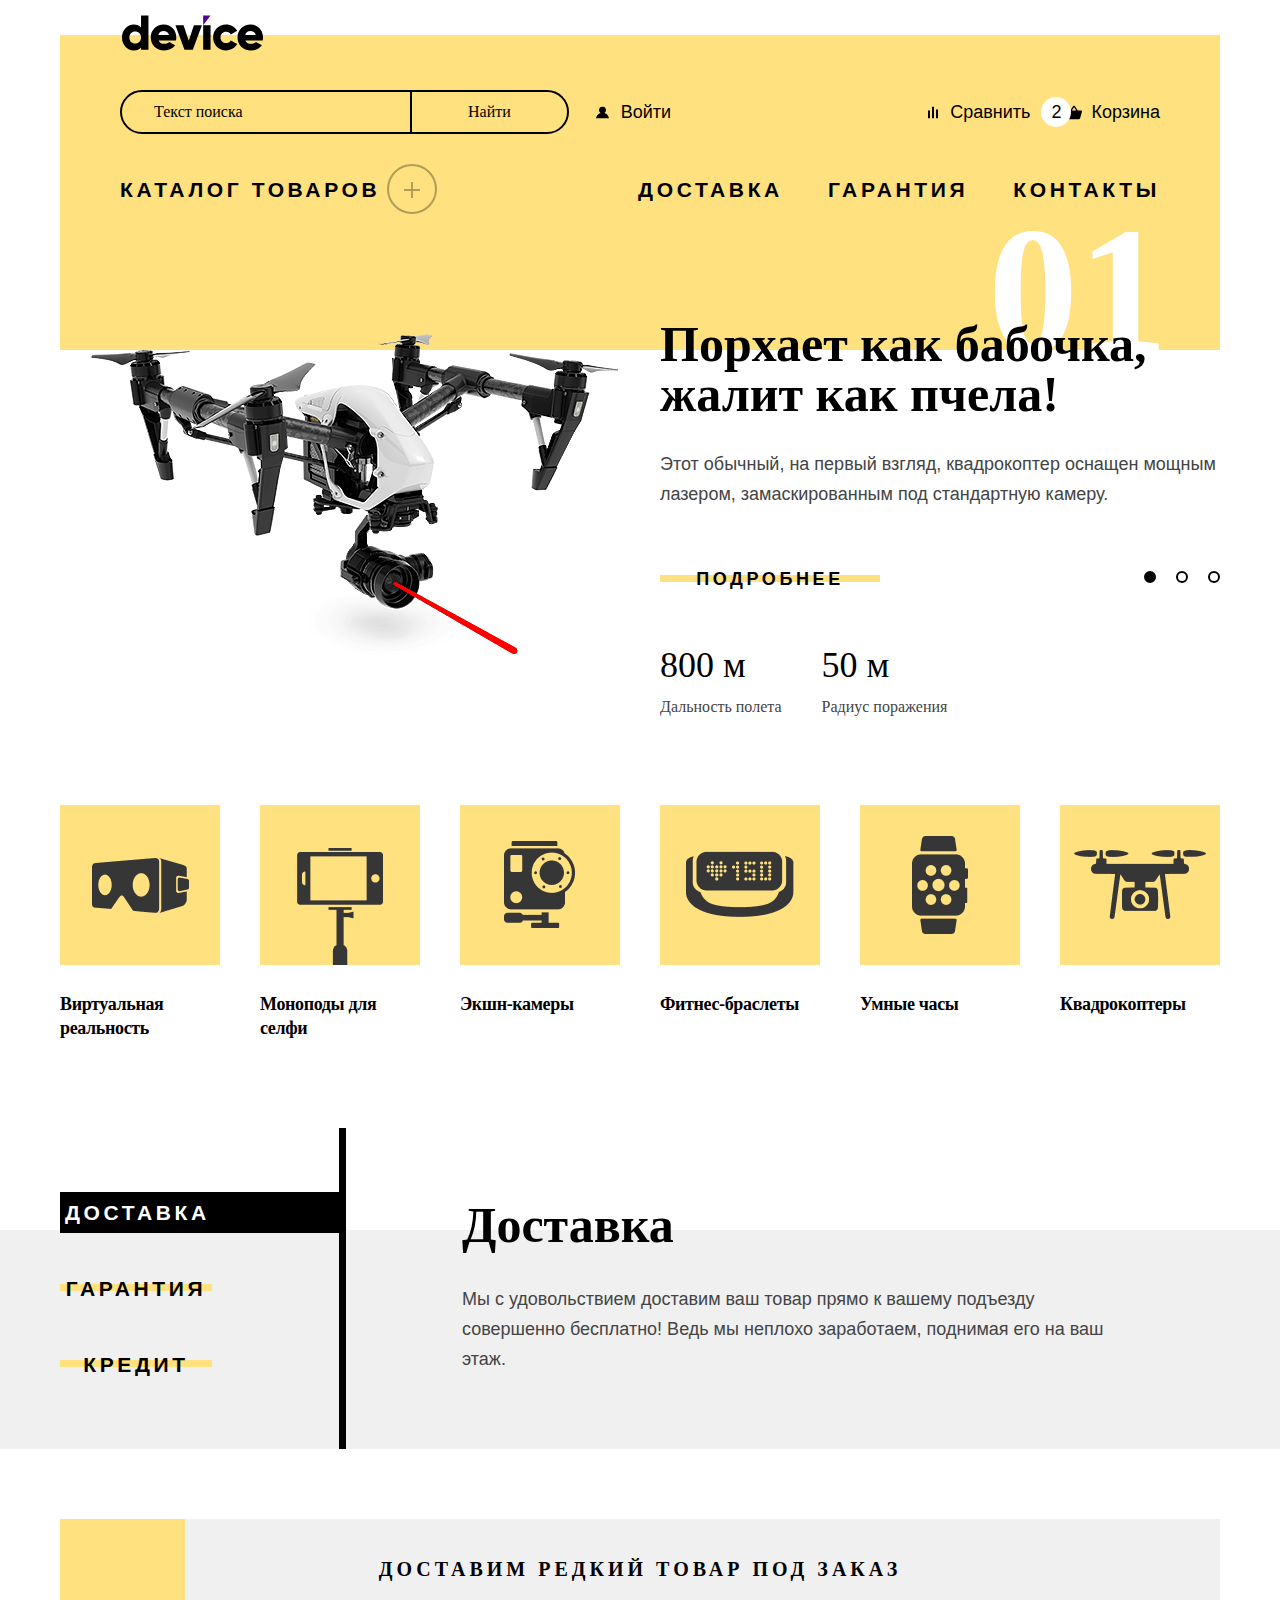
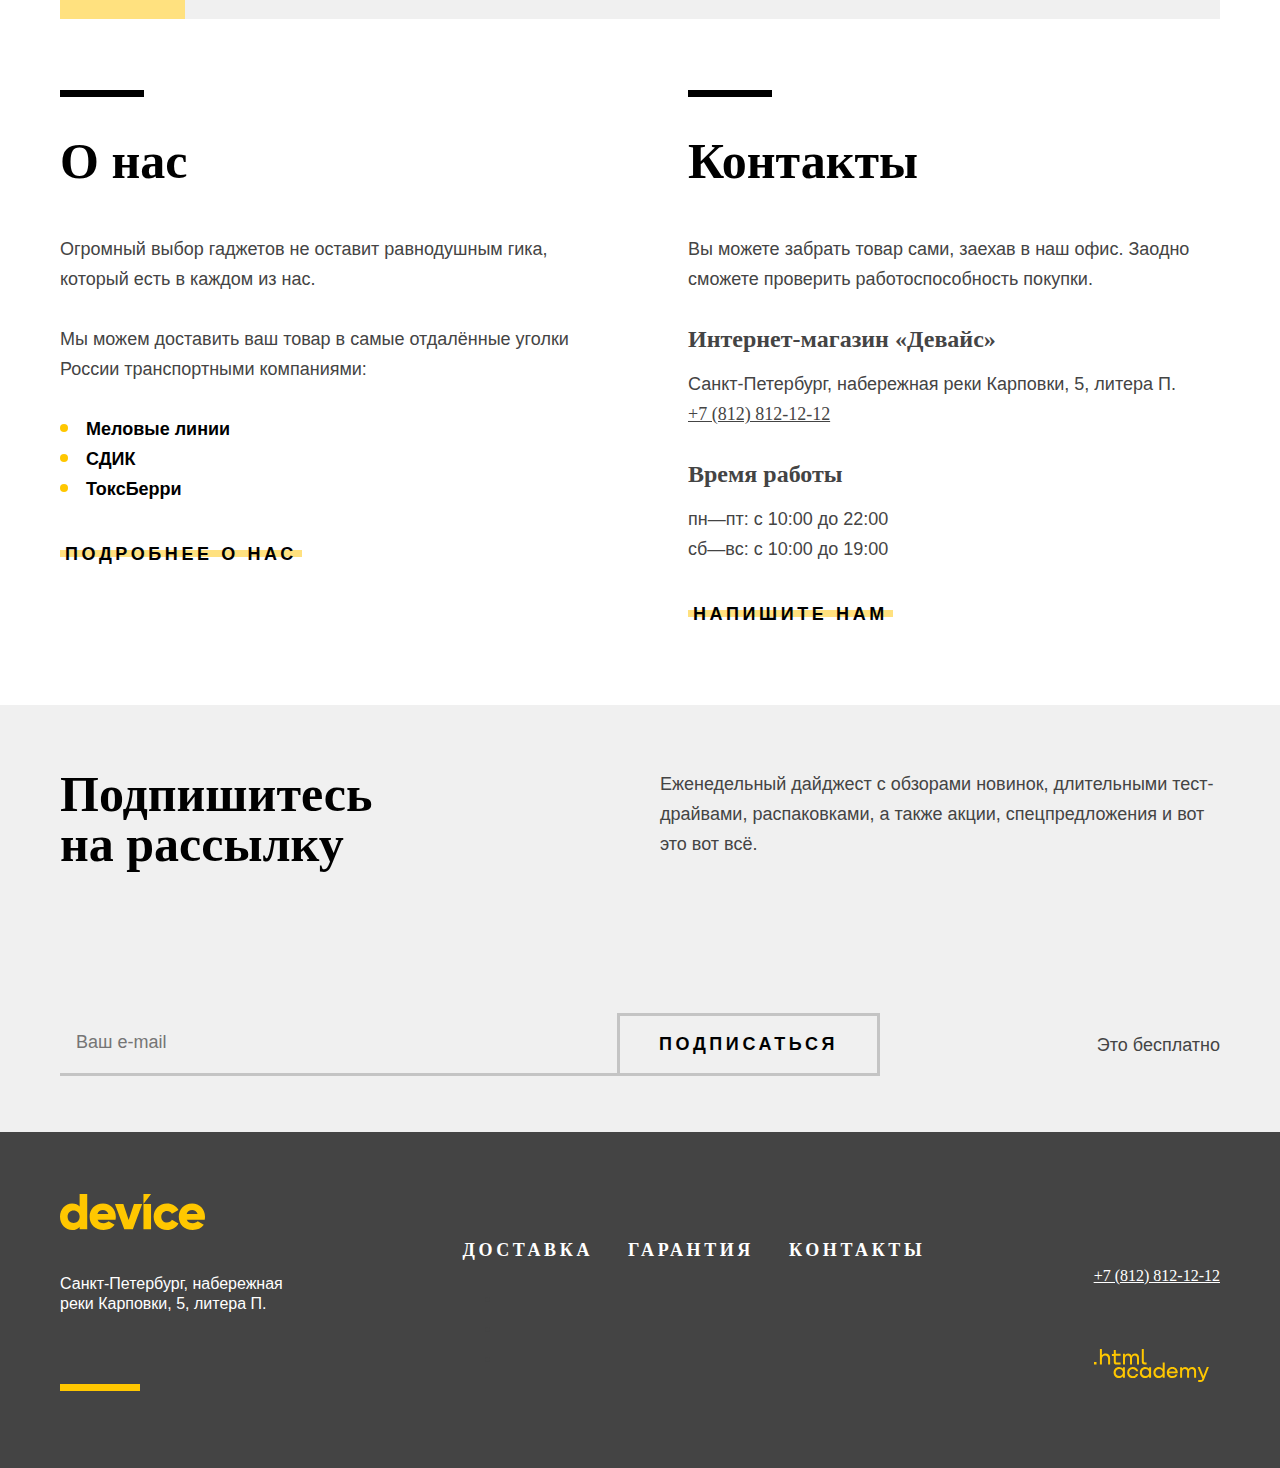
==== index.html @ 27726d49 "Добавляет мелкие декоративные элементы в каталог" ====
<!DOCTYPE html>
<html lang="ru">

  <head>
    <meta charset="utf-8">
    <title>HTML Academy: Девайс</title>
    <link rel="stylesheet" href="styles/styles.css">
  </head>

  <body>
    <header class="page-header container">
      <h1 class="visually-hidden">device</h1>
      <a href="index.html" class="page-header-logo">
        <div class="header-logo-wrapper">
          <img width="145" height="36" src="images/logo-header.svg" alt="Логотип.">
        </div>
      </a>
      <div class="header-top">
        <form class="header-form" action="https://echo.htmlacademy.ru/" method="get">
          <label class="visually-hidden">Поиск</label>
          <input class="header-form-search" type="text" placeholder="Текст поиска">
          <button class="button header-form-button" type="button">Найти</button>
        </form>
        <nav class="navigation">
          <ul class="navigation-list navigation-list-user">
            <li class="navigtion-item">
              <a href="#" class="navigation-link navigation-link-login">Войти</a>
            </li>
            <li class="navigtion-item visually-hidden">
              <button class="button button-exit">Выйти</button>
            </li>
          </ul>
          <ul class="navigation-list">
            <li class="navigtion-item navigtion-item-compare">
              <a href="#" class="navigation-link navigtion-link-compare">Сравнить</a>
            </li>
            <li class="navigtion-item navigtion-item-basket">
              <a href="#" class="navigation-link navigation-link-basket">
                <span class="basket-counter">2</span>
                Корзина</a>
            </li>
          </ul>
        </nav>
      </div>
      <div class="header-catalog-info">
        <h2 class="visually-hidden">Подменю</h2>
        <ul class="header-catalog-list">
          <li class="header-catalog-item">
            <h3 class="header-catalog-title">
              <a class="header-info-link" href="catalog.html">Каталог товаров</a>
            </h3>
          </li>
          <li class="header-catalog-item header-catalog-item-button">
            <a href="#" class="button header-catalog-list-button"></a>
          </li>
        </ul>
        <ul class="header-info-list">
          <li class="header-info-item">
            <a href="#" class="header-info-link header-catalog-title">
              <h3 class="header-catalog-title">Доставка</h3>
            </a>
          </li>
          <li class="header-info-item">
            <a href="#" class="header-info-link header-catalog-title">
              <h3 class="header-catalog-title">Гарантия</h3>
            </a>
          </li>
          <li class="header-info-item">
            <a href="#" class="header-info-link header-catalog-title">
              <h3 class="header-catalog-title">Контакты</h3>
            </a>
          </li>
        </ul>
      </div>
    </header>
    <main class="main-index">
      <div class="container">
        <div class="main-gallery">
          <section class="gallery">
            <h2 class="visually-hidden">Галерея</h2>
            <div class="slider">
              <div class="slider-item-focused">
                <div class="slider-item-wrapper">
                  <img width="560" height="560" src="images/slider/drone.png"
                    alt="Квадракоптер - оснащенный мощным лазером, замаскерованным под камеру.">
                </div>
                <div class="slider-controls">
                  <button class="button" type="button">
                    <span class="visually-hidden">Предыдущее фото</span>
                  </button>
                  <button class="button" type="button">
                    <span class="visually-hidden">Следующее фото</span>
                  </button>
                </div>
              </div>
              <div class="slider-item">
                <div class="slider-item-wrapper">
                  <img width="560" height="560" src="images/slider/bracelet.png" alt="Фитнес-браслет.">
                </div>
              </div>
              <div class="slider-item">
                <div class="slider-item-wrapper">
                  <img width="560" height="560" src="images/slider/selfie.png" alt="Длинная селфи-палка.">
                </div>
              </div>
            </div>
          </section>
          <section class="gallery-content">
            <h2 class="visually-hidden">Описание товара</h2>
            <section class="gallery-discription gallery-discription-active">
              <h2 class="visually-hidden">Квадракоптер</h2>
              <strong class="gallery-discription-title">Порхает как бабочка,
                жалит как пчела!</strong>
              <p class="gallery-discription-content">Этот обычный, на первый взгляд, квадрокоптер оснащен мощным
                лазером, замаскированным под стандартную камеру.
              </p>
              <a href="#" class="button regular-button">Подробнее</a>
              <div class="gallery-feature">
                <div class="gallery-feature-item">
                  <ul class="gallery-feature-list">
                    <li class="gallery-feature-value">
                      <p>800 м</p>
                    </li>
                    <li class="gallery-feature-text">
                      <p>Дальность полета</p>
                    </li>
                  </ul>
                </div>
                <div class="gallery-feature-item">
                  <ul class="gallery-feature-list">
                    <li class="gallery-feature-value">
                      <p>50 м</p>
                    </li>
                    <li class="gallery-feature-text">
                      <p>Радиус поражения</p>
                    </li>
                  </ul>
                </div>
              </div>
            </section>
            <section class="gallery-discription">
              <h2 class="visually-hidden">Квадракоптер</h2>
              <strong class="gallery-discription-title">Порхает как бабочка,
                жалит как пчела!</strong>
              <p class="gallery-discription-content">Этот обычный, на первый взгляд, квадрокоптер оснащен мощным
                лазером, замаскированным под стандартную камеру.
              </p>
              <a href="#" class="button regular-button">Подробнее</a>
              <div class="gallery-feature">
                <div class="gallery-feature-item">
                  <ul class="gallery-feature-list">
                    <li class="gallery-feature-value"></li>
                    <li class="gallery-feature"></li>
                  </ul>
                </div>
                <div class="gallery-feature-item">
                  <ul class="gallery-feature-list">
                    <li class="gallery-feature-value"></li>
                    <li class="gallery-feature"></li>
                  </ul>
                </div>
              </div>
            </section>
            <section class="gallery-discription">
              <h2 class="visually-hidden">Квадракоптер</h2>
              <strong class="gallery-discription-title">Порхает как бабочка,
                жалит как пчела!</strong>
              <p class="gallery-discription-content">Этот обычный, на первый взгляд, квадрокоптер оснащен мощным
                лазером, замаскированным под стандартную камеру.
              </p>
              <a href="#" class="button regular-button">Подробнее</a>
              <div class="gallery-feature">
                <div class="gallery-feature-item">
                  <ul class="gallery-feature-list">
                    <li class="gallery-feature-value"></li>
                    <li class="gallery-feature"></li>
                  </ul>
                </div>
                <div class="gallery-feature-item">
                  <ul class="gallery-feature-list">
                    <li class="gallery-feature-value"></li>
                    <li class="gallery-feature"></li>
                  </ul>
                </div>
              </div>
            </section>
          </section>
          <span class="gallery-counter">01</span>
          <div class="slider-paginator">
            <ol class="slider-paginator-list">
              <li class="slider-paginator-item">
                <button class="slider-paginator-button slider-paginator-button-active" type="button">
                  <span class="visually-hidden">1 фото</span>
                </button>
              </li>
              <li class="slider-paginator-item">
                <button class="slider-paginator-button" type="button">
                  <span class="visually-hidden">2 фото</span>
                </button>
              </li>
              <li class="slider-paginator-item">
                <button class="slider-paginator-button" type="button">
                  <span class="visually-hidden">3 фото</span>
                </button>
              </li>
            </ol>
          </div>
        </div>
        <section class="categories">
          <h2 class="visually-hidden">Категории товаров</h2>
          <ul class="categories-list">
            <li class="categories-item">
              <a href="#" class="categories-link">
                <div class="ctegories-image-wrapper">
                  <img class="ctegories-image" width="160" height="160" src="images/category/vr.png"
                    alt="Виртуальная реальность.">
                  <h3 class="categories-title">Виртуальная реальность</h3>
                </div>
              </a>
            </li>
            <li class="categories-item">
              <a href="#" class="categories-link">
                <div class="ctegories-image-wrapper">
                  <img class="ctegories-image" width="160" height="160" src="images/category/selfi.png"
                    alt="Моноподы для селфи.">
                  <h3 class="categories-title">Моноподы для селфи</h3>
                </div>
              </a>
            </li>
            <li class="categories-item">
              <a href="#" class="categories-link">
                <div class="ctegories-image-wrapper">
                  <img class="ctegories-image" width="160" height="160" src="images/category/action-camera.png"
                    alt="Экшн-камеры.">
                  <h3 class="categories-title">Экшн-камеры</h3>
                </div>
              </a>
            </li>
            <li class="categories-item">
              <a href="#" class="categories-link">
                <div class="ctegories-image-wrapper">
                  <img class="ctegories-image" width="160" height="160" src="images/category/fitness-bracelets.png"
                    alt="Фитнес-браслеты.">
                  <h3 class="categories-title">Фитнес-браслеты</h3>
                </div>
              </a>
            </li>
            <li class="categories-item">
              <a href="#" class="categories-link">
                <div class="ctegories-image-wrapper">
                  <img class="ctegories-image" width="160" height="160" src="images/category/smart-watch.png"
                    alt="Умные часы.">
                  <h3 class="categories-title">Умные часы</h3>
                </div>
              </a>
            </li>
            <li class="categories-item">
              <a href="" class="categories-link">
                <div class="ctegories-image-wrapper">
                  <img class="ctegories-image" width="160" height="160" src="images/category/dron.png"
                    alt="Квадрокоптеры.">
                  <h3 class="categories-title">Квадрокоптеры</h3>
                </div>
              </a>
            </li>
          </ul>
        </section>
      </div>
      <section class="info">
        <h2 class="visually-hidden">Информация</h2>
        <div class="container">
          <ul class="info-list">
            <li class="info-item">
              <a href="#" class="info-link-active button regular-button">
                <h3 class="info-title">Доставка</h3>
              </a>
            </li>
            <li class="info-item">
              <a href="#" class=" button regular-button">
                <h3 class="info-title">Гарантия</h3>
              </a>
            </li>
            <li class="info-item">
              <a href="#" class="button regular-button">
                <h3 class="info-title">Кредит</h3>
              </a>
            </li>
          </ul>
          <div class="info-discription info-discription-active">
            <h2 class="info-discription-title">Доставка</h2>
            <p class="info-discription-text">Мы с удовольствием доставим ваш товар прямо
              к вашему подъезду совершенно бесплатно! Ведь
              мы неплохо заработаем, поднимая его на ваш этаж.</p>
          </div>
          <div class="info-discription">
            <h2 class="info-discription-title">Гарантия</h2>
            <p class="info-discription-text">Если из-за возгорания купленного у нас товара у вас
              сгорит дом — не переживайте, мы выдадим вам новый.
              Товар, не дом, конечно же.</p>
          </div>
          <div class="info-discription">
            <h2 class="info-discription-title">Кредит</h2>
            <p class="info-discription-text">Залезть в долговую яму стало проще! Кредитные консультанты подберут для вас
              наиболее выгодные условия кредита. Выгодные для банка, разумеется.</p>
          </div>
        </div>
      </section>
      <div class="container">
        <section class="delivery">
          <h2 class="visually-hidden">Доставка</h2>
          <button class="button delivery-button" type="button">Доставим редкий товар под заказ</button>
        </section>
        <section class="about-us-contacts">
          <h2 class="visually-hidden">О нас, Контакты</h2>
          <section class="about-us">
            <h2 class="about-us-contacts-title">О нас</h2>
            <p class="about-us-text-content">Огромный выбор гаджетов не оставит равнодушным гика, который есть в каждом
              из нас.
            </p>
            <p class="about-us-text-content">Мы можем доставить ваш товар в самые отдалённые уголки России транспортными
              компаниями:</p>
            <ul class="delivery-methods-list">
              <li class="delivery-methods-item">
                <b class="delivery-methods-text">Меловые линии</b>
              </li>
              <li class="delivery-methods-item">
                <b class="delivery-methods-text">СДИК</b>
              </li>
              <li class="delivery-methods-item">
                <b class="delivery-methods-text">ТоксБерри</b>
              </li>
            </ul>
            <a href="#" class="button regular-button">Подробнее о нас</a>
          </section>
          <section class="contacts">
            <h2 class="about-us-contacts-title">Контакты</h2>
            <p class="contacts-text-content">Вы можете забрать товар сами, заехав в наш офис.
              Заодно сможете проверить работоспособность покупки.</p>
            <h3 class="contacts-title">Интернет-магазин «Девайс»</h3>
            <p class="contacts-adress">Санкт-Петербург, набережная реки Карповки, 5, литера П.</p>
            <a class="contacts-phone" href="tel:+7(812)812-12-12">+7 (812) 812-12-12</a>
            <div class="working-time">
              <h3 class="contacts-title">Время работы</h3>
              <p class="work-time-text">пн—пт: с 10:00 до 22:00</p>
              <p class="work-time-text">сб—вс: с 10:00 до 19:00</p>
            </div>
            <a class="button regular-button" href="#">Напишите нам</a>
          </section>
        </section>
      </div>
      <section class="newsletter">
        <h2 class="visually-hidden">Email рассылка</h2>
        <div class="container newsletter-content">
          <div class="newsletter-discription">
            <label class="newsletter-title" for="newsletter-email">Подпишитесь
              на рассылку</label>
            <p class="newsletter-text">Еженедельный дайджест с обзорами новинок,
              длительными тест-драйвами, распаковками, а также акции, спецпредложения и вот это вот всё.</p>
          </div>
          <form class="newsletter-form" action="https://echo.htmlacademy.ru/" method="post">
            <input type="email" class="field newsletter-field" id="newsletter-email" placeholder="Ваш e-mail">
            <button class="button subscribe" type="submit">Подписаться</button>
            <p class="newsletter-form-text">Это бесплатно</p>
          </form>

        </div>
      </section>
    </main>

    <footer class="page-footer">
      <div class="container footer-box">
        <section class="footer-adress">
          <h2 class="visually-hidden">Адрес</h2>
          <a href="index.html" class="logo-footer">
            <div class="footer-logo-wrapper">
              <img width="145" height="36" src="images/logo-footer.svg" alt="Логотип.">
            </div>
          </a>
          <p class="footer-adress-text">Санкт-Петербург, набережная реки Карповки, 5, литера П.</p>
        </section>
        <section class="info-social">
          <h2 class="visually-hidden">Иноформация и социальные сети</h2>
          <ul class="information-list">
            <li class="information-item">
              <a href="#" class="information-link">Доставка</a>
            </li>
            <li class="information-item">
              <a href="#" class="information-link">Гарантия</a>
            </li>
            <li class="information-item">
              <a href="#" class="information-link">Контакты</a>
            </li>
          </ul>
          <ul class="social-list">
            <li class="social-item">
              <a href="https://t.me/htmlacademy" class="social-link">
                <span class="visually-hidden">Телеграмм</span>
              </a>
            </li>
            <li class="social-item">
              <a href="https://www.youtube.com/user/htmlacademyru" class="social-link">
                <span class="visually-hidden">Youtube</span>
              </a>
            </li>
            <li class="social-item">
              <a href="https://twitter.com/htmlacademy_ru" class="social-link">
                <span class="visually-hidden">Twitter</span>
              </a>
            </li>
          </ul>
        </section>
        <section class="footer-telephone">
          <h2 class="visually-hidden">Контактный номер</h2>
          <a class="contacts-phone footer-phone" href="tel:+7(812)812-12-12">+7 (812) 812-12-12</a>
          <a href="https://htmlacademy.ru/" class="copyright-link">
            <div class="copyright-wrapper">
              <img width="115" height="33" src="images/htmlacademy-logo.svg" alt="Логотип html Academy.">
            </div>
          </a>
        </section>
      </div>
    </footer>
  </body>

</html>
---- styles/styles.css ----
@font-face {
  font-family: "Rubik";
  font-style: normal;
  font-weight: 400;
  src: url("../fonts/rubik/rubik-400.woff2") format("woff2");
  font-display: swap;
}

@font-face {
  font-family: "Rubik";
  font-style: normal;
  font-weight: 700;
  src: url("../fonts/rubik/rubik-700.woff2") format("woff2");

}

@font-face {
  font-family: "Raleway";
  font-style: normal;
  font-weight: 800;
  src: url("../fonts/raleway/raleway-800.woff2") format("woff2");
}

*,
*::before,
*::after {
  -webkit-box-sizing: border-box;
  box-sizing: border-box;
}

html {
  height: 100%;
}

body {
  display: flex;
  margin: 0;
  flex-direction: column;
  font-family: "Rubik", Arial, Helvetica, sans-serif;
  font-weight: 400;
  font-size: 18px;
  line-height: 30px;
  color: #444444;
}

.visually-hidden {
  position: absolute;
  width: 1px;
  height: 1px;
  margin: -1px;
  padding: 0;
  border: 0;
  clip: rect(0 0 0 0);
  overflow: hidden;
}

.container {
  width: 1160px;
  margin: 0 auto;
}

.button {
  display: block;
  font-family: "Raleway", Arial, Helvetica, sans-serif;
  font-style: normal;
  font-weight: 800;
  font-size: 18px;
  line-height: 21px;
  text-align: center;
  letter-spacing: 0.2em;
  text-transform: uppercase;
  text-decoration: none;
  cursor: pointer;
  border: none;
  color: #000000;
  margin: 0;
  padding: 0;
  background-color: transparent;
}

.header-form-button {
  font-family: "Rubik";
  font-style: normal;
  font-weight: 400;
  font-size: 16px;
  line-height: 20px;
  text-align: center;
  text-transform: none;
  border-radius: 0 50px 50px 0;
  border: 2px solid #000000;
  margin-left: -2px;
  padding: 10px 56px;
  letter-spacing: normal;
}

.button-exit {
  font-family: "Rubik";
  font-style: normal;
  font-weight: 400;
  font-size: 18px;
  line-height: 30px;
  color: inherit;
  opacity: 0.3;
  text-transform: none;
  letter-spacing: 0;
}

.header-catalog-list-button {
  position: relative;
  width: 50px;
  height: 50px;
  border-radius: 50%;
  border: 2px solid #000000;
  opacity: 0.3;
}

.header-catalog-list-button::after {
  content: "";
  position: absolute;
  top: 24px;
  transform: translateY(-50%);
  left: 22px;
  width: 2px;
  height: 16px;
  background-color: #000000;
}

.header-catalog-list-button::before {
  content: "";
  position: absolute;
  top: 23px;
  left: 23px;
  transform: translateX(-50%);
  width: 16px;
  height: 2px;
  background-color: #000000;
}

.regular-button {
  padding: 10px 5px;
  align-self: self-start;
  background: linear-gradient(to bottom, transparent 16px, #ffe17f 15px, #ffe17f 23px, transparent 23px);
}

.slider-paginator-button {
  background-color: #ffffff;
  border: 2px solid #000000;
  border-radius: 50%;
  padding: 0;
  width: 12px;
  height: 12px;
  cursor: pointer;
}

.slider-paginator-button-active {
  background-color: #000000;
}

.info-link-active {}

.delivery-button {
  font-family: "Raleway";
  font-style: normal;
  font-weight: 800;
  font-size: 20px;
  line-height: 20px;
  text-align: center;
  letter-spacing: 0.2em;
  text-transform: uppercase;
  width: 910px;
  padding: 40px 0;
  margin: 0 auto;
  background-color: #f0f0f0;
}

.delivery-button::before {
  content: "";
  position: absolute;
  top: 0;
  left: 0;
  width: 125px;
  height: 100px;
  background-color: #ffe17f;
}

.delivery-button::after {
  content: "";
  position: absolute;
  top: 0;
  right: 0;
  width: 125px;
  height: 100px;
  background-color: #f0f0f0;
}

.subscribe {
  padding: 18px 39px;
  border: 3px solid #c4c4c4;
}

.range-toggle {
  position: absolute;
  width: 18px;
  height: 18px;
  background-color: #ebebeb;
  border: 2px solid #000000;
  padding: 0;
  border-radius: 50%;
  top: 1px;
  transform: translateY(-50%);
  cursor: pointer;
}

.toggle-min {}

.toggle-max {
  left: 120px;
}

.control-input[type="checkbox"]:checked + .control-mark {
  background-image: url("../images/icon/checked.png");
  background-repeat: no-repeat;
  background-position: 3px;
}

.control-input[type="radio"]:checked + .control-mark::after {
  content: "";
  position: absolute;
  width: 8px;
  height: 8px;
  background-color: #000000;
  border-radius: 50%;
  top: 4px;
  left: 4px;
}

.product-card .button {
  display: none;
  position: absolute;
  top: 42%;
  left: 50%;
  transform: translateX(-50%);
}

.sort-button {
  position: relative;
  width: 30px;
  height: 30px;
}

.sort-button::after {
  content: "";
  position: absolute;
  border: 5px solid transparent;
  opacity: 0.2;
}

.sort-button-up::after {
  border-bottom: 10px solid #000000;
  top: 25%;
  left: 25%;
}

.sort-button-down::after {
  border-top: 10px solid #000000;
  top: 25%;
  left: 25%;
}

.show-more-button {
  width: 760px;
  padding: 18px;
  border: 3px solid #e5e5e5;
  font-size: 16px;
  line-height: 19px;
  margin: 0 auto;
  margin-bottom: 44px;
}

.page-header {
  display: flex;
  flex-direction: column;
  padding: 15px 60px 22px;
  background: linear-gradient(to bottom, #ffffff 35px, #ffe17f 35px);
}

.page-header-catalog {
  margin-bottom: 35px;
}

.page-header-logo {
  margin-bottom: 30px;
}

.header-logo-wrapper {}

.header-top {
  display: flex;
  margin-bottom: 30px;
}

.header-form {
  display: flex;
  margin-right: 26px;
}

.header-form-search {
  border-radius: 50px 0 0 50px;
  border: 2px solid #000000;
  font-family: "Rubik";
  font-style: normal;
  font-weight: 400;
  font-size: 16px;
  line-height: 20px;
  padding: 10px 0;
  padding-right: 56px;
  padding-left: 32px;
  background-color: transparent;
}

.header-form-search::placeholder {
  font-family: "Rubik";
  font-style: normal;
  font-weight: 400;
  font-size: 16px;
  line-height: 20px;
  color: inherit;
}

.navigation {
  display: flex;
  width: 100%;
  align-items: center;
}

.navigation-list {
  display: flex;
  font-family: "Rubik", Arial, Helvetica, sans-serif;
  font-style: normal;
  font-weight: 400;
  font-size: 18px;
  line-height: 30px;
  color: #000000;
  list-style: none;
  margin: 0;
  padding: 0;
}

.navigation-list-user {
  display: flex;
  margin-right: auto;
}

.navigation-list .navigtion-item:not(:last-child) {
  margin-right: 36px;
}

.navigation-list-user .navigtion-item:not(:last-child) {
  margin-right: 26px;
}

.navigtion-item {
  position: relative;
}

.navigation-link {
  text-decoration: none;
  color: inherit;
}

.navigation-link-login {
  padding-left: 26px;
  background-image: url("../images/icon/login.svg");
  background-repeat: no-repeat;
  background-position: left;
}

.navigtion-link-compare {
  padding-left: 22px;
  background-image: url("../images/icon/compare.svg");
  background-repeat: no-repeat;
  background-position: left;
}

.navigation-link-basket {
  padding-left: 25px;
  background-image: url("../images/icon/basked.svg");
  background-repeat: no-repeat;
  background-position: left;
}

.basket-counter {
  position: absolute;
  left: -25px;
  padding: 0 10px;
  background-color: white;
  border-radius: 50%;
}

.header-catalog-info {
  display: flex;
}

.header-catalog-list,
.header-info-list {
  display: flex;
  flex-wrap: wrap;
  align-items: center;
  margin: 0;
  padding: 0;
  list-style: none;
  font-family: "Raleway", Arial, Helvetica, sans-serif;
  font-style: normal;
  font-weight: 800;
  font-size: 18px;
  line-height: 21px;
  letter-spacing: 0.2em;
  text-transform: uppercase;
  color: #000000;
}

.header-catalog-list {
  margin-right: auto;
}

.header-catalog-item:not(:last-child) {
  margin-right: 7px;
}

.header-catalog-title {
  margin: 0;
}

.header-info-item:not(:last-child) {
  margin-right: 45px;
}

.header-info-link {
  text-decoration: none;
  color: inherit;
}

.main-index {}

.main-gallery {
  display: flex;
  align-items: center;
  position: relative;
  background: linear-gradient(to bottom, #ffe17f 114px, #ffffff 114px);
}

.gallery {}

.slider {
  margin-right: 40px;
}

.slider-item-focused {}

.slider-item {
  display: none;
}

.slider-item-wrapper {}

.slider-controls {}

.gallery-content {
  z-index: 1;
}

.gallery-counter {
  position: absolute;
  font-family: "Rubik";
  font-style: normal;
  font-weight: 700;
  font-size: 180px;
  line-height: 30px;
  color: #ffffff;
  right: 52px;
  top: 40px;
}

.gallery-discription {
  display: none;
}

.gallery-discription-active {
  display: flex;
  flex-direction: column;
}

.gallery-discription-active .regular-button {
  margin-bottom: 50px;
  min-width: 220px;
}

.gallery-discription-title {
  font-family: "Raleway";
  font-style: normal;
  font-weight: 800;
  font-size: 50px;
  line-height: 50px;
  color: #000000;
  width: 545px;
  margin-bottom: 30px;
}

.gallery-discription-content {
  margin: 0;
  margin-bottom: 50px;
}

.gallery-feature {
  display: flex;
  flex-wrap: wrap;
}

.gallery-feature-item:not(:last-child) {
  margin-right: 40px;
}

.gallery-feature-list {
  margin: 0;
  padding: 0;
  list-style: none;
  font-family: "Rubik";
  font-style: normal;
  font-weight: 400;
  font-size: 16px;
  line-height: 30px;
}

.gallery-feature-value p {
  margin: 0;
  font-size: 36px;
  margin-bottom: 12px;
  color: #000000;
}

.gallery-feature-text p {
  margin: 0;
}

.slider-paginator {
  position: absolute;
  right: 0;
  top: 57%;
  z-index: 1;
}

.slider-paginator-list {
  display: flex;
  flex-wrap: wrap;
  list-style: none;
  padding: 0;
  margin: 0;
  width: 76px;
  justify-content: space-between;
}

.slider-paginator-item {}

.categories {
  margin-bottom: 70px;
}

.categories-list {
  display: grid;
  grid-template-columns: repeat(6, 160px);
  gap: 20px 40px;
  flex-wrap: wrap;
  list-style: none;
  margin: 0;
  padding: 0;
}

.categories-item {}

.categories-link {
  text-decoration: none;
}

.ctegories-image-wrapper {}

.ctegories-image {
  background-color: #ffe17f;
}

.categories-title {
  font-family: "Raleway";
  font-style: normal;
  font-weight: 800;
  font-size: 18px;
  line-height: 24px;
  letter-spacing: -0.02em;
  text-align: left;
  color: #000000;
}

.info {
  background: linear-gradient(to bottom, #ffffff 102px, #f0f0f0 102px);
  margin-bottom: 70px;
}

.info .container {
  display: flex;
}

.info-list {
  display: flex;
  flex-wrap: wrap;
  position: relative;
  margin: 0;
  padding: 0;
  list-style: none;
  padding: 64px 0;
  width: 286px;
  border-right: 7px solid #000000;
}

.info-item {
  position: relative;
}

.info-item:not(:last-child) {
  margin-bottom: 35px;
}

.info-item a {
  min-width: 152px;
}

.info-link-active {
  color: #ffffff;
  background: none;
  width: 280px;

}

.info-item .info-link-active {
  background-color: #000000;
  text-align: left;
}

.info-title {
  margin: 0;
}

.info-discription {
  display: none;
}

.info-discription-active {
  display: block;
  padding: 72px 110px;
  padding-left: 116px;
}

.info-discription-title {
  margin: 0;
  font-family: "Raleway";
  font-style: normal;
  font-weight: 800;
  font-size: 50px;
  line-height: 50px;
  color: #000000;
  margin-bottom: 34px;
}

.info-discription-text {
  margin: 0;
}

.delivery {
  position: relative;
  margin-bottom: 70px;
}

.about-us-contacts {
  display: flex;
  padding-top: 47px;
  justify-content: space-between;
  margin-bottom: 70px;
}

.about-us,
.contacts {
  display: flex;
  position: relative;
  flex-direction: column;
}

.about-us::before,
.contacts::before {
  content: "";
  position: absolute;
  top: -46px;
  left: 0;
  width: 84px;
  height: 7px;
  background-color: #000000;
}

.about-us .button,
.contacts .button {
  align-self: flex-start;
}

.about-us {
  width: 520px;
}

.about-us-contacts-title {
  font-family: 'Raleway';
  font-style: normal;
  font-weight: 800;
  font-size: 50px;
  line-height: 50px;
  color: #000000;
  margin: 0;
  margin-bottom: 48px;
}

.delivery-methods-list {
  list-style: none;
  margin: 0;
  padding: 0;
  margin-bottom: 30px;
}

.delivery-methods-item {
  position: relative;
}

.delivery-methods-text {
  color: #000000;
  padding-left: 26px;
}

.delivery-methods-text::before {
  content: "";
  position: absolute;
  top: 14px;
  left: 0;
  transform: translateY(-50%);
  width: 8px;
  height: 8px;
  background-color: #ffc700;
  border-radius: 50%;
}

.contacts {
  width: 532px;
}

.contacts-title {
  font-family: "Rubik";
  font-style: normal;
  font-weight: 700;
  font-size: 24px;
  line-height: 30px;
  margin: 0;
  margin-bottom: 15px;
}

.about-us-text-content,
.contacts-text-content {
  margin: 0;
  margin-bottom: 30px;
}

.contacts-adress {
  margin: 0;
}

.contacts-phone {
  font-family: "Rubik";
  font-style: normal;
  font-weight: 400;
  font-size: 18px;
  line-height: 30px;
  text-decoration: underline;
  color: #444444;
  margin-bottom: 30px;
}

.working-time {
  margin-bottom: 30px;
}

.work-time-text {
  margin: 0;
}

.newsletter {
  background-color: #f0f0f0;
  padding-top: 64px;
  padding-bottom: 56px;
}

.newsletter-content {
  display: flex;
  flex-direction: column;
}

.newsletter-discription {
  display: flex;
  justify-content: space-between;
  margin-bottom: 144px;
}

.newsletter-title {
  width: 348px;
  font-family: "Raleway";
  font-style: normal;
  font-weight: 800;
  font-size: 50px;
  line-height: 50px;
  color: #000000;
}

.newsletter-text {
  width: 560px;
  margin: 0;
}

.newsletter-form {
  display: flex;
}

.newsletter-form-text {
  margin: 0;
  margin-left: auto;
  align-self: center;
}

.field {}

.newsletter-field {
  background-color: transparent;
  border: none;
  border-bottom: 3px solid #c4c4c4;
  width: 557px;
  padding: 11px 16px;
}

.newsletter-field::placeholder {
  font-family: inherit;
  font-size: 18px;
  line-height: 30px;
}

.newsletter-form-text {}

.page-footer {
  padding: 62px 0;
  padding-bottom: 77px;
  background-color: #444444;
}

.footer-box {
  display: flex;
  justify-content: space-between;
  align-items: flex-end;
}

.footer-adress {
  display: flex;
  flex-wrap: wrap;
  position: relative;
  padding-bottom: 77px;
  width: 234px;
}

.footer-adress::after {
  content: "";
  position: absolute;
  left: 0;
  bottom: 0;
  width: 80px;
  height: 7px;
  background-color: #ffc700;
}

.footer-adress-text {
  font-size: 16px;
  line-height: 20px;
  color: #ffffff;
  margin: 0;
}

.logo-footer {
  margin-bottom: 35px;
}

.footer-logo-wrapper {}

.info-social {}

.info-footer {}

.information-list {
  display: flex;
  list-style: none;
  margin: 0;
  padding: 0;
}

.information-item:not(:last-child) {
  margin-right: 35px;
}

.information-link {
  text-decoration: none;
  font-family: "Raleway";
  font-weight: 800;
  font-size: 18px;
  line-height: 21px;
  letter-spacing: 0.2em;
  text-transform: uppercase;
  color: #ffffff;
}

.information {}

.link {}

.social-footer {}

.social-list {}

.social-item {}

.social-link {}

.footer-telephone {
  display: flex;
  flex-direction: column;
}

.footer-phone {
  font-size: 16px;
  line-height: 20px;
  color: #ffffff;
  margin-bottom: 63px;
}

.copyright-link {}

.copyright-wrapper {}

.main-inner {}

.header-catalog {
  margin-bottom: 35px;
}

.header-inner-catalog-title {
  font-family: "Raleway";
  font-style: normal;
  font-weight: 800;
  font-size: 50px;
  line-height: 50px;
  margin: 0;
  color: #000000;
}

.breadcrumps {
  display: flex;
  flex-wrap: wrap;
  list-style: none;
  font-size: 16px;
  line-height: 19px;
  padding: 0;
}

.breadcrumps-item:not(:last-child) {
  margin-right: 36px;
}

.breadcrumps-link {
  text-decoration: none;
  color: #000000;
}

.catalog-inner {
  background-color: #f0f0f0;
}

.catalog-products {
  display: flex;
}

.catalog-filters {
  width: 320px;
  padding-top: 25px;
}

.catalog-filters .filters-title {
  margin-bottom: 60px;
}

.filters-title {
  font-family: "Raleway";
  font-style: normal;
  font-weight: 800;
  font-size: 16px;
  line-height: 19px;
  letter-spacing: 0.2em;
  text-transform: uppercase;
  color: #000000;
  margin: 0;
}

.catalog-filter-group {
  margin: 0;
  padding: 0;
  border: none;
}

.catalog-filter-group {
  position: relative;
  margin-bottom: 35px;
}

.catalog-filter-title::before {
  content: "";
  position: absolute;
  top: 0;
  left: 0;
  height: 2px;
  width: 200px;
  background-color: #000000;
}

.catalog-filter-title {
  font-weight: 700;
  font-size: 18px;
  line-height: 20px;
  letter-spacing: -0.02em;
  color: #000000;
  padding: 0;
  margin-bottom: 20px;
  padding-top: 12px;
}

.range-wrapper {}

.range {
  margin-bottom: 15px;
}

.range-scale {
  position: relative;
  width: 200px;
  height: 2px;
  background-color: #bcbcbc;
}

.range-bar {
  position: absolute;
  height: 2px;
  background-color: #000000;
}

.range-wrapper-inputs {
  display: flex;
}

.catalog-filter-range {
  display: flex;
  max-width: 120px;
  font-family: inherit;
  font-style: normal;
  font-weight: 400;
  font-size: 15px;
  line-height: 18px;
  color: inherit;
  opacity: 0.3;
}

.range-input {
  border: none;
  font: inherit;
  width: 55px;
  padding: 0 2px;
  background-color: transparent;
  appearance: textfield;
  outline: none;
  margin-left: 5px;
}

.range-input::-webkit-outer-spin-button,
.range-input::-webkit-inner-spin-button {
  appearance: none;
  margin: 0;
}

.catalog-filter-list {
  list-style: none;
  margin: 0;
  padding: 0;
}

.catalog-filter-item {}

.control {
  position: relative;
  padding-left: 36px;
  font-weight: 400;
  font-size: 16px;
  line-height: 19px;
  color: #000000;
  cursor: pointer;
}

.control-input {}

.control-mark {
  position: absolute;
  left: 0;
  top: 0;
  width: 20px;
  height: 20px;
  background-color: transparent;
  border: 2px solid #000000;
  border-radius: 3px;
}

.control-input[type="radio"] + .control-mark {
  border-radius: 50%;
}

.ctalog-filter-item {}

.select {}

.select-control {
  font: inherit;
  background-color: transparent;
  border: none;
  appearance: none;
  padding-right: 32px;
  background-image: url("../images/icon/select.png");
  background-repeat: no-repeat;
  background-position: 122px;
}

.sort-button-wrapper {
  display: flex;
}

.catalog {
  background-color: #ffffff;
  padding-bottom: 78px;
}

.sort-container {
  display: flex;
  background-color: #f0f0f0;
  padding: 20px 40px;
  align-items: center;
  justify-content: space-between;
}

.product-list {
  display: grid;
  grid-template-columns: 360px 360px;
  gap: 44px 40px;
  list-style: none;
  padding: 70px 40px;
  padding-bottom: 0;
  margin: 0;
  margin-bottom: 44px;
  color: #000000;
}

.product-card {
  display: flex;
  flex-direction: column-reverse;
  position: relative;
}

.product-card-wrapper {
  display: flex;
  align-items: center;
}

.product-card-link {
  text-decoration: none;
  color: inherit;
  margin-right: auto;
  margin-bottom: 32px;
}

.product-card-title {
  font-weight: 700;
  font-size: 18px;
  line-height: 20px;
  letter-spacing: -0.02em;
  margin: 0;
  width: 226px;
}

.price {
  margin: 0;
  font-size: 18px;
  line-height: 21px;
  color: #444444;
}

.product-card-new .product-image-wrapper::after {
  display: block;
}

.product-image-wrapper {
  position: relative;
}

.product-image-wrapper::after {
  content: "";
  display: none;
  position: absolute;
  top: 25px;
  right: 25px;
  width: 60px;
  height: 60px;
  background-image: url("../images/icon/new-item.png");
  background-repeat: no-repeat;
}

.new-item-store {
  display: none;
  position: absolute;
  top: 25px;
  right: 25px;
}


.pagination {
  width: 760px;
  background-color: #ebebeb;
  margin: 0 auto;
  padding: 25px;
}

.paginator {
  display: flex;
  flex-wrap: wrap;
  margin: 0;
  padding: 0;
  list-style: none;
  width: 100%;
}

.paginator-number {
  display: flex;
  margin: 0;
  padding: 0;
  list-style: none;
  margin: 0 auto;
}

.paginator-item {}

.paginator-item-number .paginator-link {
  padding: 10px 16px;
}

.paginator-link {
  text-decoration: none;
  color: #444444;
}

.paginator-prev,
.paginator-next {
  font-family: "Raleway";
  font-weight: 800;
  font-size: 18px;
  line-height: 21px;
  display: flex;
  align-items: center;
  letter-spacing: 0.2em;
  text-transform: uppercase;
  color: #000000;
}
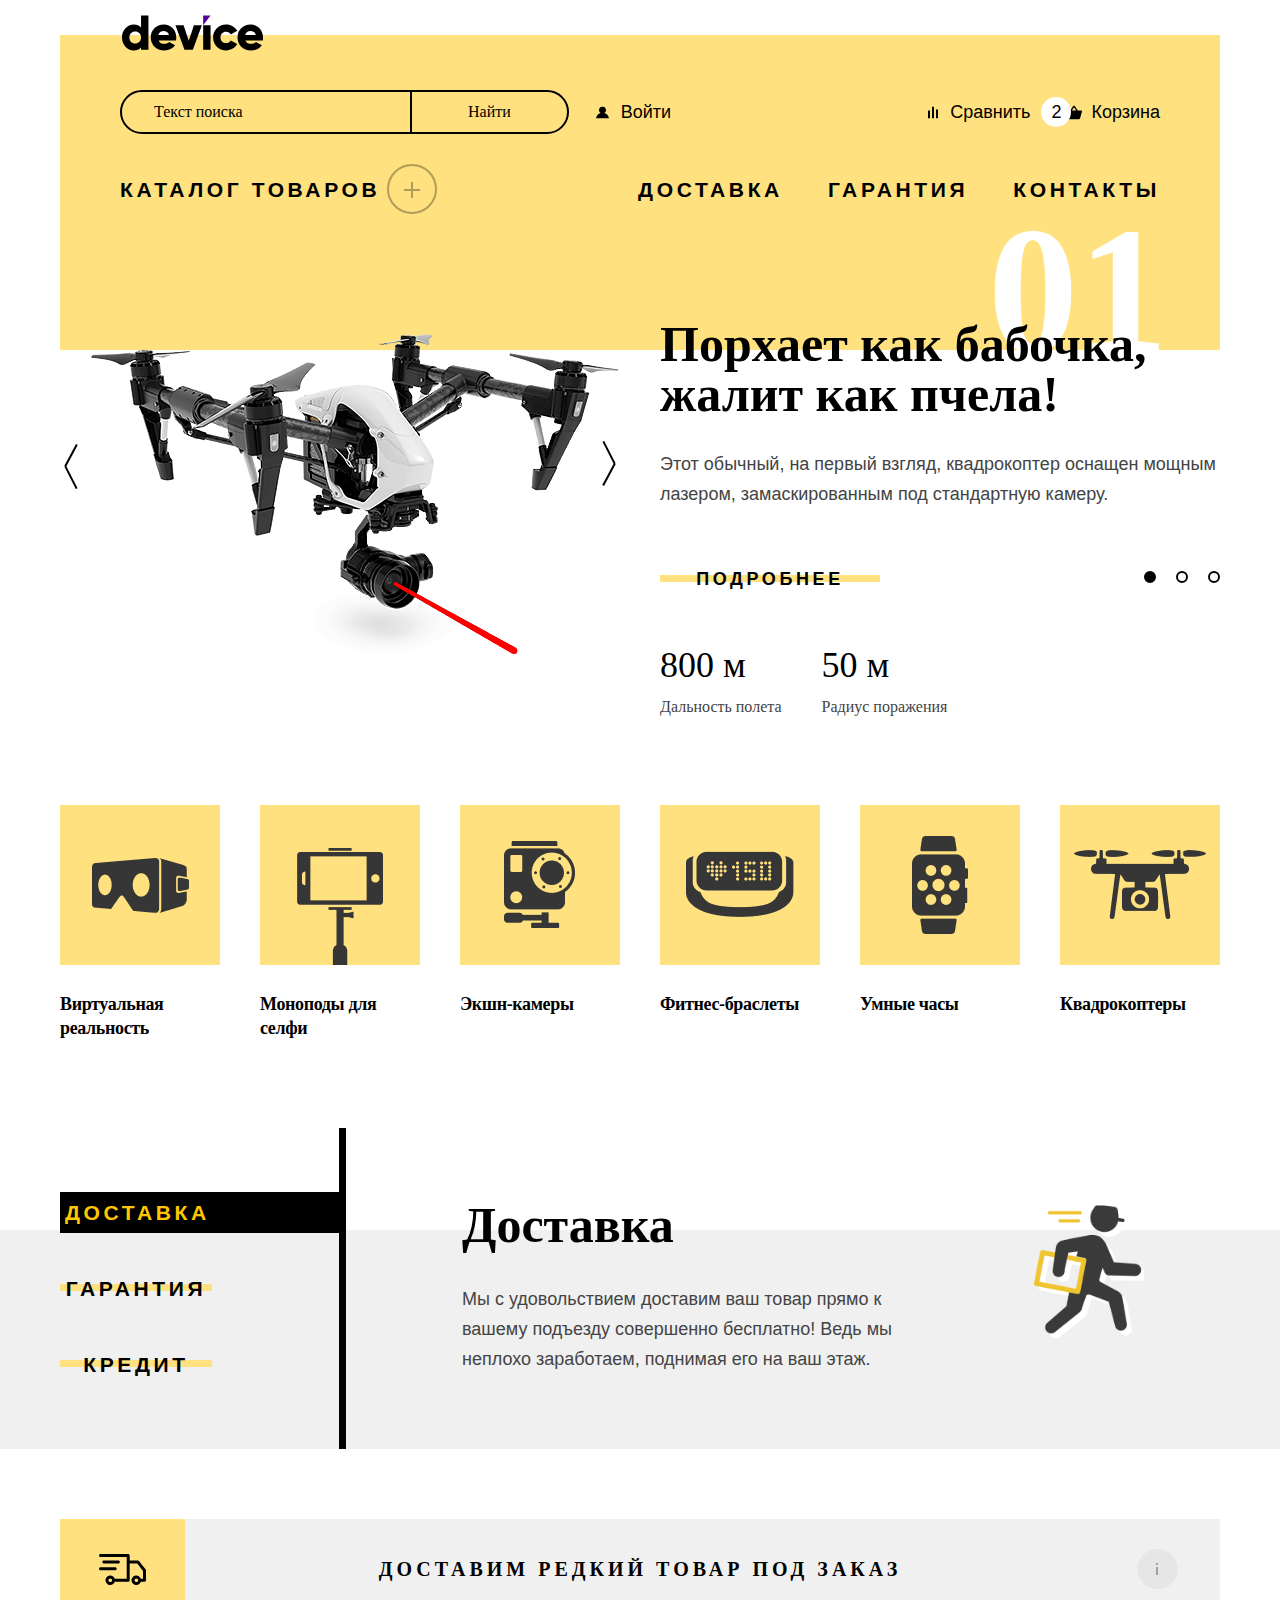
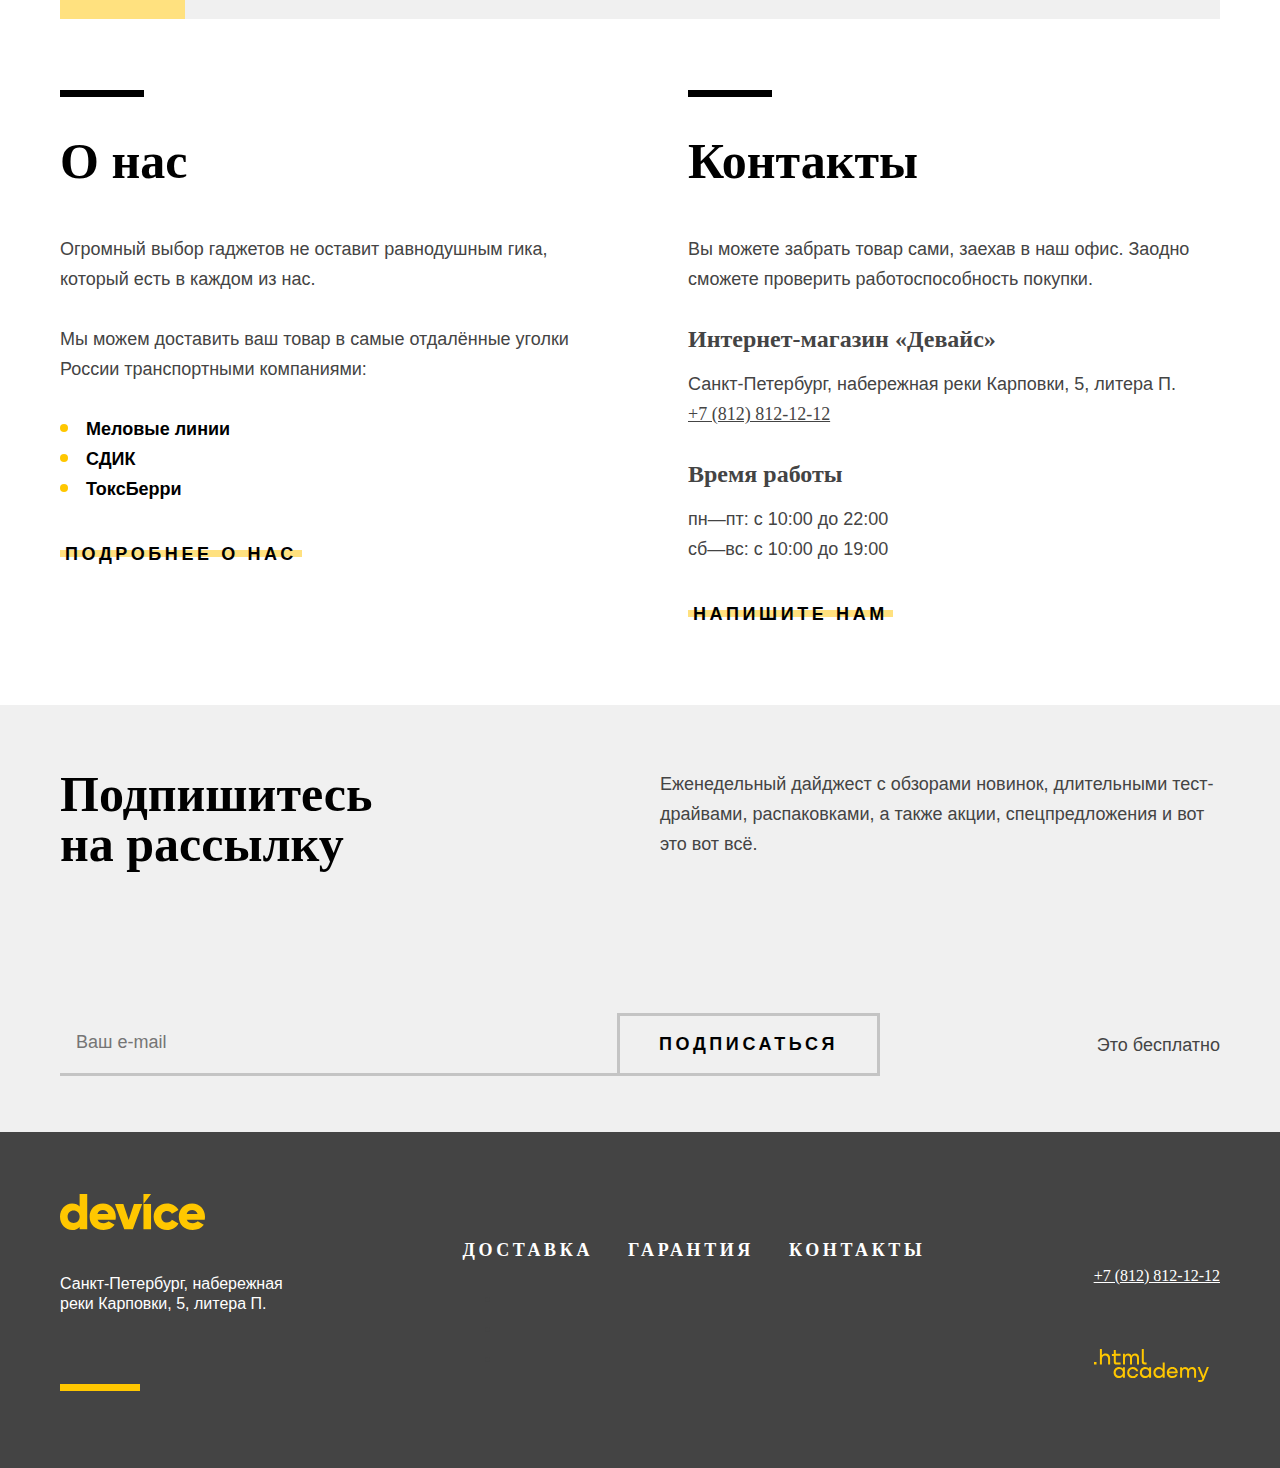
==== commit 8f870d02: "Добавляет мелкие декоративные элементы" ====
--- a/index.html
+++ b/index.html
@@ -85,10 +85,10 @@
                     alt="Квадракоптер - оснащенный мощным лазером, замаскерованным под камеру.">
                 </div>
                 <div class="slider-controls">
-                  <button class="button" type="button">
+                  <button class="button slider-controls-button slider-controls-prev" type="button">
                     <span class="visually-hidden">Предыдущее фото</span>
                   </button>
-                  <button class="button" type="button">
+                  <button class="button slider-controls-button slider-controls-next" type="button">
                     <span class="visually-hidden">Следующее фото</span>
                   </button>
                 </div>
@@ -286,19 +286,19 @@
               </a>
             </li>
           </ul>
-          <div class="info-discription info-discription-active">
+          <div class="info-discription info-discription-delivery info-discription-active">
             <h2 class="info-discription-title">Доставка</h2>
             <p class="info-discription-text">Мы с удовольствием доставим ваш товар прямо
               к вашему подъезду совершенно бесплатно! Ведь
               мы неплохо заработаем, поднимая его на ваш этаж.</p>
           </div>
-          <div class="info-discription">
+          <div class="info-discription info-discription-guarantee">
             <h2 class="info-discription-title">Гарантия</h2>
             <p class="info-discription-text">Если из-за возгорания купленного у нас товара у вас
               сгорит дом — не переживайте, мы выдадим вам новый.
               Товар, не дом, конечно же.</p>
           </div>
-          <div class="info-discription">
+          <div class="info-discription info-discription-credit">
             <h2 class="info-discription-title">Кредит</h2>
             <p class="info-discription-text">Залезть в долговую яму стало проще! Кредитные консультанты подберут для вас
               наиболее выгодные условия кредита. Выгодные для банка, разумеется.</p>
--- a/styles/styles.css
+++ b/styles/styles.css
@@ -156,6 +156,36 @@
   background-color: #000000;
 }
 
+.slider-controls-button {
+  position: relative;
+  width: 20px;
+  height: 60px;
+}
+
+.slider-controls-button::before {
+  content: "";
+  position: absolute;
+  top: 8px;
+  width: 2px;
+  height: 25px;
+  background-color: #000000;
+  transform: rotate(28deg);
+}
+
+.slider-controls-button::after {
+  content: "";
+  position: absolute;
+  bottom: 5px;
+  width: 2px;
+  height: 25px;
+  background-color: #000000;
+  transform: rotate(333deg);
+}
+
+.slider-controls-next {
+  transform: rotate(180deg);
+}
+
 .info-link-active {}
 
 .delivery-button {
@@ -181,6 +211,9 @@
   width: 125px;
   height: 100px;
   background-color: #ffe17f;
+  background-image: url("../images/icon/delivery-car.svg");
+  background-repeat: no-repeat;
+  background-position: center;
 }
 
 .delivery-button::after {
@@ -191,6 +224,9 @@
   width: 125px;
   height: 100px;
   background-color: #f0f0f0;
+  background-image: url("../images/icon/delivery-info.png");
+  background-repeat: no-repeat;
+  background-position: center;
 }
 
 .subscribe {
@@ -455,7 +491,9 @@
   margin-right: 40px;
 }
 
-.slider-item-focused {}
+.slider-item-focused {
+  position: relative;
+}
 
 .slider-item {
   display: none;
@@ -463,7 +501,13 @@
 
 .slider-item-wrapper {}
 
-.slider-controls {}
+.slider-controls {
+  position: absolute;
+  display: flex;
+  top: 35%;
+  width: 100%;
+  justify-content: space-between;
+}
 
 .gallery-content {
   z-index: 1;
@@ -641,14 +685,52 @@
 .info-item .info-link-active {
   background-color: #000000;
   text-align: left;
+  color: #ffc700;
 }
 
 .info-title {
   margin: 0;
+  color: inherit;
 }
 
 .info-discription {
   display: none;
+}
+
+.info-discription-delivery,
+.info-discription-guarantee,
+.info-discription-credit {
+  position: relative;
+}
+
+.info-discription-delivery::before,
+.info-discription-guarantee::before,
+.info-discription-credit::before {
+  content: "";
+  position: absolute;
+  top: 77px;
+  right: -110px;
+  background-repeat: no-repeat;
+  background-position: center;
+  background-size: contain;
+}
+
+.info-discription-delivery::before {
+  width: 136px;
+  height: 134px;
+  background-image: url("../images/info/delivery.png");
+}
+
+.info-discription-guarantee::before {
+  width: 171px;
+  height: 195px;
+  background-image: url("../images/info/guarantee.png");
+}
+
+.info-discription-credit::before {
+  width: 102px;
+  height: 132px;
+  background-image: url("../images/info/credit.png");
 }
 
 .info-discription-active {
@@ -669,6 +751,7 @@
 }
 
 .info-discription-text {
+  max-width: 475px;
   margin: 0;
 }
 
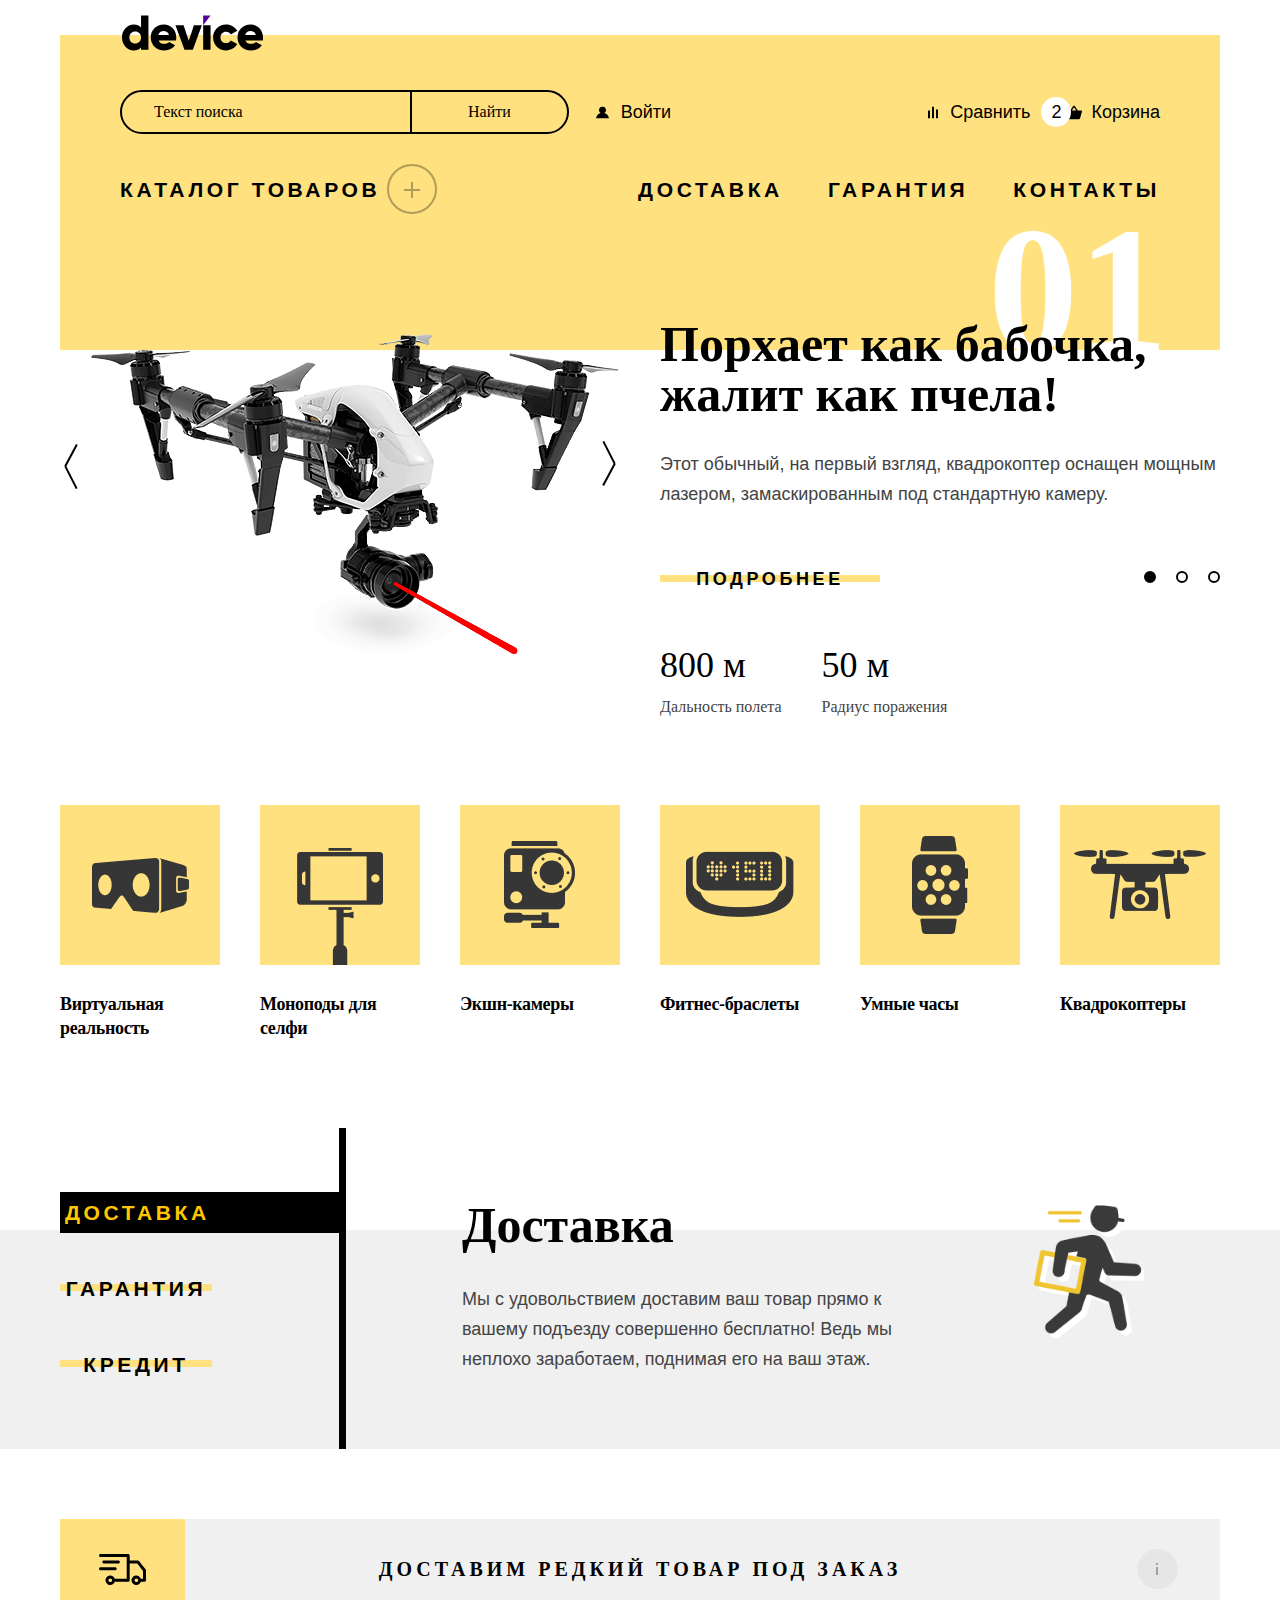
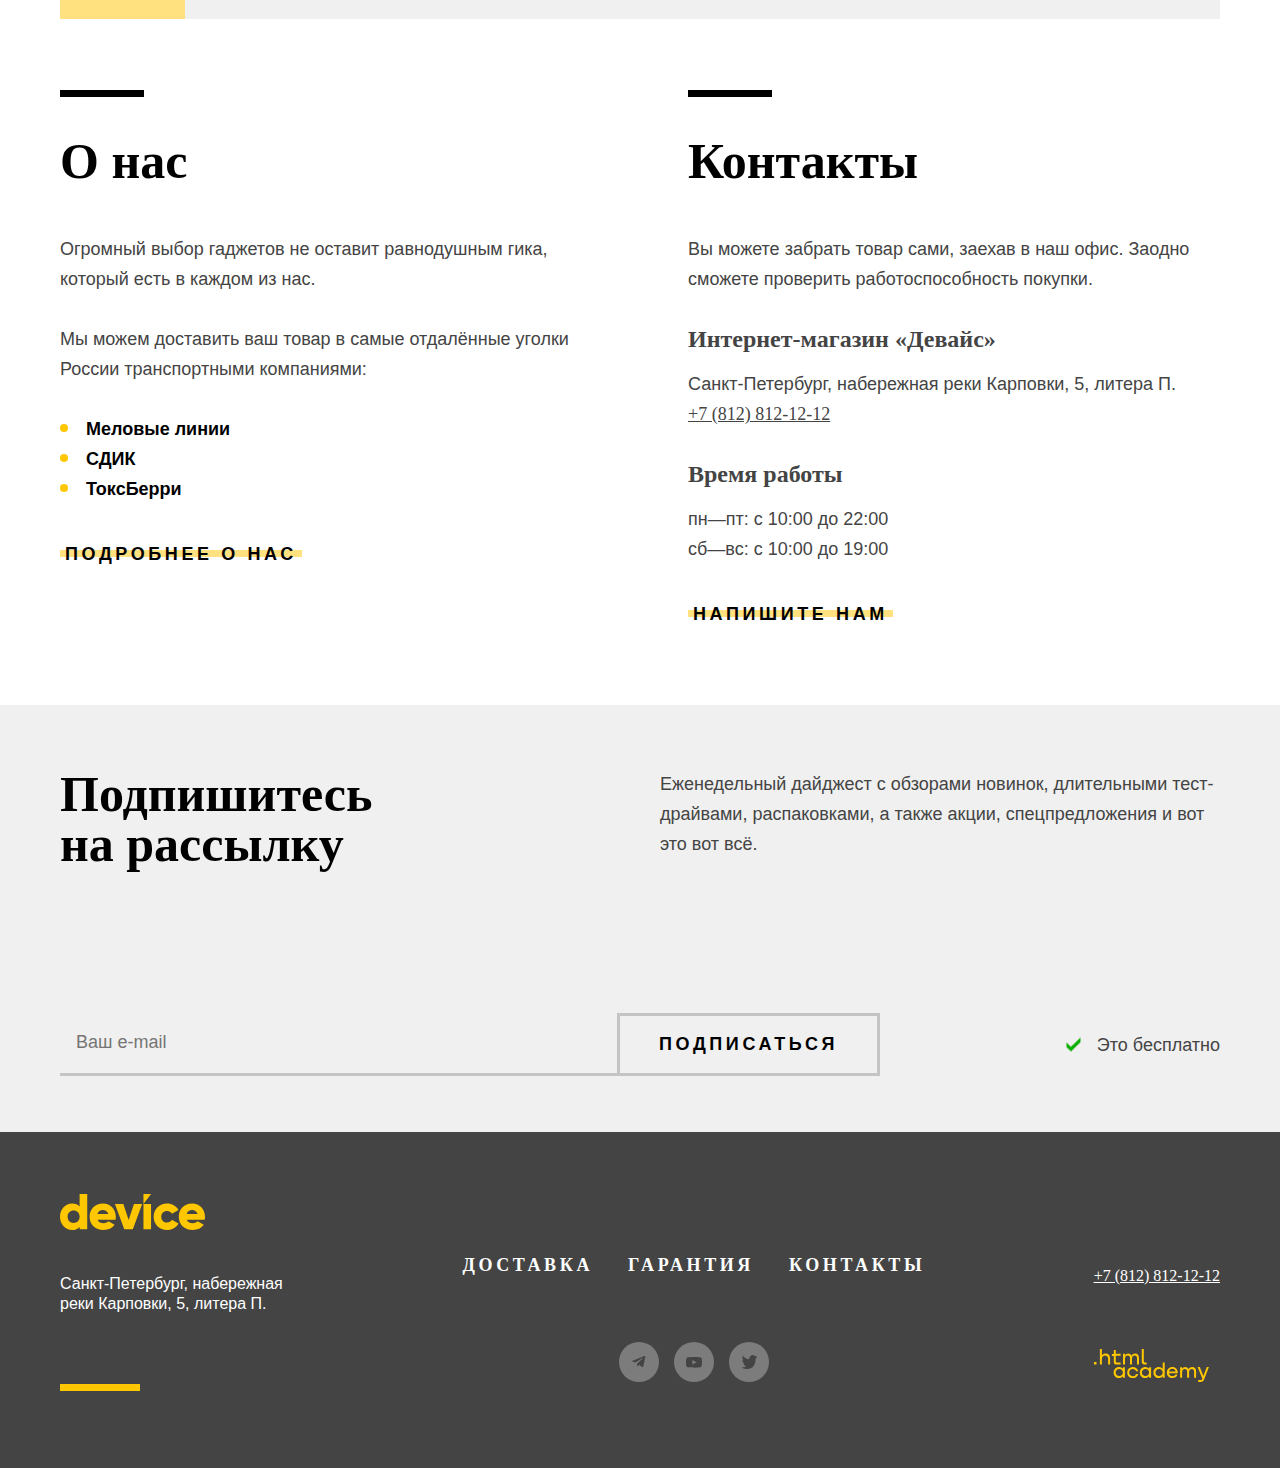
==== commit 33a4e7d2: "Добавляет иконки социальных сетей" ====
--- a/index.html
+++ b/index.html
@@ -395,16 +395,43 @@
             <li class="social-item">
               <a href="https://t.me/htmlacademy" class="social-link">
                 <span class="visually-hidden">Телеграмм</span>
+                <svg class="social-img" aria-hidden="true" focusable="false" width="40" height="40" viewBox="0 0 40 40" fill="currentColor"
+                  xmlns="http://www.w3.org/2000/svg">
+                  <circle cx="20" cy="20" r="20" fill="#fff" fill-opacity=".3" />
+                  <path
+                    d="m25.44 14.07-11.82 4.56c-.8.33-.8.78-.14.98l3.03.94 7.02-4.43c.33-.2.64-.09.39.13l-5.7 5.13-.2 3.13c.3 0 .44-.14.61-.3l1.48-1.44 3.06 2.27c.57.31.97.15 1.12-.53l2-9.48c.21-.83-.3-1.2-.85-.96Z"
+                     />
+                </svg>
               </a>
             </li>
             <li class="social-item">
               <a href="https://www.youtube.com/user/htmlacademyru" class="social-link">
                 <span class="visually-hidden">Youtube</span>
+                <svg class="social-img" aria-hidden="true" focusable="false" width="40" height="40" viewBox="0 0 40 40" fill="currentColor"
+                  xmlns="http://www.w3.org/2000/svg">
+                  <circle cx="20" cy="20" r="20" fill="#fff" fill-opacity=".3" />
+                  <g clip-path="url(#a)">
+                    <path
+                      d="M27.67 16.67a1.97 1.97 0 0 0-1.41-1.34C25.01 15 20 15 20 15a51.1 51.1 0 0 0-6.26.32 1.96 1.96 0 0 0-1.41 1.35 19.4 19.4 0 0 0-.33 3.67c0 1.22.1 2.45.33 3.66.09.32.27.61.51.85.25.23.56.4.9.5 1.27.32 6.26.32 6.26.32 2.09.02 4.18-.08 6.26-.31.34-.09.65-.26.9-.5.24-.23.42-.52.5-.84.24-1.21.35-2.44.34-3.67.02-1.23-.1-2.46-.33-3.68Zm-9.27 5.95v-4.57l4.18 2.29-4.18 2.28Z"
+                       />
+                  </g>
+                  <defs>
+                    <clipPath id="a">
+                      <path fill="#fff" transform="translate(12 15)" d="M0 0h16v11H0z" />
+                    </clipPath>
+                  </defs>
+                </svg>
               </a>
             </li>
             <li class="social-item">
               <a href="https://twitter.com/htmlacademy_ru" class="social-link">
                 <span class="visually-hidden">Twitter</span>
+                <svg class="social-img" aria-hidden="true" focusable="false" width="40" height="40" viewBox="0 0 40 40" fill="currentColor" xmlns="http://www.w3.org/2000/svg">
+                  <circle cx="20" cy="20" r="20" fill="#fff" fill-opacity=".3" />
+                  <path
+                    d="M22.7 13.16c1.5-.5 2.6.3 3.2 1.1.5-.2 1.1-.4 1.7-.6 0 .8-.5 1.4-.8 1.6.7.2 1.2-.4 1.2-.4-.1.9-.9 1.7-1.4 1.9-.2 6.3-2.8 10.4-8.9 10.3h-.4c-.3 0-3.7-.4-4.3-1.8 2 .2 3.4-.4 4.1-1.1-.8-.3-2.4-.4-2.6-2.8.3.2.5.3 1.1.2-1.1-.8-2.3-1.5-2.2-3.5.3.3.9.5 1.2.4-.6-.2-1.8-3.1-.8-4.6 1.6 1.7 3.3 3.4 6.3 3.5.2-2.1 1-3.5 2.6-4.2Z"
+                    />
+                </svg>
               </a>
             </li>
           </ul>
--- a/styles/styles.css
+++ b/styles/styles.css
@@ -934,7 +934,22 @@
   line-height: 30px;
 }
 
-.newsletter-form-text {}
+.newsletter-form-text {
+  position: relative;
+  padding-left: 32px;
+}
+
+.newsletter-form-text::before {
+  content: "";
+  position: absolute;
+  width: 16px;
+  height: 16px;
+  top: 25%;
+  left: 0;
+  background-image: url("../images/icon/mark.png");
+  background-repeat: no-repeat;
+  background-position: center;
+}
 
 .page-footer {
   padding: 62px 0;
@@ -988,6 +1003,7 @@
   list-style: none;
   margin: 0;
   padding: 0;
+  margin-bottom: 62px;
 }
 
 .information-item:not(:last-child) {
@@ -1011,11 +1027,22 @@
 
 .social-footer {}
 
-.social-list {}
-
-.social-item {}
-
-.social-link {}
+.social-list {
+  display: flex;
+  flex-wrap: wrap;
+  justify-content: center;
+  list-style: none;
+  padding: 0;
+  margin: 0;
+}
+
+.social-item:not(:last-child){
+  margin-right: 15px;
+}
+
+.social-link {
+  color: #444444;
+}
 
 .footer-telephone {
   display: flex;
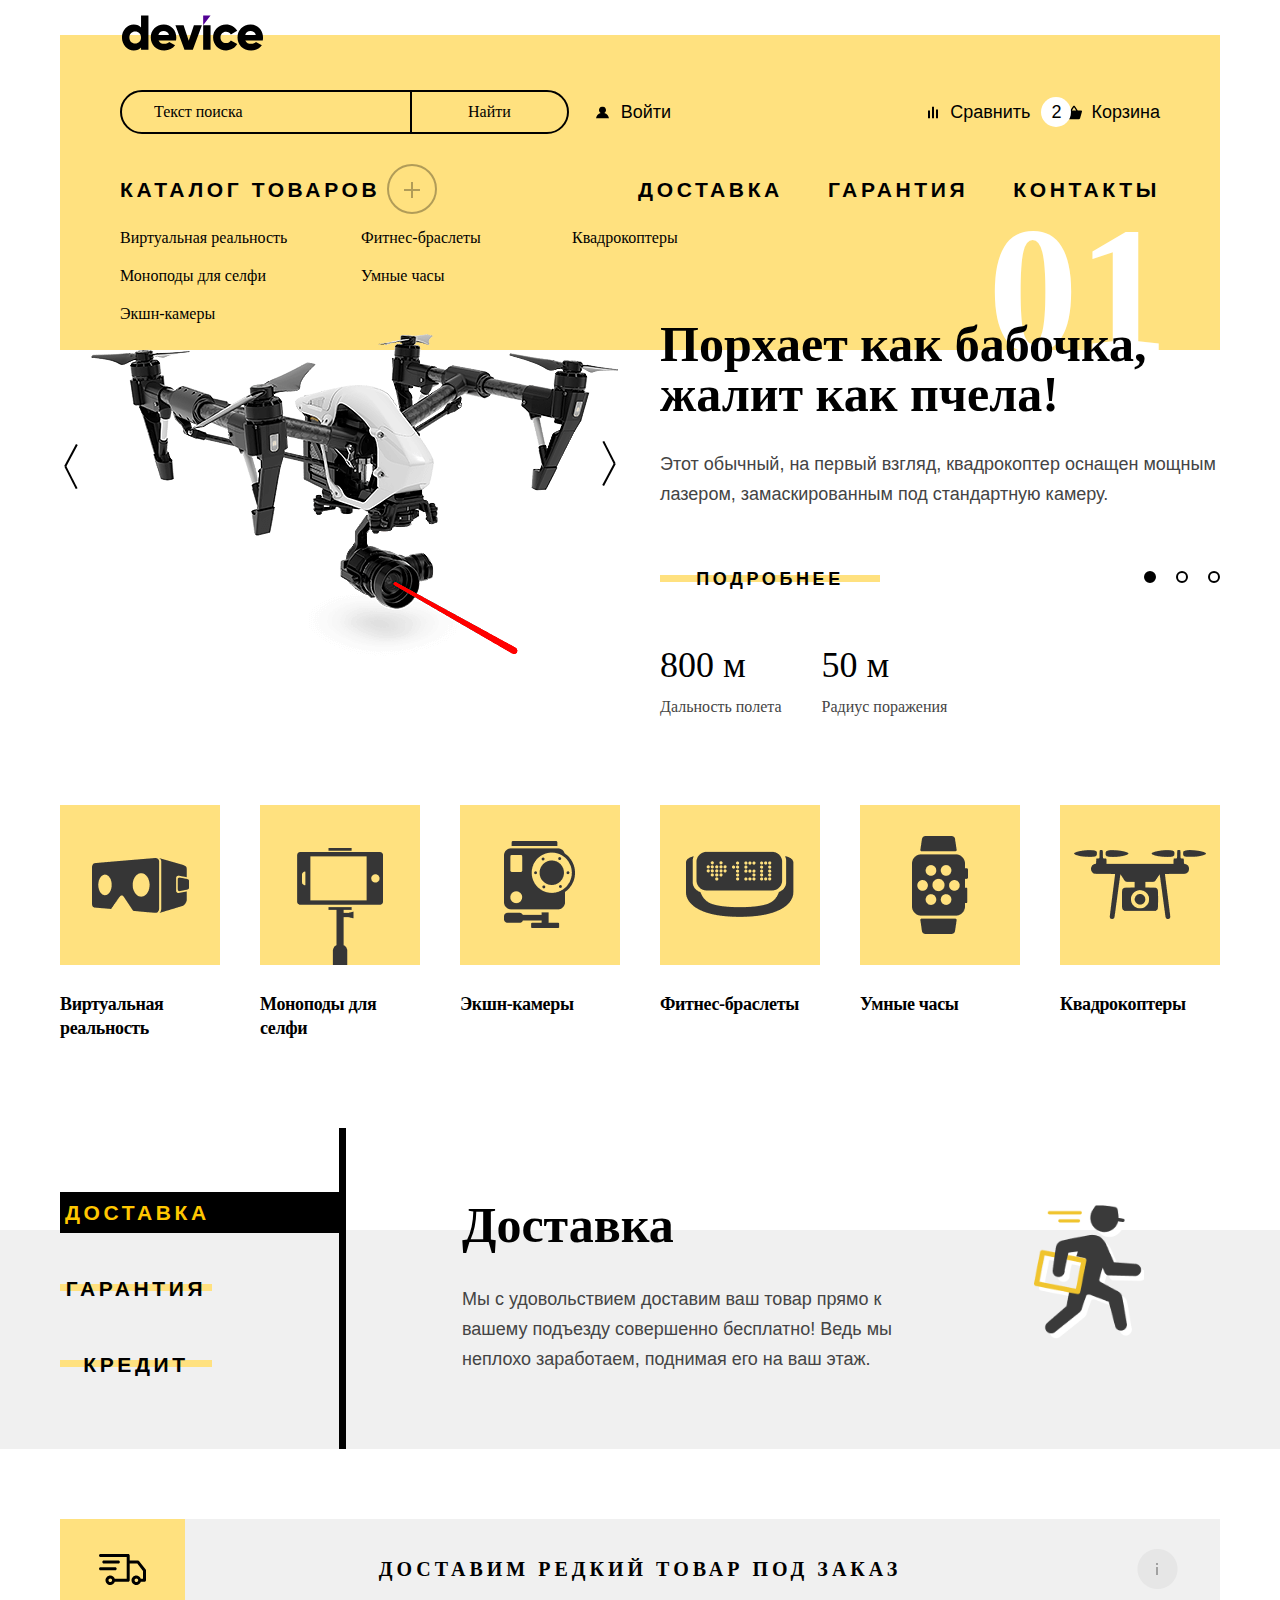
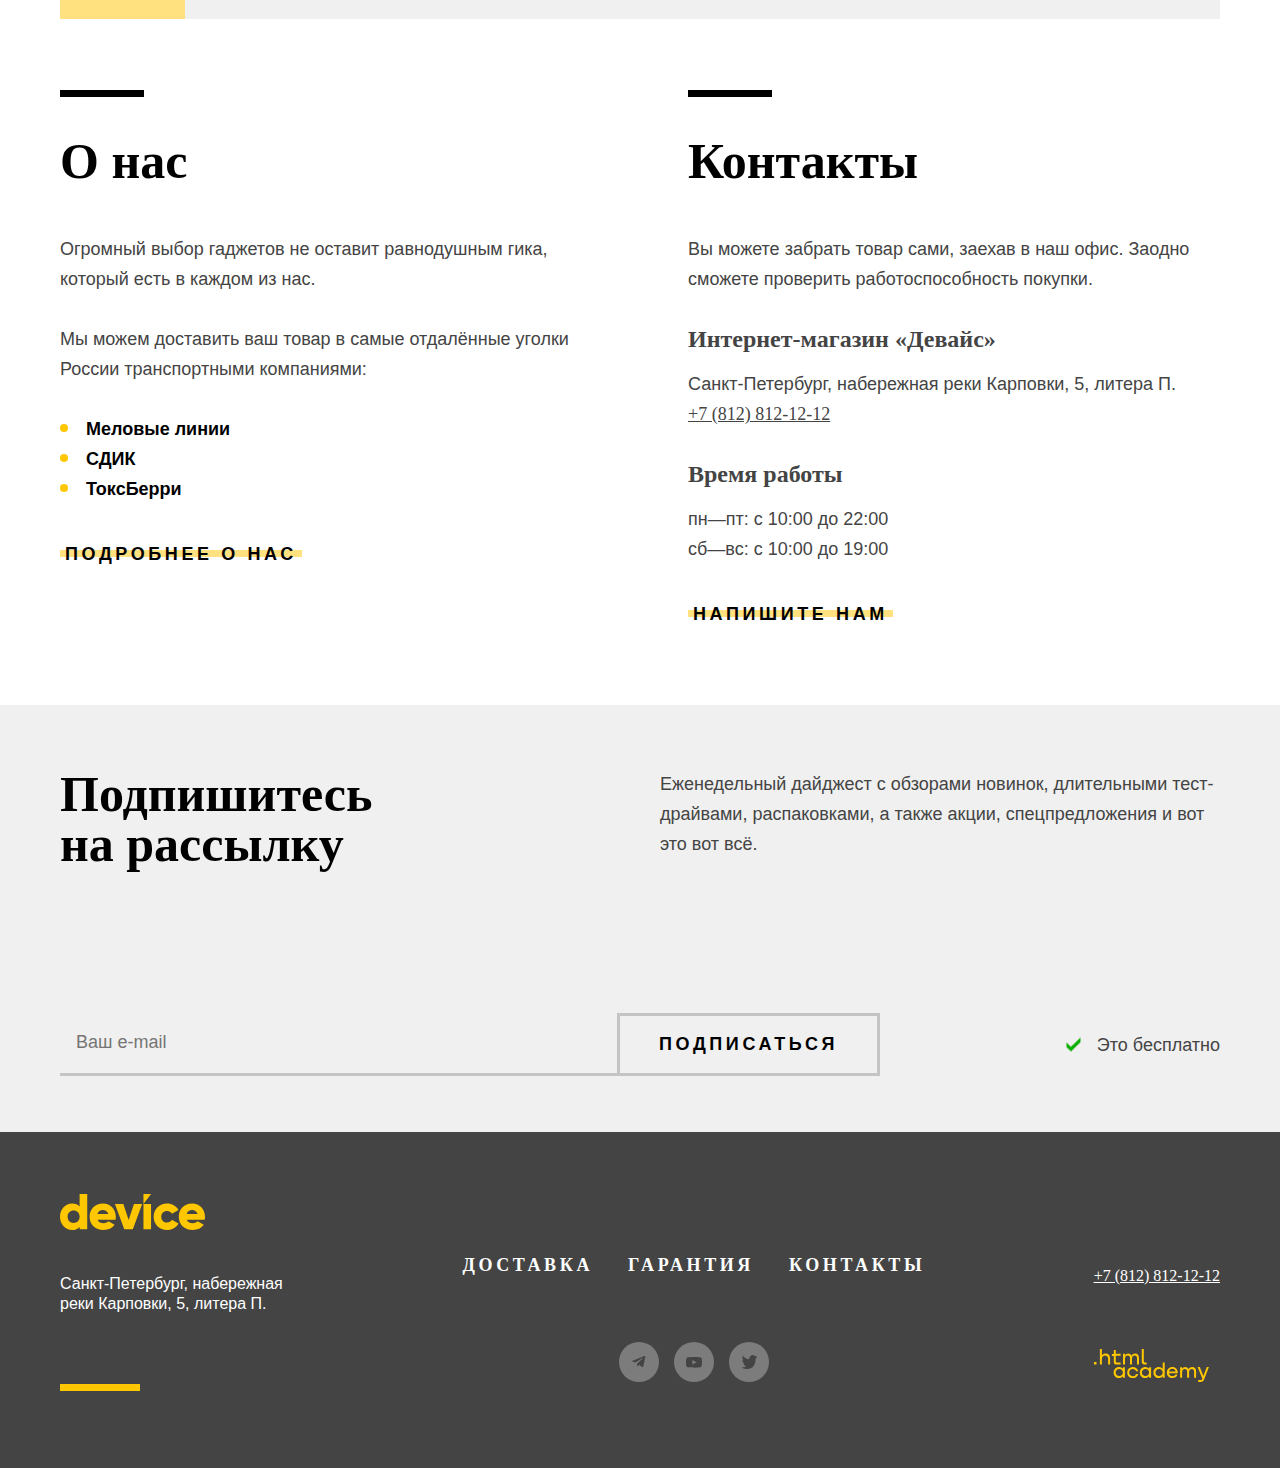
==== commit 3e27111a: "Добавляет подменю в каталог" ====
--- a/index.html
+++ b/index.html
@@ -48,6 +48,20 @@
           <li class="header-catalog-item">
             <h3 class="header-catalog-title">
               <a class="header-info-link" href="catalog.html">Каталог товаров</a>
+              <ul class="subcatalog">
+                <li class="subcatalog-item">
+                  <a href="#" class="subcatalog-link">Виртуальная реальность</a>
+                  <a href="#" class="subcatalog-link">Моноподы для cелфи</a>
+                  <a href="#" class="subcatalog-link">Экшн-камеры</a>
+                </li>
+                <li class="subcatalog-item">
+                  <a href="#" class="subcatalog-link">Фитнес-браслеты</a>
+                  <a href="#" class="subcatalog-link">Умные часы</a>
+                </li>
+                <li class="subcatalog-item">
+                  <a href="#" class="subcatalog-link">Квадрокоптеры</a>
+                </li>
+              </ul>
             </h3>
           </li>
           <li class="header-catalog-item header-catalog-item-button">
@@ -395,25 +409,23 @@
             <li class="social-item">
               <a href="https://t.me/htmlacademy" class="social-link">
                 <span class="visually-hidden">Телеграмм</span>
-                <svg class="social-img" aria-hidden="true" focusable="false" width="40" height="40" viewBox="0 0 40 40" fill="currentColor"
-                  xmlns="http://www.w3.org/2000/svg">
+                <svg class="social-img" aria-hidden="true" focusable="false" width="40" height="40" viewBox="0 0 40 40"
+                  fill="currentColor" xmlns="http://www.w3.org/2000/svg">
                   <circle cx="20" cy="20" r="20" fill="#fff" fill-opacity=".3" />
                   <path
-                    d="m25.44 14.07-11.82 4.56c-.8.33-.8.78-.14.98l3.03.94 7.02-4.43c.33-.2.64-.09.39.13l-5.7 5.13-.2 3.13c.3 0 .44-.14.61-.3l1.48-1.44 3.06 2.27c.57.31.97.15 1.12-.53l2-9.48c.21-.83-.3-1.2-.85-.96Z"
-                     />
+                    d="m25.44 14.07-11.82 4.56c-.8.33-.8.78-.14.98l3.03.94 7.02-4.43c.33-.2.64-.09.39.13l-5.7 5.13-.2 3.13c.3 0 .44-.14.61-.3l1.48-1.44 3.06 2.27c.57.31.97.15 1.12-.53l2-9.48c.21-.83-.3-1.2-.85-.96Z" />
                 </svg>
               </a>
             </li>
             <li class="social-item">
               <a href="https://www.youtube.com/user/htmlacademyru" class="social-link">
                 <span class="visually-hidden">Youtube</span>
-                <svg class="social-img" aria-hidden="true" focusable="false" width="40" height="40" viewBox="0 0 40 40" fill="currentColor"
-                  xmlns="http://www.w3.org/2000/svg">
+                <svg class="social-img" aria-hidden="true" focusable="false" width="40" height="40" viewBox="0 0 40 40"
+                  fill="currentColor" xmlns="http://www.w3.org/2000/svg">
                   <circle cx="20" cy="20" r="20" fill="#fff" fill-opacity=".3" />
                   <g clip-path="url(#a)">
                     <path
-                      d="M27.67 16.67a1.97 1.97 0 0 0-1.41-1.34C25.01 15 20 15 20 15a51.1 51.1 0 0 0-6.26.32 1.96 1.96 0 0 0-1.41 1.35 19.4 19.4 0 0 0-.33 3.67c0 1.22.1 2.45.33 3.66.09.32.27.61.51.85.25.23.56.4.9.5 1.27.32 6.26.32 6.26.32 2.09.02 4.18-.08 6.26-.31.34-.09.65-.26.9-.5.24-.23.42-.52.5-.84.24-1.21.35-2.44.34-3.67.02-1.23-.1-2.46-.33-3.68Zm-9.27 5.95v-4.57l4.18 2.29-4.18 2.28Z"
-                       />
+                      d="M27.67 16.67a1.97 1.97 0 0 0-1.41-1.34C25.01 15 20 15 20 15a51.1 51.1 0 0 0-6.26.32 1.96 1.96 0 0 0-1.41 1.35 19.4 19.4 0 0 0-.33 3.67c0 1.22.1 2.45.33 3.66.09.32.27.61.51.85.25.23.56.4.9.5 1.27.32 6.26.32 6.26.32 2.09.02 4.18-.08 6.26-.31.34-.09.65-.26.9-.5.24-.23.42-.52.5-.84.24-1.21.35-2.44.34-3.67.02-1.23-.1-2.46-.33-3.68Zm-9.27 5.95v-4.57l4.18 2.29-4.18 2.28Z" />
                   </g>
                   <defs>
                     <clipPath id="a">
@@ -426,11 +438,11 @@
             <li class="social-item">
               <a href="https://twitter.com/htmlacademy_ru" class="social-link">
                 <span class="visually-hidden">Twitter</span>
-                <svg class="social-img" aria-hidden="true" focusable="false" width="40" height="40" viewBox="0 0 40 40" fill="currentColor" xmlns="http://www.w3.org/2000/svg">
+                <svg class="social-img" aria-hidden="true" focusable="false" width="40" height="40" viewBox="0 0 40 40"
+                  fill="currentColor" xmlns="http://www.w3.org/2000/svg">
                   <circle cx="20" cy="20" r="20" fill="#fff" fill-opacity=".3" />
                   <path
-                    d="M22.7 13.16c1.5-.5 2.6.3 3.2 1.1.5-.2 1.1-.4 1.7-.6 0 .8-.5 1.4-.8 1.6.7.2 1.2-.4 1.2-.4-.1.9-.9 1.7-1.4 1.9-.2 6.3-2.8 10.4-8.9 10.3h-.4c-.3 0-3.7-.4-4.3-1.8 2 .2 3.4-.4 4.1-1.1-.8-.3-2.4-.4-2.6-2.8.3.2.5.3 1.1.2-1.1-.8-2.3-1.5-2.2-3.5.3.3.9.5 1.2.4-.6-.2-1.8-3.1-.8-4.6 1.6 1.7 3.3 3.4 6.3 3.5.2-2.1 1-3.5 2.6-4.2Z"
-                    />
+                    d="M22.7 13.16c1.5-.5 2.6.3 3.2 1.1.5-.2 1.1-.4 1.7-.6 0 .8-.5 1.4-.8 1.6.7.2 1.2-.4 1.2-.4-.1.9-.9 1.7-1.4 1.9-.2 6.3-2.8 10.4-8.9 10.3h-.4c-.3 0-3.7-.4-4.3-1.8 2 .2 3.4-.4 4.1-1.1-.8-.3-2.4-.4-2.6-2.8.3.2.5.3 1.1.2-1.1-.8-2.3-1.5-2.2-3.5.3.3.9.5 1.2.4-.6-.2-1.8-3.1-.8-4.6 1.6 1.7 3.3 3.4 6.3 3.5.2-2.1 1-3.5 2.6-4.2Z" />
                 </svg>
               </a>
             </li>
--- a/styles/styles.css
+++ b/styles/styles.css
@@ -459,6 +459,47 @@
   margin-right: auto;
 }
 
+.subcatalog {
+  display: flex;
+  position: absolute;
+  border-color: #ffe17f;
+  top: 50px;
+  list-style: none;
+  margin: 0;
+  padding: 0;
+  z-index: 1;
+}
+
+.subcatalog-item:first-child{
+  margin-right: 30px;
+}
+
+.subcatalog-item {
+  display: flex;
+  flex-direction: column;
+  min-width: 211px;
+}
+
+.subcatalog-link {
+  font-family: 'Rubik';
+  font-style: normal;
+  font-weight: 400;
+  font-size: 16px;
+  line-height: 18px;
+  text-decoration: none;
+  text-transform: none;
+  color: #000000;
+  letter-spacing: 0;
+}
+
+.subcatalog-link:not(:last-child){
+  margin-bottom: 20px;
+}
+
+.header-catalog-item {
+  position: relative;
+}
+
 .header-catalog-item:not(:last-child) {
   margin-right: 7px;
 }
@@ -1036,7 +1077,7 @@
   margin: 0;
 }
 
-.social-item:not(:last-child){
+.social-item:not(:last-child) {
   margin-right: 15px;
 }
 
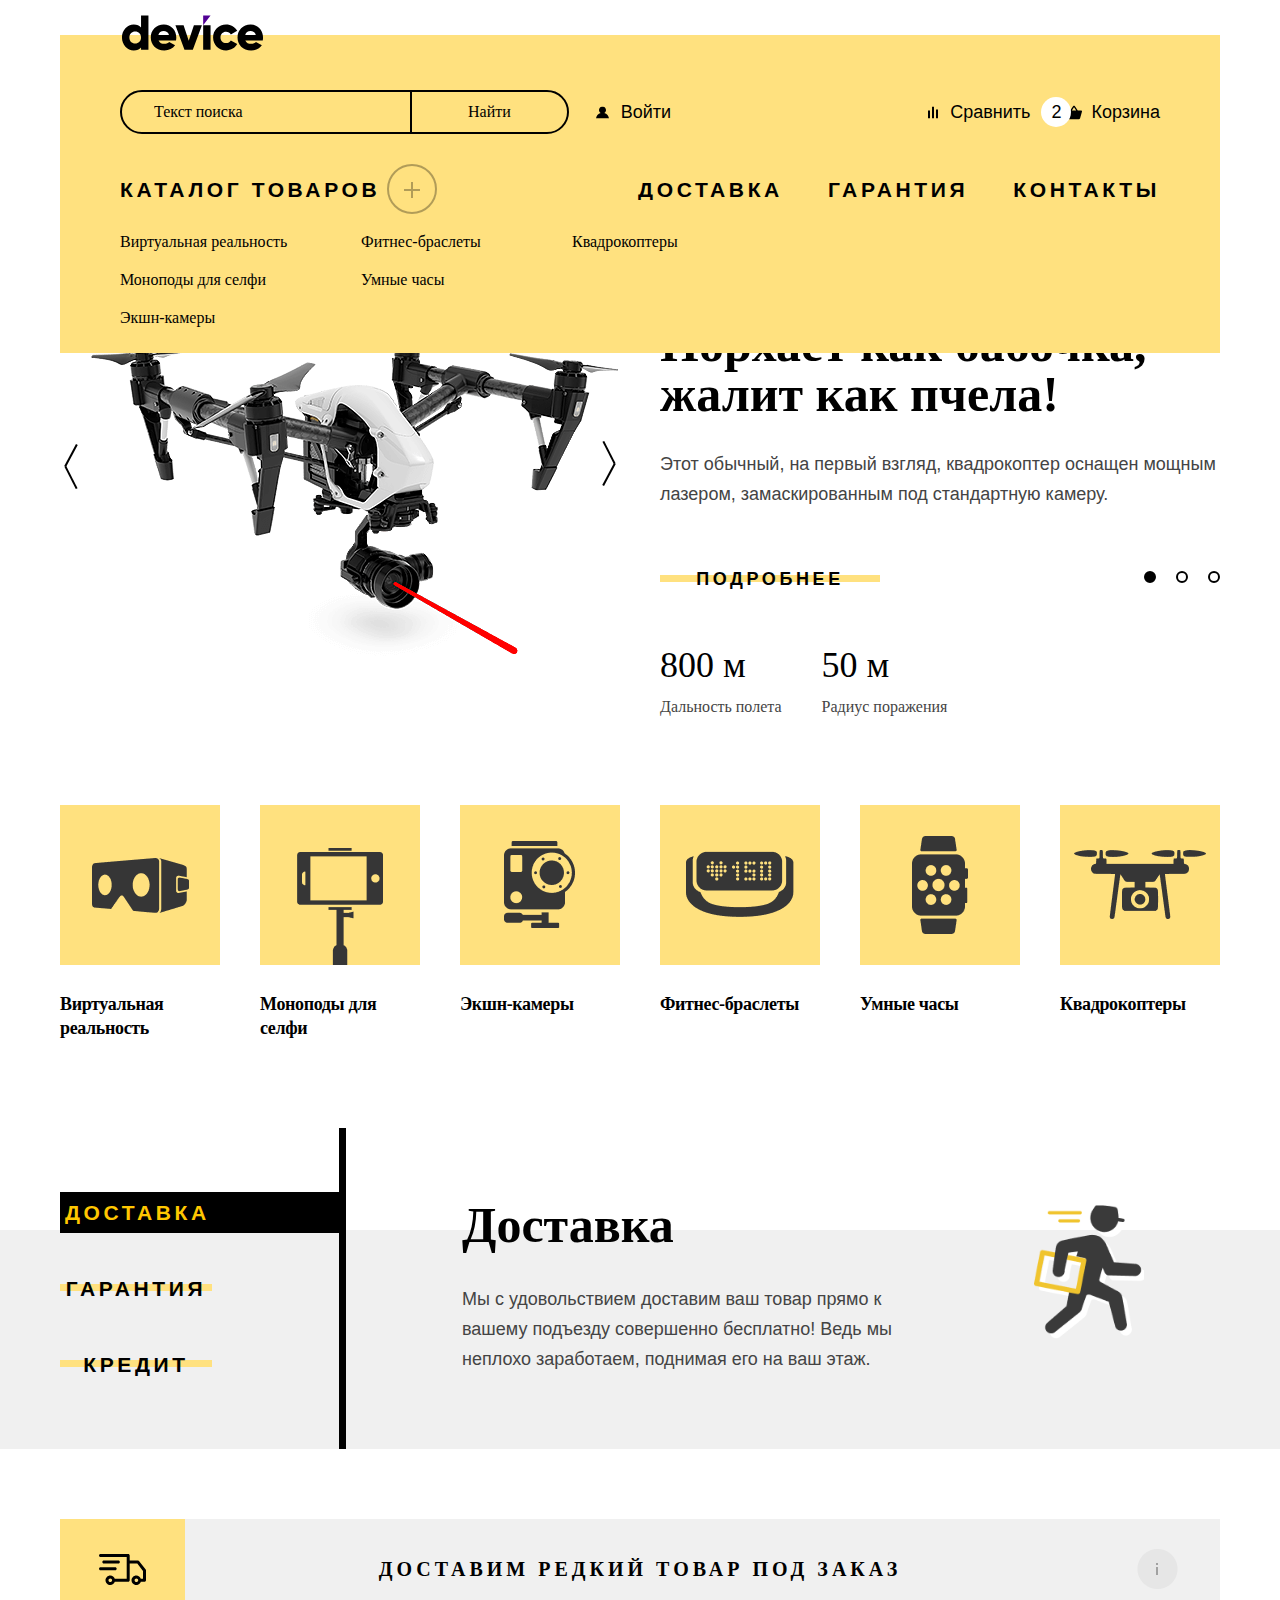
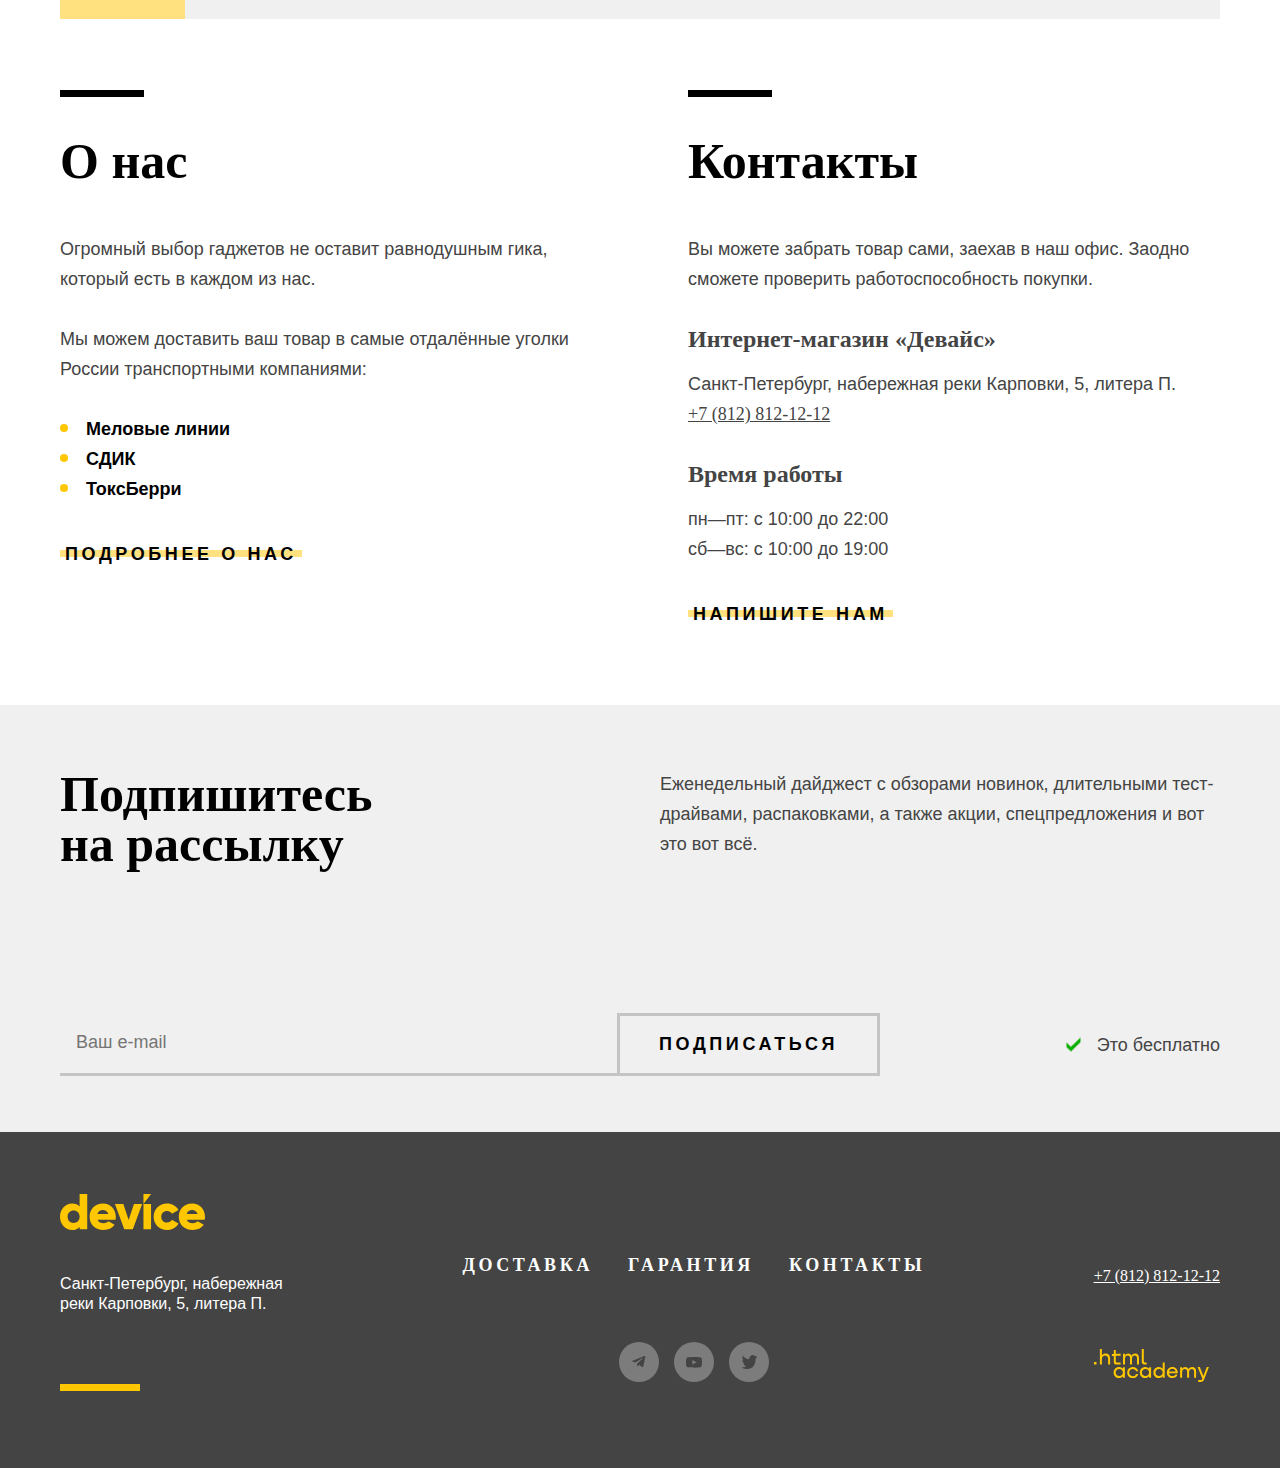
==== commit e147760b: "Добавляет в разметку подкаталог" ====
--- a/index.html
+++ b/index.html
@@ -46,23 +46,23 @@
         <h2 class="visually-hidden">Подменю</h2>
         <ul class="header-catalog-list">
           <li class="header-catalog-item">
-            <h3 class="header-catalog-title">
-              <a class="header-info-link" href="catalog.html">Каталог товаров</a>
-              <ul class="subcatalog">
-                <li class="subcatalog-item">
-                  <a href="#" class="subcatalog-link">Виртуальная реальность</a>
-                  <a href="#" class="subcatalog-link">Моноподы для cелфи</a>
-                  <a href="#" class="subcatalog-link">Экшн-камеры</a>
-                </li>
-                <li class="subcatalog-item">
-                  <a href="#" class="subcatalog-link">Фитнес-браслеты</a>
-                  <a href="#" class="subcatalog-link">Умные часы</a>
-                </li>
-                <li class="subcatalog-item">
-                  <a href="#" class="subcatalog-link">Квадрокоптеры</a>
-                </li>
-              </ul>
-            </h3>
+            <a class="header-info-link" href="catalog.html">
+              <h3 class="header-catalog-title">Каталог товаров</h3>
+            </a>
+            <ul class="subcatalog">
+              <li class="subcatalog-item">
+                <a href="#" class="subcatalog-link">Виртуальная реальность</a>
+                <a href="#" class="subcatalog-link">Моноподы для cелфи</a>
+                <a href="#" class="subcatalog-link">Экшн-камеры</a>
+              </li>
+              <li class="subcatalog-item">
+                <a href="#" class="subcatalog-link">Фитнес-браслеты</a>
+                <a href="#" class="subcatalog-link">Умные часы</a>
+              </li>
+              <li class="subcatalog-item">
+                <a href="#" class="subcatalog-link">Квадрокоптеры</a>
+              </li>
+            </ul>
           </li>
           <li class="header-catalog-item header-catalog-item-button">
             <a href="#" class="button header-catalog-list-button"></a>
--- a/styles/styles.css
+++ b/styles/styles.css
@@ -435,6 +435,7 @@
 
 .header-catalog-info {
   display: flex;
+  z-index: 2;
 }
 
 .header-catalog-list,
@@ -462,15 +463,18 @@
 .subcatalog {
   display: flex;
   position: absolute;
-  border-color: #ffe17f;
-  top: 50px;
+  background-color: #ffe17f;
+  left: -60px;
   list-style: none;
   margin: 0;
   padding: 0;
-  z-index: 1;
-}
-
-.subcatalog-item:first-child{
+  padding-top: 33px;
+  padding-bottom: 26px;
+  padding-left: 60px;
+  width: 1160px;
+}
+
+.subcatalog-item:first-child {
   margin-right: 30px;
 }
 
@@ -492,7 +496,7 @@
   letter-spacing: 0;
 }
 
-.subcatalog-link:not(:last-child){
+.subcatalog-link:not(:last-child) {
   margin-bottom: 20px;
 }
 
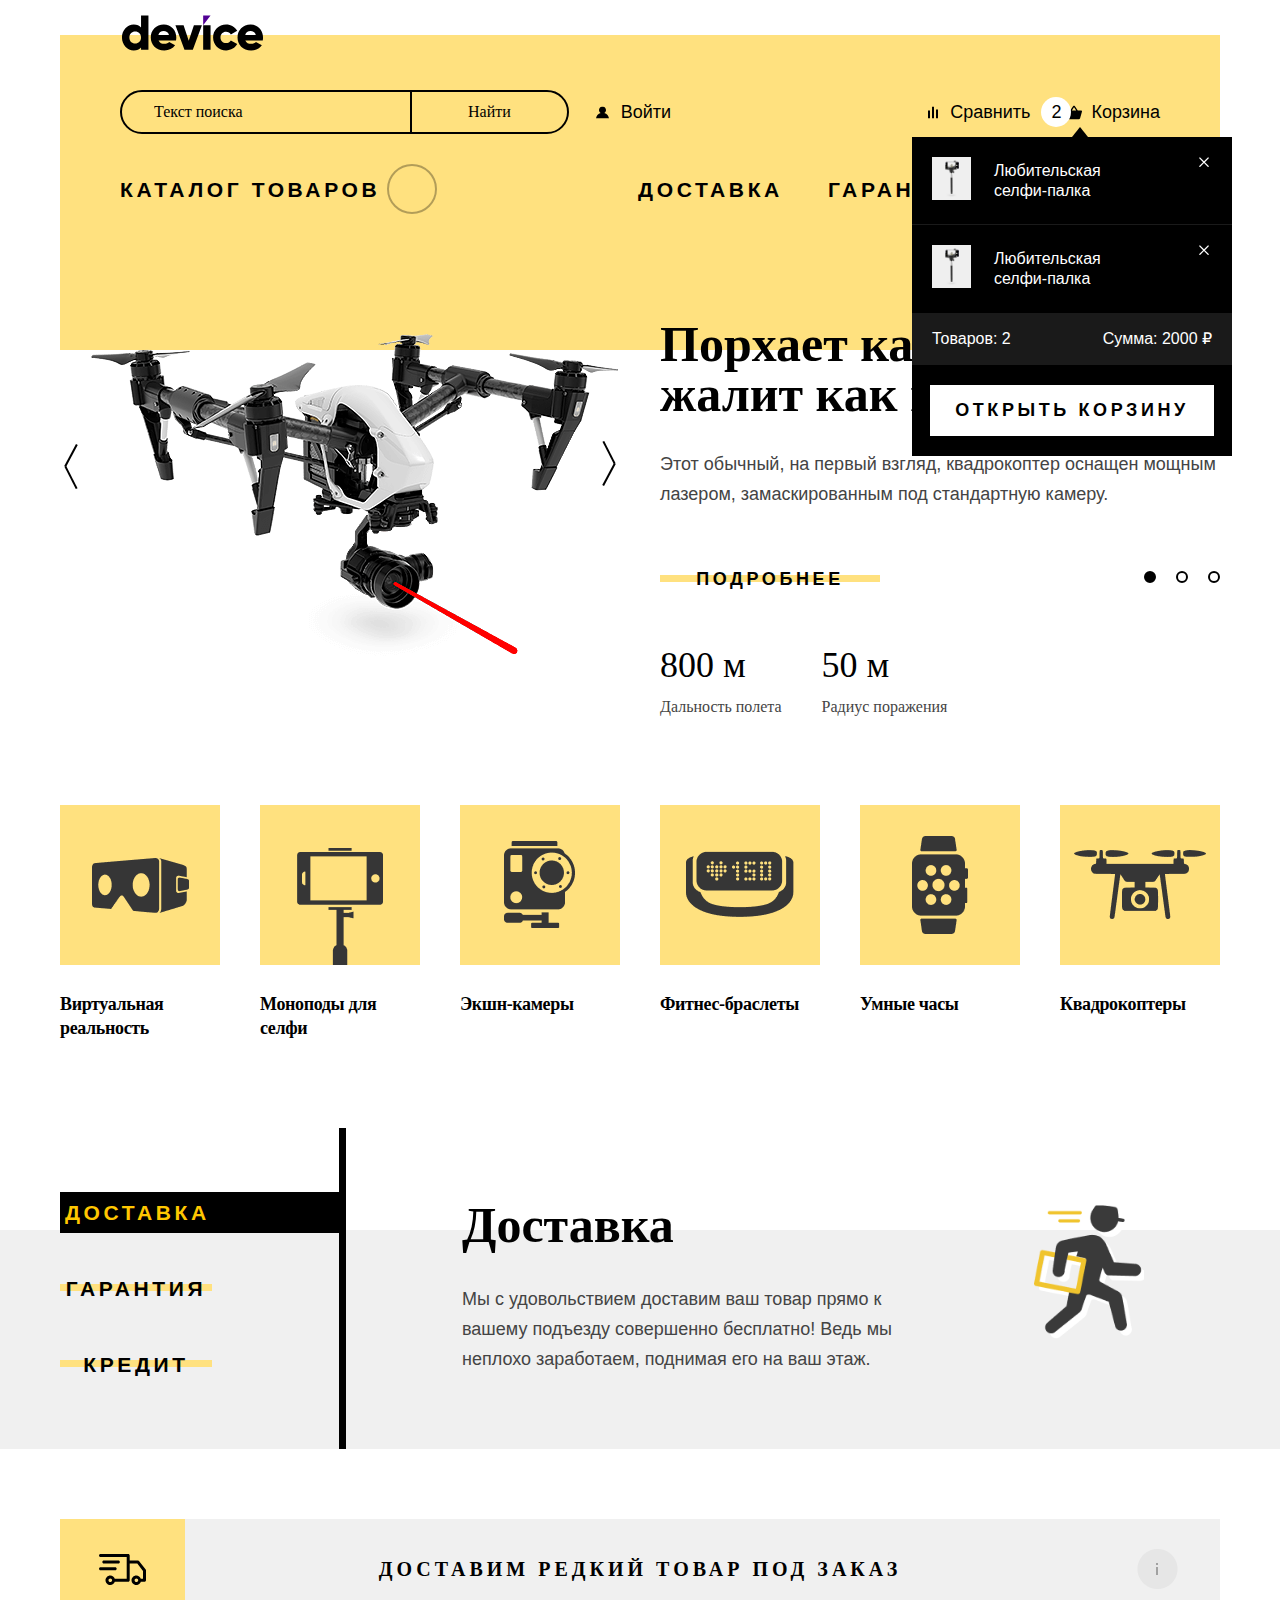
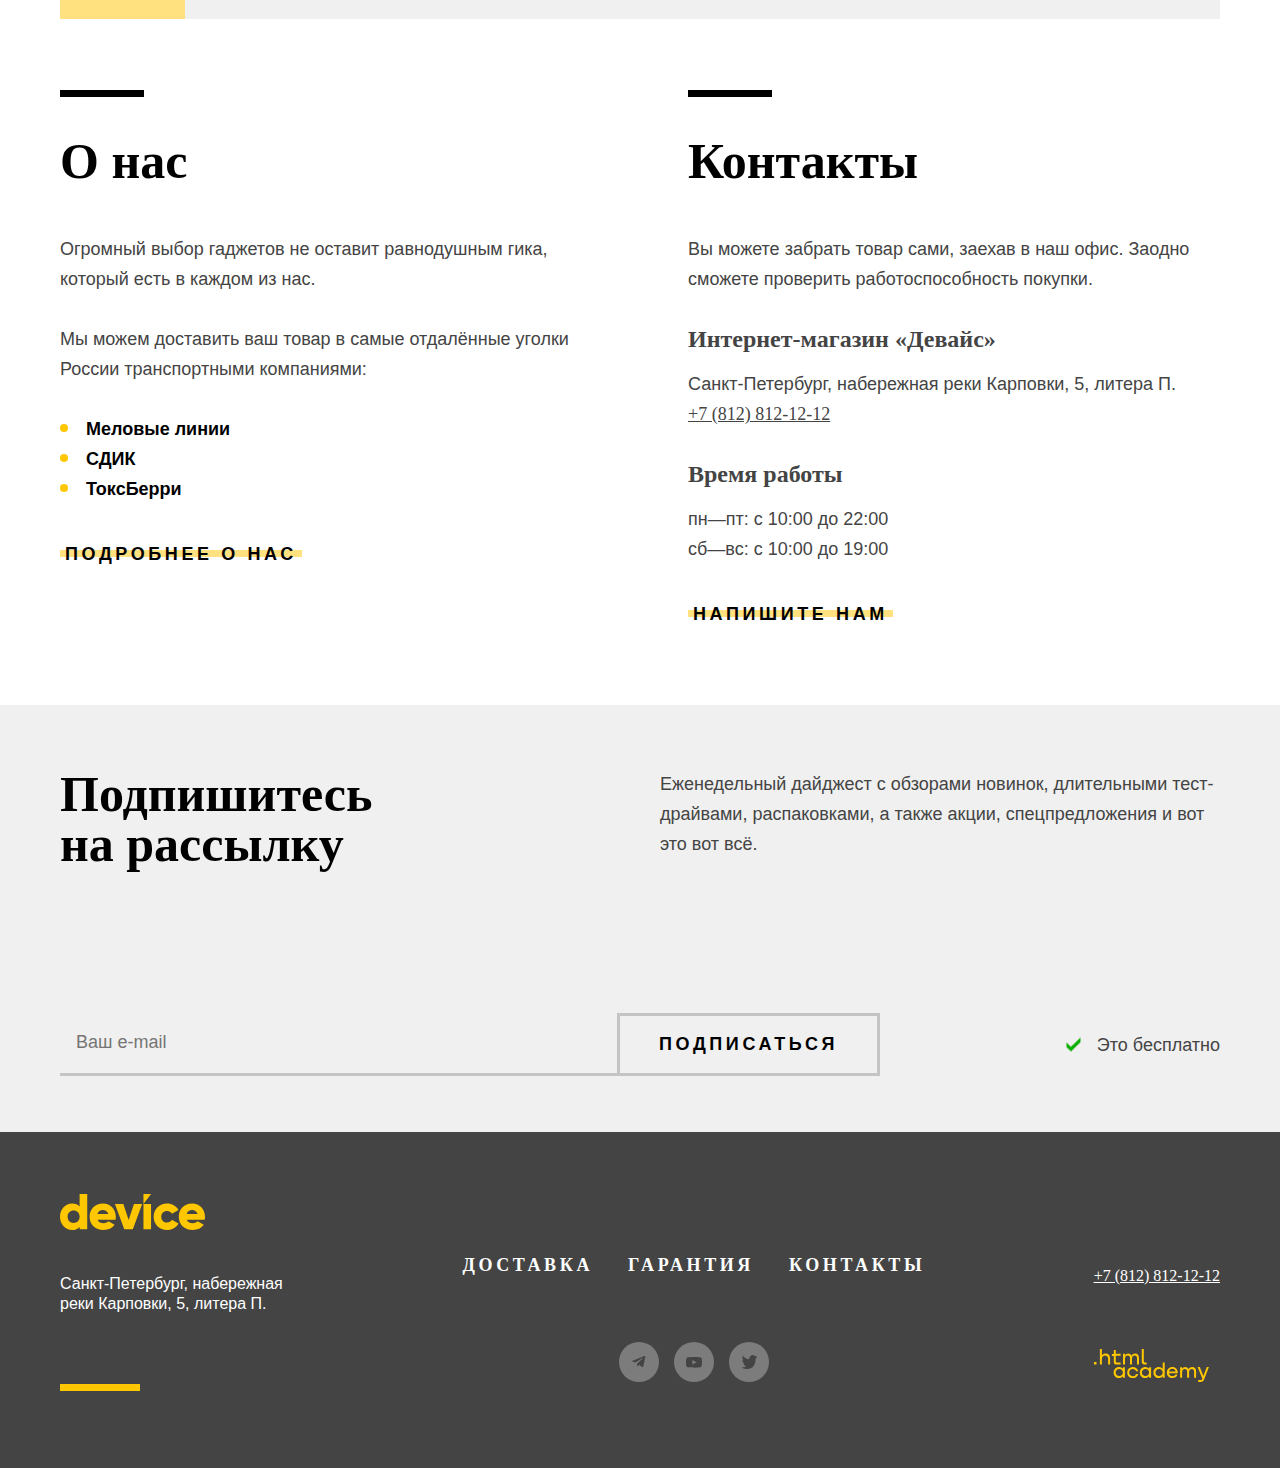
==== commit 529de20f: "Добавляет поповер корзины" ====
--- a/index.html
+++ b/index.html
@@ -38,6 +38,34 @@
               <a href="#" class="navigation-link navigation-link-basket">
                 <span class="basket-counter">2</span>
                 Корзина</a>
+              <div class="popover popover-basket">
+                <h2 class="visually-hidden">Корзина</h2>
+                <form action="https://echo.htmlacademy.ru/" method="post" class="popover-basket-form">
+                  <ol class="basket-list">
+                    <li class="basket-item">
+                      <div class="basket-img-wrapper">
+                        <img class="basket-image" width="39" height="43" src="images/product-card/selfie-regular.jpg"
+                          alt="Любительская селфи-палка.">
+                      </div>
+                      <p class="basket-description">Любительская селфи-палка</p>
+                      <button class="button button-close-basket" type="button"></button>
+                    </li>
+                    <li class="basket-item">
+                      <div class="basket-img-wrapper">
+                        <img class="basket-image" width="39" height="43" src="images/product-card/selfie-regular.jpg"
+                          alt="Любительская селфи-палка.">
+                      </div>
+                      <p class="basket-description">Любительская селфи-палка</p>
+                      <button class="button button-close-basket" type="button"></button>
+                    </li>
+                  </ol>
+                  <div class="basket-total">
+                    <p class="basket-total-product-count">Товаров: 2</p>
+                    <p class="basket-total-product-price">Сумма: 2000 ₽</p>
+                  </div>
+                  <a href="#" class="button open-basket">Открыть корзину</a>
+                </form>
+              </div>
             </li>
           </ul>
         </nav>
@@ -45,8 +73,8 @@
       <div class="header-catalog-info">
         <h2 class="visually-hidden">Подменю</h2>
         <ul class="header-catalog-list">
-          <li class="header-catalog-item">
-            <a class="header-info-link" href="catalog.html">
+          <li class="header-catalog-item header-subcatalog-item">
+            <a class="header-info-link subcatalog-info-link" href="catalog.html">
               <h3 class="header-catalog-title">Каталог товаров</h3>
             </a>
             <ul class="subcatalog">
@@ -130,26 +158,21 @@
               </p>
               <a href="#" class="button regular-button">Подробнее</a>
               <div class="gallery-feature">
-                <div class="gallery-feature-item">
-                  <ul class="gallery-feature-list">
-                    <li class="gallery-feature-value">
-                      <p>800 м</p>
-                    </li>
-                    <li class="gallery-feature-text">
-                      <p>Дальность полета</p>
-                    </li>
-                  </ul>
-                </div>
-                <div class="gallery-feature-item">
-                  <ul class="gallery-feature-list">
-                    <li class="gallery-feature-value">
-                      <p>50 м</p>
-                    </li>
-                    <li class="gallery-feature-text">
-                      <p>Радиус поражения</p>
-                    </li>
-                  </ul>
-                </div>
+                <h2 class="visually-hidden">Характеристика</h2>
+                <dl class="gallery-feature-list">
+                  <div class="gallery-feature-item">
+                    <dt class="gallery-feature-value">
+                      800 м
+                    </dt>
+                    <dd class="gallery-feature-description">Дальность полета</dd>
+                  </div>
+                  <div class="gallery-feature-item">
+                    <dt class="gallery-feature-value">
+                      50 м
+                    </dt>
+                    <dd class="gallery-feature-description">Радиус поражения</dd>
+                  </div>
+                </dl>
               </div>
             </section>
             <section class="gallery-discription">
--- a/styles/styles.css
+++ b/styles/styles.css
@@ -114,26 +114,14 @@
   opacity: 0.3;
 }
 
-.header-catalog-list-button::after {
-  content: "";
-  position: absolute;
-  top: 24px;
-  transform: translateY(-50%);
-  left: 22px;
-  width: 2px;
-  height: 16px;
-  background-color: #000000;
-}
-
-.header-catalog-list-button::before {
-  content: "";
-  position: absolute;
-  top: 23px;
-  left: 23px;
-  transform: translateX(-50%);
-  width: 16px;
-  height: 2px;
-  background-color: #000000;
+.button-close-basket {
+  position: absolute;
+  top: 20px;
+  right: -40px;
+  width: 10px;
+  height: 10px;
+  background-image: url("../images/icon/white-cross.svg");
+  background-repeat: no-repeat;
 }
 
 .regular-button {
@@ -433,9 +421,89 @@
   border-radius: 50%;
 }
 
+.popover {
+  display: block;
+  position: absolute;
+  top: 40px;
+  right: -72px;
+  background-color: #000000;
+  width: 320px;
+  padding-bottom: 20px;
+
+}
+
+.popover::before {
+  content: "";
+  position: absolute;
+  border: 8px solid transparent;
+  border-bottom: 10px solid #000000;
+  top: -18px;
+  left: 50%;
+}
+
+.popover-basket {
+  display: block;
+  z-index: 2;
+}
+
+.popover-basket-form {
+  display: flex;
+  flex-wrap: wrap;
+  font-size: 16px;
+  line-height: 20px;
+  color: #ffffff;
+}
+
+.basket-list {
+  list-style: none;
+  margin: 0;
+  padding: 0;
+}
+
+.basket-item {
+  display: flex;
+  position: relative;
+  padding: 20px;
+  align-items: center;
+}
+
+.basket-item:not(:last-child)::after {
+  content: "";
+  position: absolute;
+  bottom: 0;
+  left: 0;
+  width: 320px;
+  height: 1px;
+  background-color: #ffffff;
+  opacity: 0.1;
+}
+
+.basket-img-wrapper {
+  margin-right: 23px;
+}
+
+.basket-description {
+  margin: 0;
+  width: 155px;
+}
+
+.basket-total {
+  display: flex;
+  justify-content: space-between;
+  width: 100%;
+  padding: 0 20px;
+  background-color: #1a1a1a;
+  margin-bottom: 20px;
+}
+
+.open-basket {
+  padding: 15px 25px;
+  background-color: #ffffff;
+  margin: 0 auto;
+}
+
 .header-catalog-info {
   display: flex;
-  z-index: 2;
 }
 
 .header-catalog-list,
@@ -458,10 +526,19 @@
 
 .header-catalog-list {
   margin-right: auto;
+  z-index: 2;
 }
 
 .subcatalog {
-  display: flex;
+  display: none;
+}
+
+.subcatalog-info-link {
+  padding-bottom: 30px;
+}
+
+.subcatalog {
+  display: none;
   position: absolute;
   background-color: #ffe17f;
   left: -60px;
@@ -485,7 +562,7 @@
 }
 
 .subcatalog-link {
-  font-family: 'Rubik';
+  font-family: "Rubik";
   font-style: normal;
   font-weight: 400;
   font-size: 16px;
@@ -519,6 +596,7 @@
 .header-info-link {
   text-decoration: none;
   color: inherit;
+  padding: 15px 0;
 }
 
 .main-index {}
@@ -610,6 +688,7 @@
 }
 
 .gallery-feature-list {
+  display: flex;
   margin: 0;
   padding: 0;
   list-style: none;
@@ -620,14 +699,17 @@
   line-height: 30px;
 }
 
-.gallery-feature-value p {
-  margin: 0;
+.gallery-feature-value {
+  font-family: "Rubik";
+  font-style: normal;
+  font-weight: 400;
   font-size: 36px;
+  line-height: 30px;
   margin-bottom: 12px;
   color: #000000;
 }
 
-.gallery-feature-text p {
+.gallery-feature-description {
   margin: 0;
 }
 
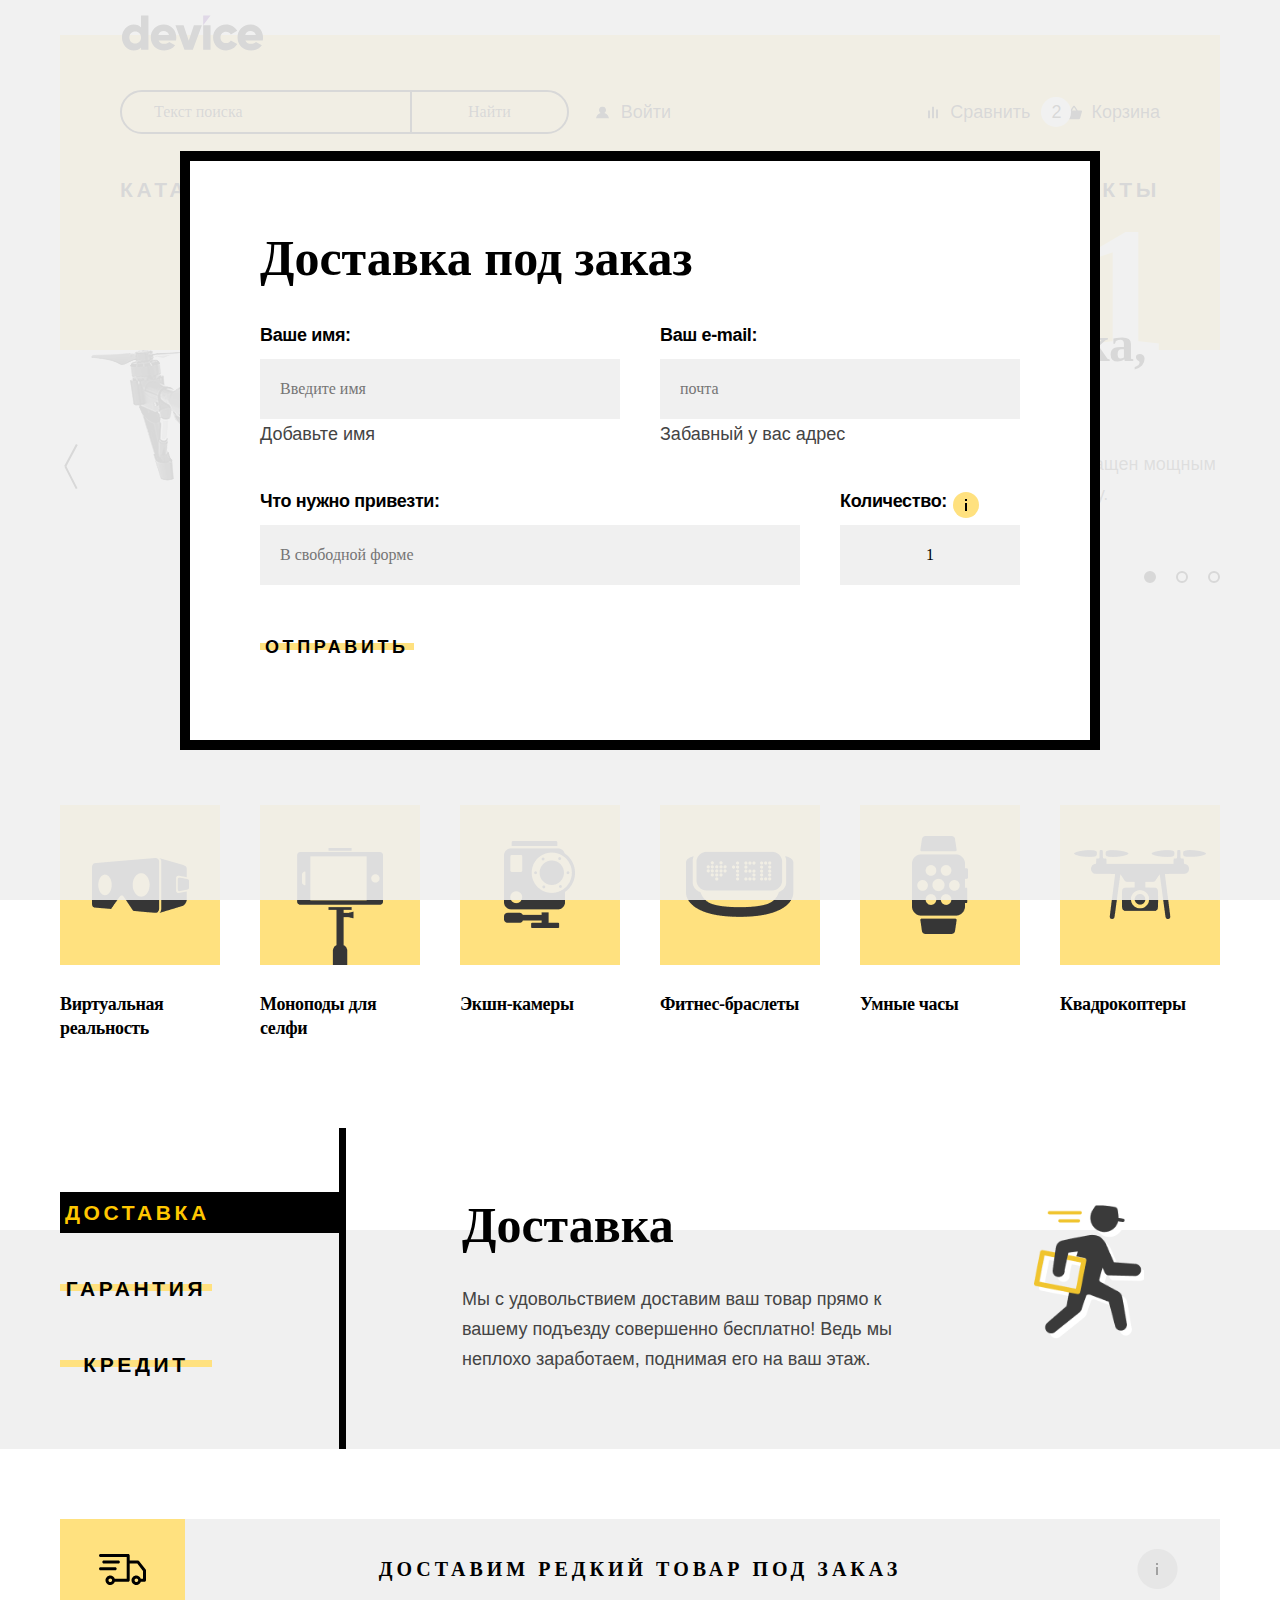
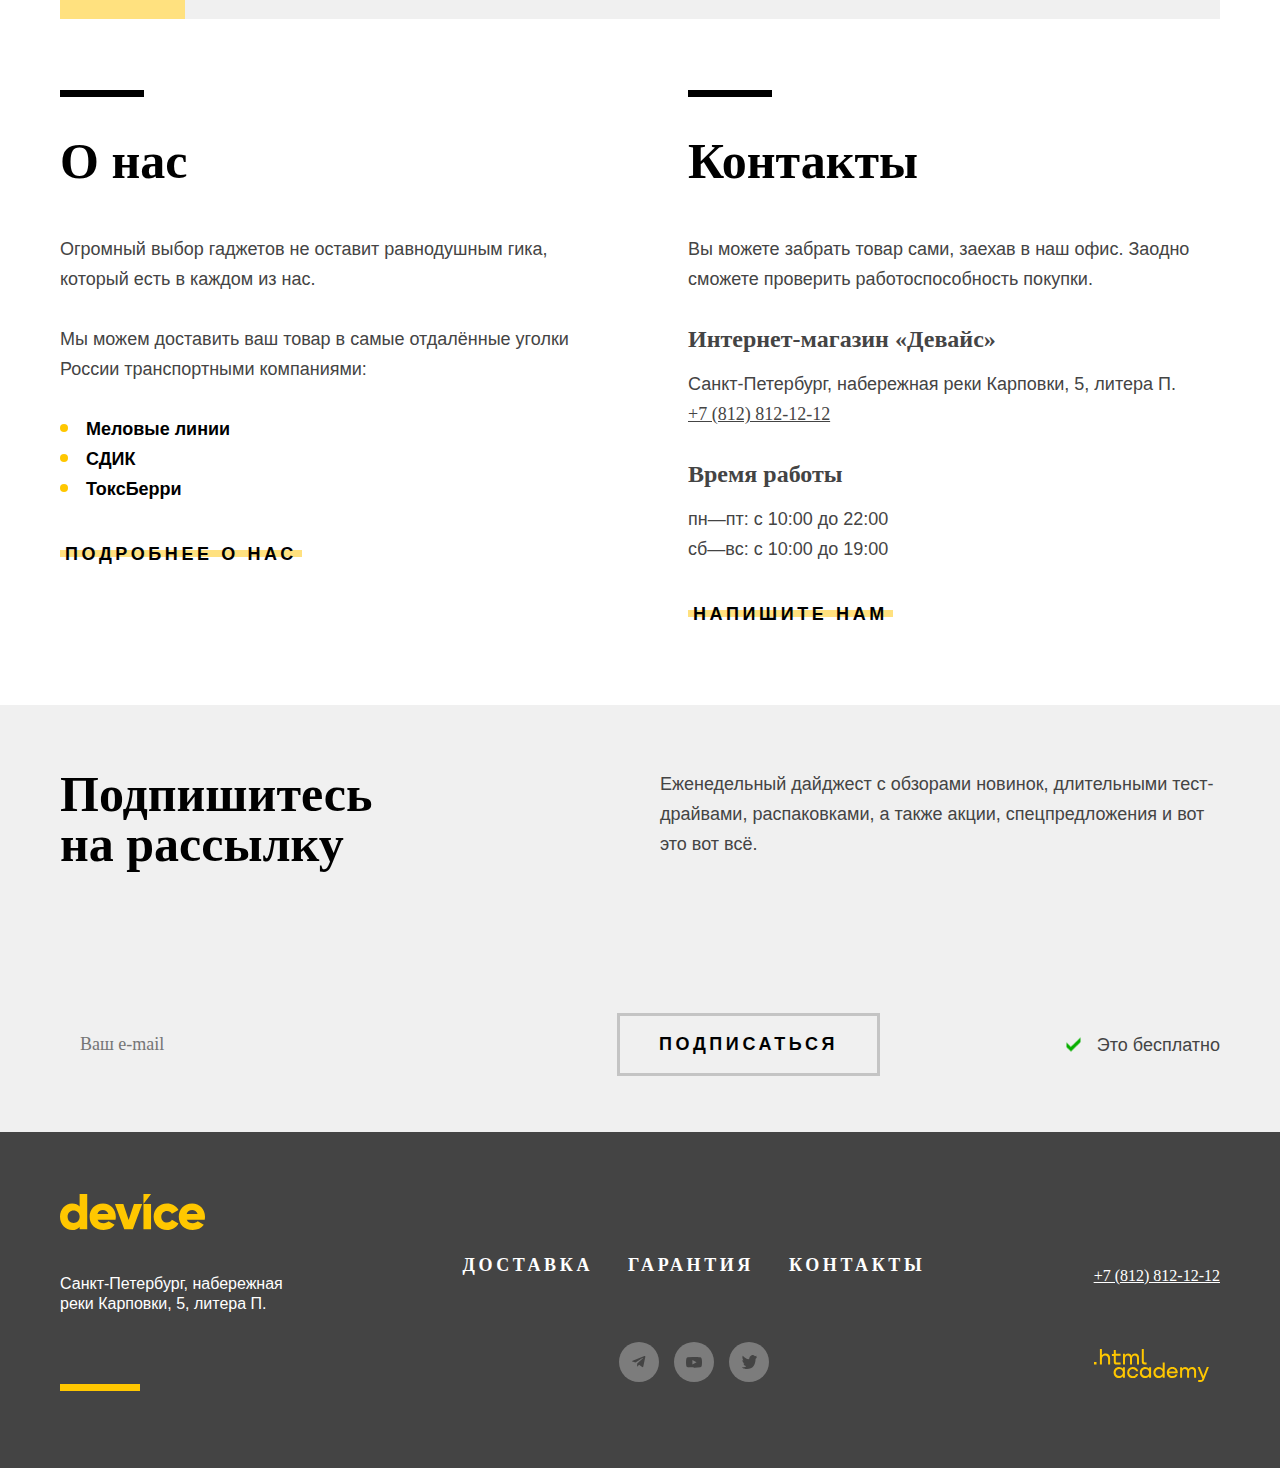
==== commit 7328bf82: "Добавляет модальное окно и тултип" ====
--- a/index.html
+++ b/index.html
@@ -482,6 +482,58 @@
         </section>
       </div>
     </footer>
+    <div class="modal-container modal-container-close">
+      <div class="modal modal-delivery">
+        <p class="modal-title">Доставка под заказ</p>
+        <form class="modal-form" action="action=https://echo.htmlacademy.ru/" method="post">
+          <p class="field-group field-group-form-name">
+            <label class="field-title" for="delivery-name">Ваше имя:</label>
+            <input class="field" type="text" id="delivery-name" name="name" placeholder="Введите имя">
+            <span class="field-subtitle-name">Добавьте имя</span>
+          </p>
+          <p class="field-group field-group-form-email">
+            <label class="field-title" for="delivery-email">Ваш e-mail:</label>
+            <input class="field" type="email" id="delivery-email" name="Email" placeholder="почта">
+            <span class="field-subtitle-email">Забавный у вас адрес</span>
+          </p>
+          <p class="field-group field-group-form-description">
+            <label class="field-title" for="delivery-description-form">Что нужно привезти:</label>
+            <input class="field" type="text" id="delivery-description-form" placeholder="В свободной форме">
+          </p>
+          <p class="field-group field-group-form-delivery-count">
+            <span class="field-title form-labele-icone">
+              <label class="field-title" for="product-delivery-count">Количество:</label>
+              <span class="tooltip">
+                <button class="tooltip-toggle" type="button" aria-labelledby="tooltip-label">
+                  <svg class="tooltip-icon" width="26" height="26" viewBox="0 0 26 26" fill="none" xmlns="http://www.w3.org/2000/svg">
+                    <circle cx="13" cy="13" r="13" fill="#FFE17F" />
+                    <path d="M14 7h-2v2h2V7ZM14 11h-2v8h2v-8Z" fill="#000" />
+                  </svg>
+                </button>
+                <span class="tooltip-text" role="tooltip" id="tooltip-label">Постараемся найти, сколько нужно. Привезём
+                  сколько получится по требованиям
+                  к провозу багажа.</span>
+              </span>
+            </span>
+
+            <span class="modal-delivery-button-wrapper">
+              <button class="button button-less">
+                <span class="visually-hidden">Отнять один</span>
+              </button>
+              <input class="field product-delivery-count" id="product-delivery-count" name="value" type="text"
+                value="1">
+              <button class="button button-more" type="button">
+                <span class="visually-hidden">Прибавить один</span>
+              </button>
+            </span>
+          </p>
+          <button class="button regular-button" type="submit">Отправить</button>
+        </form>
+        <button class="button close-button" type="button">
+          <span class="visually-hidden">Закрыть</span>
+        </button>
+      </div>
+    </div>
   </body>
 
 </html>
--- a/styles/styles.css
+++ b/styles/styles.css
@@ -301,6 +301,13 @@
   margin-bottom: 44px;
 }
 
+.button-less,
+.button-more {
+  width: 60px;
+  height: 60px;
+  background-color: #f0f0f0;
+}
+
 .page-header {
   display: flex;
   flex-direction: column;
@@ -422,27 +429,32 @@
 }
 
 .popover {
+
+  position: absolute;
+
+
+}
+
+.popover::before {
+  content: "";
+  position: absolute;
+  border: 8px solid transparent;
+  border-bottom: 10px solid #000000;
+  top: -18px;
+  left: 50%;
+}
+
+.popover-basket {
+  display: none;
+}
+
+.navigtion-item-basket:hover .popover-basket {
   display: block;
-  position: absolute;
   top: 40px;
   right: -72px;
   background-color: #000000;
   width: 320px;
   padding-bottom: 20px;
-
-}
-
-.popover::before {
-  content: "";
-  position: absolute;
-  border: 8px solid transparent;
-  border-bottom: 10px solid #000000;
-  top: -18px;
-  left: 50%;
-}
-
-.popover-basket {
-  display: block;
   z-index: 2;
 }
 
@@ -1522,3 +1534,156 @@
   text-transform: uppercase;
   color: #000000;
 }
+
+.modal-container {
+  display: flex;
+  position: fixed;
+  top: 0;
+  right: 0;
+  width: 100%;
+  height: 100%;
+  z-index: 2;
+  background-color: rgba(240, 240, 240, 0.9);
+  ;
+}
+
+.modal-container-close {}
+
+.modal {
+  position: relative;
+  margin: auto;
+  background-color: #ffffff;
+  border: 10px solid #000000;
+
+}
+
+.modal-delivery {
+  width: 920px;
+  padding: 72px 70px;
+}
+
+.modal-title {
+  font-family: 'Raleway';
+  font-style: normal;
+  font-weight: 800;
+  font-size: 50px;
+  line-height: 50px;
+  margin: 0;
+  margin-bottom: 42px;
+  color: #000000;
+}
+
+.modal-form {
+  display: flex;
+  flex-wrap: wrap;
+}
+
+.field-group {
+  display: flex;
+  flex-direction: column;
+  margin: 0;
+}
+
+.field-group-form-name,
+.field-group-form-email {
+  width: 360px;
+}
+
+.field-group-form-name {
+  margin-right: 40px;
+  margin-bottom: 42px;
+}
+
+.field-group-form-description {
+  width: 540px;
+  margin-right: 40px;
+  margin-bottom: 42px;
+}
+
+.field-group-form-delivery-count {
+  width: 180px;
+}
+
+.product-delivery-count {
+  width: 60px;
+  height: 60px;
+  padding: 20px 25px;
+  text-align: center;
+}
+
+.field-title {
+  font-weight: 700;
+  font-size: 18px;
+  line-height: 20px;
+  letter-spacing: -0.02em;
+  color: #000000;
+  margin-bottom: 14px;
+}
+
+.field {
+  font-family: "Rubik";
+  font-style: normal;
+  font-weight: 400;
+  font-size: 16px;
+  line-height: 20px;
+  background-color: #f0f0f0;
+  border: none;
+  padding: 20px 20px;
+}
+
+.modal-delivery-button-wrapper {
+  display: flex;
+}
+
+.field-group {}
+
+.field-group-form-delivery-count {}
+
+.field-title {}
+
+.form-labele-icone {}
+
+.tooltip {
+  position: absolute;
+}
+
+.tooltip-toggle {
+  width: 26px;
+  height: 26px;
+  background-color: transparent;
+  border: none;
+}
+
+.tooltip-icon {}
+
+.tooltip-text {
+  display: none;
+  position: absolute;
+  top: 40px;
+  left: -110px;
+  width: 200px;
+  background-color: #000000;
+  color: #ffffff;
+  font-weight: 400;
+  font-size: 16px;
+  line-height: 20px;
+  padding: 19px;
+}
+
+.tooltip-text::before {
+  content: "";
+  position: absolute;
+  border: 8px solid transparent;
+  border-bottom: 10px solid #000000;
+  top: -17px;
+  left: 61%;
+}
+
+.tooltip-toggle:hover + .tooltip-text,
+.tooltip-toggle:focus + .tooltip-text {
+  display: block;
+}
+
+.field-subtitle-name {}
+
+.field-subtitle-email {}
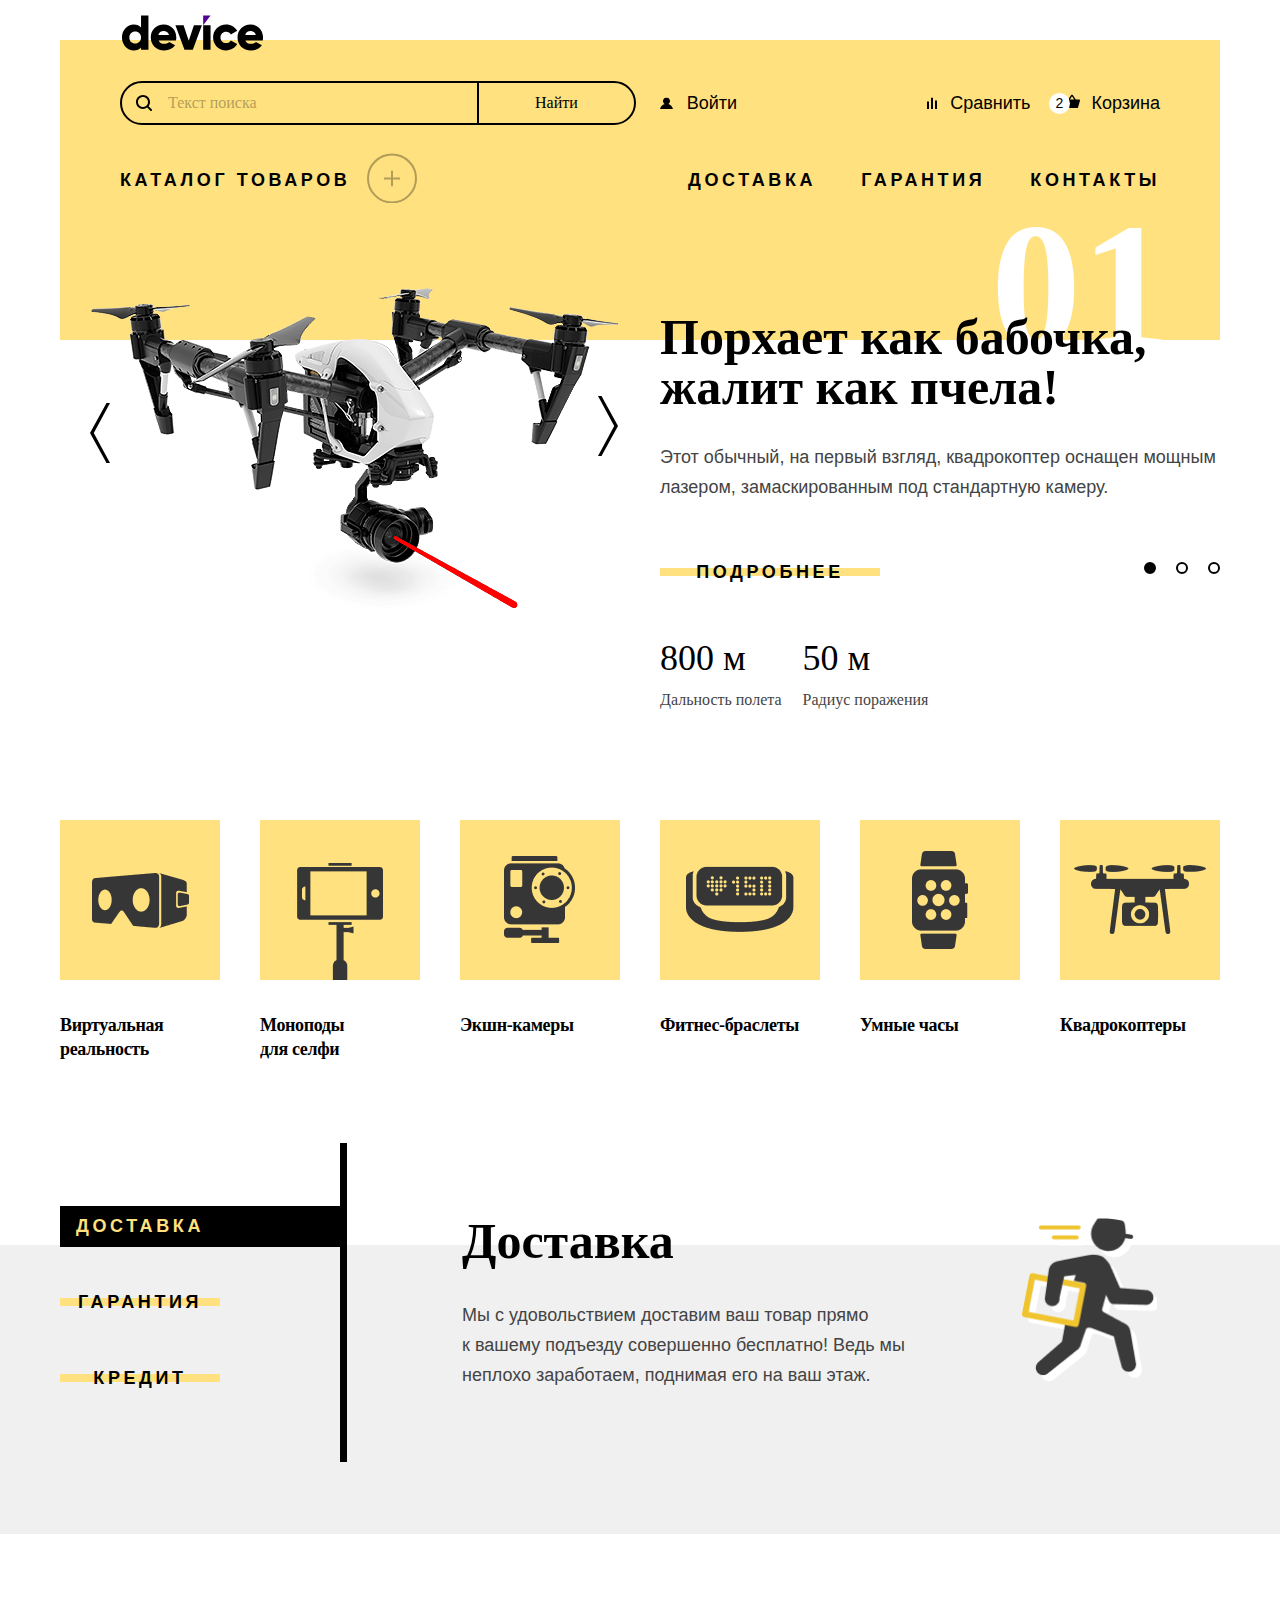
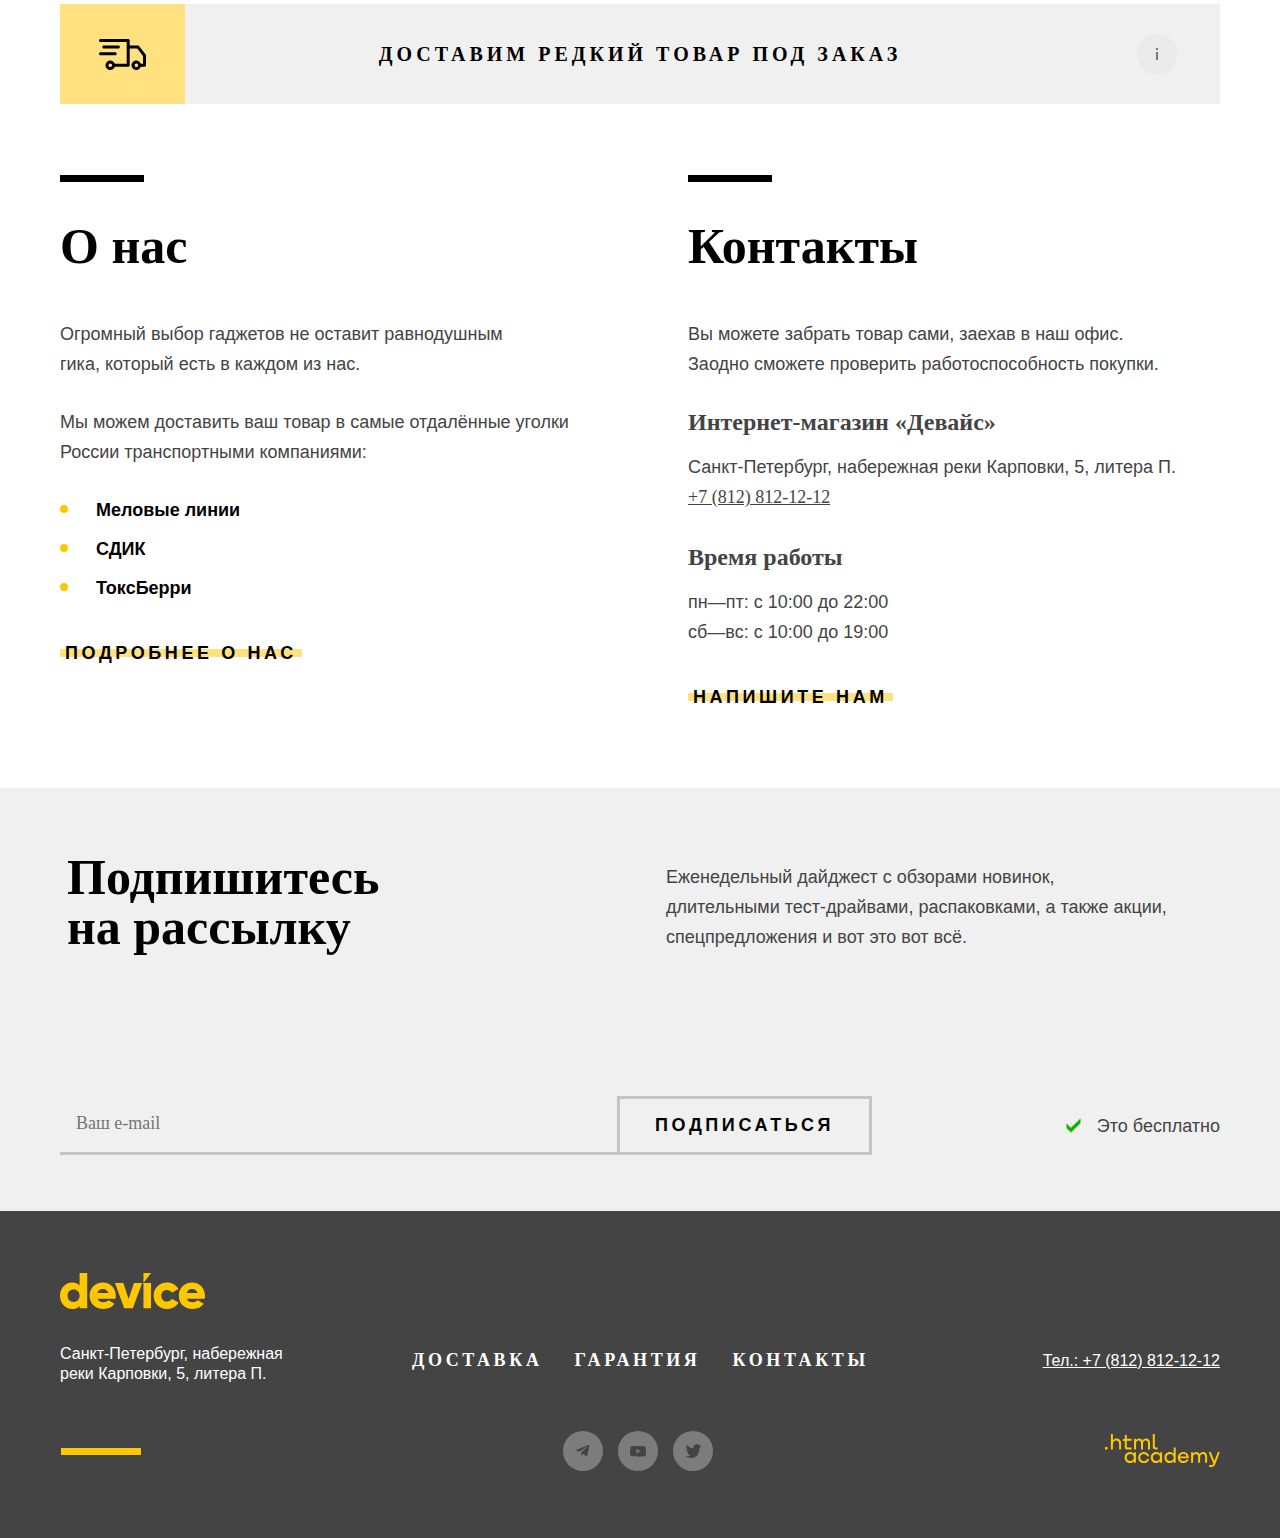
==== commit 9f41e0c9: "Добавляет правки в соответствии с PP" ====
--- a/index.html
+++ b/index.html
@@ -12,29 +12,30 @@
       <h1 class="visually-hidden">device</h1>
       <a href="index.html" class="page-header-logo">
         <div class="header-logo-wrapper">
-          <img width="145" height="36" src="images/logo-header.svg" alt="Логотип.">
+          <img class="header-logo" width="145" height="36" src="images/logo-header.svg" alt="Логотип.">
         </div>
       </a>
       <div class="header-top">
         <form class="header-form" action="https://echo.htmlacademy.ru/" method="get">
-          <label class="visually-hidden">Поиск</label>
-          <input class="header-form-search" type="text" placeholder="Текст поиска">
+          <label class="header-search-wrapper" aria-label="Поиск">
+            <input class="header-form-search" type="text" id="header-form-search" placeholder="Текст поиска">
+          </label>
           <button class="button header-form-button" type="button">Найти</button>
         </form>
         <nav class="navigation">
           <ul class="navigation-list navigation-list-user">
-            <li class="navigtion-item">
+            <li class="navigation-item">
               <a href="#" class="navigation-link navigation-link-login">Войти</a>
             </li>
-            <li class="navigtion-item visually-hidden">
+            <li class="navigation-item visually-hidden">
               <button class="button button-exit">Выйти</button>
             </li>
           </ul>
           <ul class="navigation-list">
-            <li class="navigtion-item navigtion-item-compare">
+            <li class="navigation-item navigation-item-compare">
               <a href="#" class="navigation-link navigtion-link-compare">Сравнить</a>
             </li>
-            <li class="navigtion-item navigtion-item-basket">
+            <li class="navigation-item navigation-item-basket">
               <a href="#" class="navigation-link navigation-link-basket">
                 <span class="basket-counter">2</span>
                 Корзина</a>
@@ -43,20 +44,25 @@
                 <form action="https://echo.htmlacademy.ru/" method="post" class="popover-basket-form">
                   <ol class="basket-list">
                     <li class="basket-item">
-                      <div class="basket-img-wrapper">
-                        <img class="basket-image" width="39" height="43" src="images/product-card/selfie-regular.jpg"
-                          alt="Любительская селфи-палка.">
+                      <div class="basket-item-content" tabindex="0">
+                        <div class="basket-img-wrapper">
+                          <img class="basket-image" width="39" height="43" src="images/product-card/selfie-regular.jpg"
+                            alt="Любительская селфи-палка.">
+                        </div>
+                        <p class="basket-description">Любительская селфи-палка</p>
                       </div>
-                      <p class="basket-description">Любительская селфи-палка</p>
-                      <button class="button button-close-basket" type="button"></button>
+                      <button class="button-close-basket" type="button"></button>
                     </li>
                     <li class="basket-item">
-                      <div class="basket-img-wrapper">
-                        <img class="basket-image" width="39" height="43" src="images/product-card/selfie-regular.jpg"
-                          alt="Любительская селфи-палка.">
+                      <div class="basket-item-content" tabindex="0">
+                        <div class="basket-img-wrapper">
+                          <img class="basket-image" width="39" height="43"
+                            src="images/product-card/selfie-proffesionale.jpg" alt="Любительская селфи-палка.">
+                        </div>
+                        <p class="basket-description">Профессиональная
+                          селфи-палка</p>
                       </div>
-                      <p class="basket-description">Любительская селфи-палка</p>
-                      <button class="button button-close-basket" type="button"></button>
+                      <button class="button-close-basket" type="button"></button>
                     </li>
                   </ol>
                   <div class="basket-total">
@@ -74,9 +80,7 @@
         <h2 class="visually-hidden">Подменю</h2>
         <ul class="header-catalog-list">
           <li class="header-catalog-item header-subcatalog-item">
-            <a class="header-info-link subcatalog-info-link" href="catalog.html">
-              <h3 class="header-catalog-title">Каталог товаров</h3>
-            </a>
+            <a class="header-info-link subcatalog-info-link" href="catalog.html">Каталог товаров</a>
             <ul class="subcatalog">
               <li class="subcatalog-item">
                 <a href="#" class="subcatalog-link">Виртуальная реальность</a>
@@ -92,25 +96,16 @@
               </li>
             </ul>
           </li>
-          <li class="header-catalog-item header-catalog-item-button">
-            <a href="#" class="button header-catalog-list-button"></a>
-          </li>
         </ul>
         <ul class="header-info-list">
           <li class="header-info-item">
-            <a href="#" class="header-info-link header-catalog-title">
-              <h3 class="header-catalog-title">Доставка</h3>
-            </a>
+            <a href="#" class="header-info-link header-catalog-title">Доставка</a>
           </li>
           <li class="header-info-item">
-            <a href="#" class="header-info-link header-catalog-title">
-              <h3 class="header-catalog-title">Гарантия</h3>
-            </a>
+            <a href="#" class="header-info-link header-catalog-title">Гарантия</a>
           </li>
           <li class="header-info-item">
-            <a href="#" class="header-info-link header-catalog-title">
-              <h3 class="header-catalog-title">Контакты</h3>
-            </a>
+            <a href="#" class="header-info-link header-catalog-title">Контакты</a>
           </li>
         </ul>
       </div>
@@ -123,26 +118,34 @@
             <div class="slider">
               <div class="slider-item-focused">
                 <div class="slider-item-wrapper">
-                  <img width="560" height="560" src="images/slider/drone.png"
+                  <img class="slider-item-image" width="560" height="560" src="images/slider/drone.png"
                     alt="Квадракоптер - оснащенный мощным лазером, замаскерованным под камеру.">
                 </div>
                 <div class="slider-controls">
                   <button class="button slider-controls-button slider-controls-prev" type="button">
+                    <svg width="20" height="60" viewBox="0 0 20 60" fill="none" xmlns="http://www.w3.org/2000/svg">
+                      <path d="M0 0h3.49999L20 30 3.5 60H0l16.2-30L0 0Z" fill="#000" />
+                    </svg>
                     <span class="visually-hidden">Предыдущее фото</span>
                   </button>
                   <button class="button slider-controls-button slider-controls-next" type="button">
+                    <svg width="20" height="60" viewBox="0 0 20 60" fill="none" xmlns="http://www.w3.org/2000/svg">
+                      <path d="M0 0h3.49999L20 30 3.5 60H0l16.2-30L0 0Z" fill="#000" />
+                    </svg>
                     <span class="visually-hidden">Следующее фото</span>
                   </button>
                 </div>
               </div>
               <div class="slider-item">
                 <div class="slider-item-wrapper">
-                  <img width="560" height="560" src="images/slider/bracelet.png" alt="Фитнес-браслет.">
+                  <img class="slider-item-image" width="560" height="560" src="images/slider/bracelet.png"
+                    alt="Фитнес-браслет.">
                 </div>
               </div>
               <div class="slider-item">
                 <div class="slider-item-wrapper">
-                  <img width="560" height="560" src="images/slider/selfie.png" alt="Длинная селфи-палка.">
+                  <img class="slider-item-image" width="560" height="560" src="images/slider/selfie.png"
+                    alt="Длинная селфи-палка.">
                 </div>
               </div>
             </div>
@@ -248,55 +251,55 @@
           <ul class="categories-list">
             <li class="categories-item">
               <a href="#" class="categories-link">
+                <h3 class="categories-title">Виртуальная реальность</h3>
                 <div class="ctegories-image-wrapper">
                   <img class="ctegories-image" width="160" height="160" src="images/category/vr.png"
                     alt="Виртуальная реальность.">
-                  <h3 class="categories-title">Виртуальная реальность</h3>
                 </div>
               </a>
             </li>
             <li class="categories-item">
               <a href="#" class="categories-link">
+                <h3 class="categories-title">Моноподы <br> для селфи</h3>
                 <div class="ctegories-image-wrapper">
                   <img class="ctegories-image" width="160" height="160" src="images/category/selfi.png"
                     alt="Моноподы для селфи.">
-                  <h3 class="categories-title">Моноподы для селфи</h3>
                 </div>
               </a>
             </li>
             <li class="categories-item">
               <a href="#" class="categories-link">
+                <h3 class="categories-title">Экшн-камеры</h3>
                 <div class="ctegories-image-wrapper">
                   <img class="ctegories-image" width="160" height="160" src="images/category/action-camera.png"
                     alt="Экшн-камеры.">
-                  <h3 class="categories-title">Экшн-камеры</h3>
                 </div>
               </a>
             </li>
             <li class="categories-item">
               <a href="#" class="categories-link">
+                <h3 class="categories-title">Фитнес-браслеты</h3>
                 <div class="ctegories-image-wrapper">
                   <img class="ctegories-image" width="160" height="160" src="images/category/fitness-bracelets.png"
                     alt="Фитнес-браслеты.">
-                  <h3 class="categories-title">Фитнес-браслеты</h3>
                 </div>
               </a>
             </li>
             <li class="categories-item">
               <a href="#" class="categories-link">
+                <h3 class="categories-title">Умные часы</h3>
                 <div class="ctegories-image-wrapper">
                   <img class="ctegories-image" width="160" height="160" src="images/category/smart-watch.png"
                     alt="Умные часы.">
-                  <h3 class="categories-title">Умные часы</h3>
                 </div>
               </a>
             </li>
             <li class="categories-item">
-              <a href="" class="categories-link">
+              <a href="#" class="categories-link">
+                <h3 class="categories-title">Квадрокоптеры</h3>
                 <div class="ctegories-image-wrapper">
                   <img class="ctegories-image" width="160" height="160" src="images/category/dron.png"
                     alt="Квадрокоптеры.">
-                  <h3 class="categories-title">Квадрокоптеры</h3>
                 </div>
               </a>
             </li>
@@ -307,27 +310,28 @@
         <h2 class="visually-hidden">Информация</h2>
         <div class="container">
           <ul class="info-list">
+            <li class="info-item info-item-active">
+              <a href="#" class="button regular-button tab-button">
+                Доставка
+              </a>
+            </li>
             <li class="info-item">
-              <a href="#" class="info-link-active button regular-button">
-                <h3 class="info-title">Доставка</h3>
+              <a href="#" class="button regular-button tab-button">
+                Гарантия
               </a>
             </li>
             <li class="info-item">
-              <a href="#" class=" button regular-button">
-                <h3 class="info-title">Гарантия</h3>
-              </a>
-            </li>
-            <li class="info-item">
-              <a href="#" class="button regular-button">
-                <h3 class="info-title">Кредит</h3>
+              <a href="#" class="button regular-button tab-button">
+                Кредит
               </a>
             </li>
           </ul>
           <div class="info-discription info-discription-delivery info-discription-active">
             <h2 class="info-discription-title">Доставка</h2>
             <p class="info-discription-text">Мы с удовольствием доставим ваш товар прямо
-              к вашему подъезду совершенно бесплатно! Ведь
-              мы неплохо заработаем, поднимая его на ваш этаж.</p>
+              <br>к вашему подъезду совершенно бесплатно! Ведь
+              мы неплохо заработаем, поднимая его на ваш этаж.
+            </p>
           </div>
           <div class="info-discription info-discription-guarantee">
             <h2 class="info-discription-title">Гарантия</h2>
@@ -345,13 +349,41 @@
       <div class="container">
         <section class="delivery">
           <h2 class="visually-hidden">Доставка</h2>
-          <button class="button delivery-button" type="button">Доставим редкий товар под заказ</button>
+          <a href="#" class="button delivery-button">
+            <div class="delivery-icon-wrapper">
+              <svg class="delivery-icon" width="47" height="31" viewBox="0 0 47 31" fill="none"
+                xmlns="http://www.w3.org/2000/svg">
+                <g clip-path="url(#a)" fill="#000">
+                  <path
+                    d="m46.7 15.4-6.5-8.2c-.3-.4-.7-.6-1.2-.6h-8.3V1.5C30.7.7 30 0 29.2 0H1.5C.7 0 0 .7 0 1.5S.7 3 1.5 3h26.2v21.7H15.8c-.6-1.9-2.4-3.3-4.5-3.3-2.6 0-4.8 2.2-4.8 4.8 0 2.6 2.2 4.8 4.8 4.8 2.1 0 3.9-1.4 4.5-3.3h13.4c.8 0 1.5-.7 1.5-1.5V9.6h7.6l5.7 7.3v7.9h-2.2c-.6-1.9-2.4-3.3-4.5-3.3-2.6 0-4.8 2.2-4.8 4.8 0 2.6 2.1 4.8 4.8 4.8 2.1 0 3.9-1.4 4.5-3.3h3.7c.8 0 1.5-.7 1.5-1.5v-9.9c0-.4-.1-.7-.3-1ZM11.3 28c-1 0-1.8-.8-1.8-1.8s.8-1.8 1.8-1.8 1.8.8 1.8 1.8-.9 1.8-1.8 1.8Zm26.1 0c-1 0-1.8-.8-1.8-1.8s.8-1.8 1.8-1.8 1.8.8 1.8 1.8-.9 1.8-1.8 1.8Z" />
+                  <path
+                    d="M19.4 9.6c.8 0 1.5-.7 1.5-1.5s-.7-1.5-1.5-1.5H4.8c-.8 0-1.5.7-1.5 1.5S4 9.6 4.8 9.6h14.6Zm-1.7 5.1c0-.8-.7-1.5-1.5-1.5H1.5c-.8 0-1.5.7-1.5 1.5s.7 1.5 1.5 1.5h14.7c.8 0 1.5-.7 1.5-1.5Z" />
+                </g>
+                <defs>
+                  <clipPath id="a">
+                    <path fill="#fff" d="M0 0h47v31H0z" />
+                  </clipPath>
+                </defs>
+              </svg>
+            </div>
+            <div class="delivery-text">
+              <p class="delivery-text">Доставим редкий товар под заказ</p>
+            </div>
+            <div class="delivery-info-icon">
+              <svg class="delivery-icon" width="41" height="40" viewBox="0 0 41 40" fill="none"
+                xmlns="http://www.w3.org/2000/svg">
+                <circle cx="20.5" cy="20" r="20" fill="#DCDCDC" fill-opacity=".5" />
+                <path d="M21 14h-2v2h2v-2ZM21 18h-2v8h2v-8Z" fill="#000" />
+              </svg>
+            </div>
+          </a>
         </section>
         <section class="about-us-contacts">
           <h2 class="visually-hidden">О нас, Контакты</h2>
           <section class="about-us">
             <h2 class="about-us-contacts-title">О нас</h2>
-            <p class="about-us-text-content">Огромный выбор гаджетов не оставит равнодушным гика, который есть в каждом
+            <p class="about-us-text-content">Огромный выбор гаджетов не оставит равнодушным <br> гика, который есть в
+              каждом
               из нас.
             </p>
             <p class="about-us-text-content">Мы можем доставить ваш товар в самые отдалённые уголки России транспортными
@@ -371,7 +403,7 @@
           </section>
           <section class="contacts">
             <h2 class="about-us-contacts-title">Контакты</h2>
-            <p class="contacts-text-content">Вы можете забрать товар сами, заехав в наш офис.
+            <p class="contacts-text-content">Вы можете забрать товар сами, заехав в наш офис. <br>
               Заодно сможете проверить работоспособность покупки.</p>
             <h3 class="contacts-title">Интернет-магазин «Девайс»</h3>
             <p class="contacts-adress">Санкт-Петербург, набережная реки Карповки, 5, литера П.</p>
@@ -389,13 +421,15 @@
         <h2 class="visually-hidden">Email рассылка</h2>
         <div class="container newsletter-content">
           <div class="newsletter-discription">
-            <label class="newsletter-title" for="newsletter-email">Подпишитесь
-              на рассылку</label>
+            <p class="newsletter-title">Подпишитесь
+              на рассылку</p>
             <p class="newsletter-text">Еженедельный дайджест с обзорами новинок,
-              длительными тест-драйвами, распаковками, а также акции, спецпредложения и вот это вот всё.</p>
+              <br>длительными тест-драйвами, распаковками, а также акции, спецпредложения и вот это вот всё.
+            </p>
           </div>
           <form class="newsletter-form" action="https://echo.htmlacademy.ru/" method="post">
-            <input type="email" class="field newsletter-field" id="newsletter-email" placeholder="Ваш e-mail">
+            <input type="email" class="field newsletter-field" id="newsletter-email" name="email"
+              placeholder="Ваш e-mail">
             <button class="button subscribe" type="submit">Подписаться</button>
             <p class="newsletter-form-text">Это бесплатно</p>
           </form>
@@ -410,7 +444,7 @@
           <h2 class="visually-hidden">Адрес</h2>
           <a href="index.html" class="logo-footer">
             <div class="footer-logo-wrapper">
-              <img width="145" height="36" src="images/logo-footer.svg" alt="Логотип.">
+              <img class="footer-logo-image" width="145" height="36" src="images/logo-footer.svg" alt="Логотип.">
             </div>
           </a>
           <p class="footer-adress-text">Санкт-Петербург, набережная реки Карповки, 5, литера П.</p>
@@ -434,7 +468,7 @@
                 <span class="visually-hidden">Телеграмм</span>
                 <svg class="social-img" aria-hidden="true" focusable="false" width="40" height="40" viewBox="0 0 40 40"
                   fill="currentColor" xmlns="http://www.w3.org/2000/svg">
-                  <circle cx="20" cy="20" r="20" fill="#fff" fill-opacity=".3" />
+                  <circle class="social-img-circle" cx="20" cy="20" r="20" fill="currentColor" />
                   <path
                     d="m25.44 14.07-11.82 4.56c-.8.33-.8.78-.14.98l3.03.94 7.02-4.43c.33-.2.64-.09.39.13l-5.7 5.13-.2 3.13c.3 0 .44-.14.61-.3l1.48-1.44 3.06 2.27c.57.31.97.15 1.12-.53l2-9.48c.21-.83-.3-1.2-.85-.96Z" />
                 </svg>
@@ -445,7 +479,7 @@
                 <span class="visually-hidden">Youtube</span>
                 <svg class="social-img" aria-hidden="true" focusable="false" width="40" height="40" viewBox="0 0 40 40"
                   fill="currentColor" xmlns="http://www.w3.org/2000/svg">
-                  <circle cx="20" cy="20" r="20" fill="#fff" fill-opacity=".3" />
+                  <circle class="social-img-circle" cx="20" cy="20" r="20" fill="currentColor" />
                   <g clip-path="url(#a)">
                     <path
                       d="M27.67 16.67a1.97 1.97 0 0 0-1.41-1.34C25.01 15 20 15 20 15a51.1 51.1 0 0 0-6.26.32 1.96 1.96 0 0 0-1.41 1.35 19.4 19.4 0 0 0-.33 3.67c0 1.22.1 2.45.33 3.66.09.32.27.61.51.85.25.23.56.4.9.5 1.27.32 6.26.32 6.26.32 2.09.02 4.18-.08 6.26-.31.34-.09.65-.26.9-.5.24-.23.42-.52.5-.84.24-1.21.35-2.44.34-3.67.02-1.23-.1-2.46-.33-3.68Zm-9.27 5.95v-4.57l4.18 2.29-4.18 2.28Z" />
@@ -461,9 +495,9 @@
             <li class="social-item">
               <a href="https://twitter.com/htmlacademy_ru" class="social-link">
                 <span class="visually-hidden">Twitter</span>
-                <svg class="social-img" aria-hidden="true" focusable="false" width="40" height="40" viewBox="0 0 40 40"
-                  fill="currentColor" xmlns="http://www.w3.org/2000/svg">
-                  <circle cx="20" cy="20" r="20" fill="#fff" fill-opacity=".3" />
+                <svg class="social-img" width="40" height="40" viewBox="0 0 40 40" fill="currentColor"
+                  xmlns="http://www.w3.org/2000/svg">
+                  <circle class="social-img-circle" cx="20" cy="20" r="20" fill="currentColor" />
                   <path
                     d="M22.7 13.16c1.5-.5 2.6.3 3.2 1.1.5-.2 1.1-.4 1.7-.6 0 .8-.5 1.4-.8 1.6.7.2 1.2-.4 1.2-.4-.1.9-.9 1.7-1.4 1.9-.2 6.3-2.8 10.4-8.9 10.3h-.4c-.3 0-3.7-.4-4.3-1.8 2 .2 3.4-.4 4.1-1.1-.8-.3-2.4-.4-2.6-2.8.3.2.5.3 1.1.2-1.1-.8-2.3-1.5-2.2-3.5.3.3.9.5 1.2.4-.6-.2-1.8-3.1-.8-4.6 1.6 1.7 3.3 3.4 6.3 3.5.2-2.1 1-3.5 2.6-4.2Z" />
                 </svg>
@@ -473,11 +507,13 @@
         </section>
         <section class="footer-telephone">
           <h2 class="visually-hidden">Контактный номер</h2>
-          <a class="contacts-phone footer-phone" href="tel:+7(812)812-12-12">+7 (812) 812-12-12</a>
+          <a class="footer-phone" href="tel:+7(812)812-12-12">Тел.: +7 (812) 812-12-12</a>
           <a href="https://htmlacademy.ru/" class="copyright-link">
-            <div class="copyright-wrapper">
-              <img width="115" height="33" src="images/htmlacademy-logo.svg" alt="Логотип html Academy.">
-            </div>
+            <svg aria-hidden="true" focusable="false" width="115" height="33" viewBox="0 0 115 33" fill="currentColor"
+              xmlns="http://www.w3.org/2000/svg">
+              <path
+                d="M0 12.9v2.6h2.5v-2.6H0Zm11.6-8.4c-1.6 0-2.8.7-3.6 1.7h-.1V0h-2v15.5h2v-5.3c0-2.1 1.3-3.6 3.3-3.6 1.8 0 2.9 1.4 2.9 3.2v5.7h2V9.4c.1-3-1.8-4.9-4.5-4.9Zm15 .3h-4.8V1.1h-2v3.8h-1.9v2h1.9v6c0 1.7 1 2.7 2.7 2.7h4.1v-2h-3.7c-.7 0-1.1-.4-1.1-1.1V6.8h4.8v-2Zm14.5-.2c-1.6 0-2.9.8-3.5 2.1h-.1c-.6-1.2-1.8-2.1-3.4-2.1-1.4 0-2.5.8-3.1 1.8h-.1V4.8H29v10.6h2V10c0-2 1-3.5 2.6-3.5 1.5 0 2.4 1 2.4 2.6v6.3h2V9.8c0-2.4 1.4-3.3 2.6-3.3 1.5 0 2.4 1 2.4 2.6v6.3h2V8.9c.1-2.5-1.4-4.3-3.9-4.3Zm6.7 8.1c0 1.7 1 2.7 2.8 2.7h2v-2h-1.7c-.7 0-1.1-.4-1.1-1.1V0h-2v12.7Zm-18.9 7c-.9-1.1-2.2-1.8-3.9-1.8-3.1 0-5.4 2.3-5.4 5.6s2.3 5.6 5.4 5.6c1.8 0 3-.8 3.8-1.9h.1v1.6h2V18.2h-2v1.5Zm-3.6 7.4c-2.2 0-3.6-1.6-3.6-3.6s1.4-3.6 3.6-3.6 3.6 1.6 3.6 3.6c0 1.9-1.4 3.6-3.6 3.6ZM44.2 22c-.5-2.4-2.6-4.1-5.4-4.1a5.4 5.4 0 0 0-5.6 5.6c0 3.1 2.2 5.6 5.6 5.6 2.8 0 4.9-1.8 5.4-4.2h-2.1a3.4 3.4 0 0 1-3.3 2.3c-2.2 0-3.6-1.6-3.6-3.6s1.4-3.6 3.6-3.6c1.6 0 2.8 1 3.3 2.2h2.1V22Zm10.9-2.3c-.9-1.1-2.2-1.8-3.9-1.8-3.1 0-5.4 2.3-5.4 5.6s2.3 5.6 5.4 5.6c1.8 0 3-.8 3.8-1.9h.1v1.6h2V18.2h-2v1.5Zm-3.6 7.4c-2.2 0-3.6-1.6-3.6-3.6s1.4-3.6 3.6-3.6 3.6 1.6 3.6 3.6c0 1.9-1.5 3.6-3.6 3.6Zm17.2-7.3c-.9-1.1-2.2-1.9-3.9-1.9-3.1 0-5.4 2.3-5.4 5.6s2.2 5.6 5.4 5.6c1.7 0 3-.8 3.8-1.8h.1v1.5h2V13.4h-2v6.4Zm-3.6 7.3c-2.2 0-3.6-1.6-3.6-3.6s1.4-3.6 3.6-3.6 3.6 1.6 3.6 3.6c-.1 2-1.5 3.6-3.6 3.6Zm13.2-9.2c-3.3 0-5.5 2.5-5.5 5.6 0 3 2.1 5.6 5.5 5.6 2.5 0 4.5-1.3 5.2-3.6h-2.1c-.5 1-1.6 1.6-3 1.6-1.9 0-3.3-1.3-3.4-2.9h8.8c.2-3.6-2-6.3-5.5-6.3Zm0 1.9c1.7 0 3 1 3.3 2.6h-6.5c.3-1.5 1.5-2.6 3.2-2.6Zm19.9-1.9c-1.6 0-2.9.8-3.6 2h-.1c-.6-1.2-1.8-2-3.4-2-1.4 0-2.5.7-3.1 1.8v-1.5h-1.9v10.6h2v-5.4c0-2 1-3.4 2.6-3.5 1.5 0 2.4 1 2.4 2.6v6.3h2v-5.6c0-2.4 1.4-3.3 2.6-3.3 1.5 0 2.4 1 2.4 2.6v6.3h2v-6.5c.1-2.6-1.4-4.4-3.9-4.4Zm11.2 9.1-3.6-8.9h-2.2l4.8 11.6c-.3.9-.7 1.2-1.7 1.2h-2.5v2h2.5c1.8 0 2.8-.8 3.5-2.6l4.7-12.2h-2.1l-3.4 8.9Z" />
+            </svg>
           </a>
         </section>
       </div>
@@ -486,50 +522,58 @@
       <div class="modal modal-delivery">
         <p class="modal-title">Доставка под заказ</p>
         <form class="modal-form" action="action=https://echo.htmlacademy.ru/" method="post">
-          <p class="field-group field-group-form-name">
-            <label class="field-title" for="delivery-name">Ваше имя:</label>
-            <input class="field" type="text" id="delivery-name" name="name" placeholder="Введите имя">
-            <span class="field-subtitle-name">Добавьте имя</span>
-          </p>
-          <p class="field-group field-group-form-email">
-            <label class="field-title" for="delivery-email">Ваш e-mail:</label>
-            <input class="field" type="email" id="delivery-email" name="Email" placeholder="почта">
-            <span class="field-subtitle-email">Забавный у вас адрес</span>
-          </p>
-          <p class="field-group field-group-form-description">
-            <label class="field-title" for="delivery-description-form">Что нужно привезти:</label>
-            <input class="field" type="text" id="delivery-description-form" placeholder="В свободной форме">
-          </p>
-          <p class="field-group field-group-form-delivery-count">
-            <span class="field-title form-labele-icone">
-              <label class="field-title" for="product-delivery-count">Количество:</label>
-              <span class="tooltip">
-                <button class="tooltip-toggle" type="button" aria-labelledby="tooltip-label">
-                  <svg class="tooltip-icon" width="26" height="26" viewBox="0 0 26 26" fill="none" xmlns="http://www.w3.org/2000/svg">
-                    <circle cx="13" cy="13" r="13" fill="#FFE17F" />
-                    <path d="M14 7h-2v2h2V7ZM14 11h-2v8h2v-8Z" fill="#000" />
-                  </svg>
+          <div class="modal-name-email-wrapper">
+            <p class="field-group field-group-form-name">
+              <label class="field-title" for="delivery-name">Ваше имя:</label>
+              <input class="field field-name" type="text" id="delivery-name" name="name" placeholder="Введите имя"
+                required>
+              <span class="field-subtitle-name">Добавьте имя</span>
+            </p>
+            <p class="field-group field-group-form-email">
+              <label class="field-title" for="delivery-email">Ваш e-mail:</label>
+              <input class="field field-email" type="email" id="delivery-email" name="Email" placeholder="почта"
+                required>
+              <span class="field-subtitle-email">Забавный у вас адрес</span>
+            </p>
+          </div>
+          <div class="modal-description-delivery-count">
+            <p class="field-group field-group-form-description">
+              <label class="field-title" for="delivery-description-form">Что нужно привезти:</label>
+              <input class="field field-text" type="text" id="delivery-description-form" placeholder="В свободной форме"
+                required>
+            </p>
+            <p class="field-group field-group-form-delivery-count">
+              <span class="field-title form-labele-icone">
+                <label class="field-title" for="product-delivery-count">Количество:</label>
+                <span class="tooltip">
+                  <button class="tooltip-toggle" type="button" aria-labelledby="tooltip-label">
+                    <svg class="tooltip-icon" width="26" height="26" viewBox="0 0 26 26" fill="none"
+                      xmlns="http://www.w3.org/2000/svg">
+                      <circle cx="13" cy="13" r="13" fill="#FFE17F" />
+                      <path d="M14 7h-2v2h2V7ZM14 11h-2v8h2v-8Z" fill="#000" />
+                    </svg>
+                  </button>
+                  <span class="tooltip-text" role="tooltip" id="tooltip-label">Постараемся найти, сколько нужно.
+                    Привезём
+                    сколько получится по требованиям
+                    к провозу багажа.</span>
+                </span>
+              </span>
+              <span class="modal-delivery-button-wrapper">
+                <button class="button button-less">
+                  <span class="visually-hidden">Отнять один</span>
                 </button>
-                <span class="tooltip-text" role="tooltip" id="tooltip-label">Постараемся найти, сколько нужно. Привезём
-                  сколько получится по требованиям
-                  к провозу багажа.</span>
+                <input class="field product-delivery-count" id="product-delivery-count" name="value" type="text"
+                  value="1">
+                <button class="button button-more" type="button">
+                  <span class="visually-hidden">Прибавить один</span>
+                </button>
               </span>
-            </span>
-
-            <span class="modal-delivery-button-wrapper">
-              <button class="button button-less">
-                <span class="visually-hidden">Отнять один</span>
-              </button>
-              <input class="field product-delivery-count" id="product-delivery-count" name="value" type="text"
-                value="1">
-              <button class="button button-more" type="button">
-                <span class="visually-hidden">Прибавить один</span>
-              </button>
-            </span>
-          </p>
+            </p>
+          </div>
           <button class="button regular-button" type="submit">Отправить</button>
         </form>
-        <button class="button close-button" type="button">
+        <button class="close-button" type="button">
           <span class="visually-hidden">Закрыть</span>
         </button>
       </div>
--- a/styles/styles.css
+++ b/styles/styles.css
@@ -60,7 +60,8 @@
 }
 
 .button {
-  display: block;
+  display: inline-block;
+  min-height: 40px;
   font-family: "Raleway", Arial, Helvetica, sans-serif;
   font-style: normal;
   font-weight: 800;
@@ -74,9 +75,26 @@
   border: none;
   color: #000000;
   margin: 0;
-  padding: 0;
+  padding: 10px 5px;
   background-color: transparent;
 }
+
+.regular-button {
+  background: linear-gradient(to bottom, transparent 16px, #ffe17f 16px, #ffe17f 24px, transparent 20px);
+}
+
+.regular-button:hover {
+  background-color: #ffe17f;
+}
+
+.regular-button:active {
+  background: #ffc700;
+}
+
+.regular-button:focus {
+  outline: 2px solid #af4fff;
+}
+
 
 .header-form-button {
   font-family: "Rubik";
@@ -93,6 +111,38 @@
   letter-spacing: normal;
 }
 
+.header-form-button:focus {
+  outline: none;
+}
+
+.header-form-button::before {
+  content: "";
+  position: absolute;
+  top: 0;
+  right: 0;
+  width: 160px;
+  height: 100%;
+}
+
+.header-form-button:focus:before {
+  outline: 2px solid #af4fff;
+  outline-offset: 2px;
+}
+
+.header-form-button:hover {
+  background-color: #000000;
+  color: #ffffff;
+}
+
+.header-form-button:active {
+  opacity: 0.3;
+}
+
+.header-form-button:disabled {
+  opacity: 0.3;
+  cursor: not-allowed;
+}
+
 .button-exit {
   font-family: "Rubik";
   font-style: normal;
@@ -105,29 +155,32 @@
   letter-spacing: 0;
 }
 
-.header-catalog-list-button {
-  position: relative;
-  width: 50px;
-  height: 50px;
-  border-radius: 50%;
-  border: 2px solid #000000;
-  opacity: 0.3;
-}
-
 .button-close-basket {
-  position: absolute;
-  top: 20px;
-  right: -40px;
+  padding: 0;
   width: 10px;
   height: 10px;
   background-image: url("../images/icon/white-cross.svg");
   background-repeat: no-repeat;
-}
-
-.regular-button {
-  padding: 10px 5px;
-  align-self: self-start;
-  background: linear-gradient(to bottom, transparent 16px, #ffe17f 15px, #ffe17f 23px, transparent 23px);
+  background-color: transparent;
+  border: none;
+  align-self: flex-start;
+}
+
+.button-close-basket:focus {
+  outline: 2px solid #af4fff;
+  outline-offset: 2px;
+}
+
+.button-close-basket:hover {
+  opacity: 0.3;
+}
+
+.button-close-basket:active {
+  opacity: 0.6;
+}
+
+.tab-button {
+  min-width: 160px;
 }
 
 .slider-paginator-button {
@@ -140,43 +193,72 @@
   cursor: pointer;
 }
 
+.slider-paginator-button::before {
+  content: "";
+  position: absolute;
+  width: 12px;
+  height: 12px;
+  top: 15px;
+  left: 0;
+  background-color: transparent;
+}
+
+.slider-paginator-button:hover {
+  opacity: 0.6;
+}
+
+.slider-paginator-button:active {
+  opacity: 0.3;
+}
+
+.slider-paginator-button:focus::before {
+  outline: 2px solid #af4fff;
+  outline-offset: 2px;
+}
+
+.slider-paginator-button:focus {
+  outline: none;
+}
+
+.slider-paginator-button:disabled {
+  opacity: 0.1;
+}
+
 .slider-paginator-button-active {
   background-color: #000000;
 }
 
 .slider-controls-button {
   position: relative;
-  width: 20px;
-  height: 60px;
-}
-
-.slider-controls-button::before {
-  content: "";
-  position: absolute;
-  top: 8px;
-  width: 2px;
-  height: 25px;
-  background-color: #000000;
-  transform: rotate(28deg);
-}
-
-.slider-controls-button::after {
-  content: "";
-  position: absolute;
-  bottom: 5px;
-  width: 2px;
-  height: 25px;
-  background-color: #000000;
-  transform: rotate(333deg);
+  top: 2px;
+  left: 3px;
+}
+
+.slider-controls-button:hover {
+  opacity: 0.6;
+}
+
+.slider-controls-button:active {
+  opacity: 0.3;
+}
+
+.slider-controls-button:focus {
+  outline: 2px solid #af4fff;
+}
+
+.slider-controls-prev {
+  transform: rotate(180deg);
 }
 
 .slider-controls-next {
-  transform: rotate(180deg);
+  top: 0;
 }
 
 .info-link-active {}
 
 .delivery-button {
+  display: flex;
+  justify-content: space-between;
   font-family: "Raleway";
   font-style: normal;
   font-weight: 800;
@@ -185,41 +267,30 @@
   text-align: center;
   letter-spacing: 0.2em;
   text-transform: uppercase;
-  width: 910px;
-  padding: 40px 0;
+  width: 100%;
+  padding: 0;
   margin: 0 auto;
   background-color: #f0f0f0;
 }
 
-.delivery-button::before {
-  content: "";
-  position: absolute;
-  top: 0;
-  left: 0;
-  width: 125px;
-  height: 100px;
-  background-color: #ffe17f;
-  background-image: url("../images/icon/delivery-car.svg");
-  background-repeat: no-repeat;
-  background-position: center;
-}
-
-.delivery-button::after {
-  content: "";
-  position: absolute;
-  top: 0;
-  right: 0;
-  width: 125px;
-  height: 100px;
-  background-color: #f0f0f0;
-  background-image: url("../images/icon/delivery-info.png");
-  background-repeat: no-repeat;
-  background-position: center;
-}
-
 .subscribe {
-  padding: 18px 39px;
+  padding: 16px 35px;
   border: 3px solid #c4c4c4;
+}
+
+.subscribe:hover {
+  background-color: #000000;
+  border-color: #000000;
+  color: #ffffff;
+}
+
+.subscribe:active {
+  opacity: 0.3;
+}
+
+.subscribe:focus {
+  outline: 2px solid #af4fff;
+  outline-offset: 2px;
 }
 
 .range-toggle {
@@ -235,70 +306,104 @@
   cursor: pointer;
 }
 
-.toggle-min {}
+.range-toggle::after {
+  content: "";
+  position: absolute;
+  top: -2px;
+  left: -2px;
+  width: 18px;
+  height: 18px;
+}
+
+.range-toggle:focus {
+  outline: none;
+}
+
+.range-toggle:focus::after {
+  outline: 2px solid #af4fff;
+}
+
+.range-toggle:hover {
+  border-color: rgba(0, 0, 0, 0.5);
+}
+
+.range-toggle:active {
+  background-color: #000000;
+}
+
+.toggle-min {
+  left: -15px;
+}
 
 .toggle-max {
-  left: 120px;
-}
-
-.control-input[type="checkbox"]:checked + .control-mark {
-  background-image: url("../images/icon/checked.png");
-  background-repeat: no-repeat;
-  background-position: 3px;
-}
-
-.control-input[type="radio"]:checked + .control-mark::after {
-  content: "";
-  position: absolute;
-  width: 8px;
-  height: 8px;
-  background-color: #000000;
-  border-radius: 50%;
-  top: 4px;
-  left: 4px;
-}
-
-.product-card .button {
-  display: none;
-  position: absolute;
-  top: 42%;
-  left: 50%;
-  transform: translateX(-50%);
+  left: 104px;
 }
 
 .sort-button {
   position: relative;
   width: 30px;
   height: 30px;
-}
-
-.sort-button::after {
+  background-color: transparent;
+  border: none;
+  padding: 0;
+  cursor: pointer;
+}
+
+.sort-button-up::after {
   content: "";
   position: absolute;
   border: 5px solid transparent;
-  opacity: 0.2;
-}
-
-.sort-button-up::after {
-  border-bottom: 10px solid #000000;
+  border-bottom: 10px solid rgba(0, 0, 0, 1);
+  opacity: 0.3;
   top: 25%;
   left: 25%;
 }
 
 .sort-button-down::after {
-  border-top: 10px solid #000000;
+  content: "";
+  position: absolute;
+  border: 5px solid transparent;
+  border-top: 10px solid rgba(0, 0, 0, 1);
+  opacity: 0.3;
   top: 25%;
   left: 25%;
 }
 
+.sort-button-up:hover::after,
+.sort-button-down:hover::after {
+  opacity: 0.6;
+}
+
+.sort-button-up:active::after,
+.sort-button-down:active:after {
+  opacity: 1;
+}
+
+.sort-button:focus {
+  outline: 2px solid #af4fff;
+}
+
 .show-more-button {
   width: 760px;
-  padding: 18px;
-  border: 3px solid #e5e5e5;
+  padding: 16px;
+  border: 2px solid #e5e5e5;
   font-size: 16px;
   line-height: 19px;
   margin: 0 auto;
   margin-bottom: 44px;
+}
+
+.show-more-button:hover {
+  border-color: #000000;
+}
+
+.show-more-button:active {
+  opacity: 0.3;
+}
+
+.show-more-button:focus {
+  outline: 2px solid #af4fff;
+  outline-offset: 2px;
 }
 
 .button-less,
@@ -308,11 +413,57 @@
   background-color: #f0f0f0;
 }
 
+.button-less {
+  background-image: url("../images/icon/minus.png");
+  background-repeat: no-repeat;
+}
+
+.button-more {
+  background-image: url("../images/icon/plus.png");
+  background-repeat: no-repeat;
+}
+
+.close-button {
+  position: absolute;
+  top: 74px;
+  right: 71px;
+  width: 26px;
+  height: 26px;
+  background-image: url("../images/icon/icon-cross.png");
+  background-repeat: no-repeat;
+  border: none;
+  background-color: transparent;
+}
+
+.page-header-logo:focus,
+.logo-footer:focus,
+.close-button:focus,
+.button-less:focus,
+.button-more:focus {
+  outline: 2px solid #af4fff;
+}
+
+.header-logo:hover,
+.footer-logo:hover,
+.close-button:hover,
+.button-less:hover,
+.button-more:hover {
+  opacity: 0.6;
+}
+
+.header-logo:active,
+.footer-logo:active,
+.close-button:active,
+.button-less:active,
+.button-more:active {
+  opacity: 0.3;
+}
+
 .page-header {
   display: flex;
   flex-direction: column;
-  padding: 15px 60px 22px;
-  background: linear-gradient(to bottom, #ffffff 35px, #ffe17f 35px);
+  padding: 15px 60px 21px;
+  background: linear-gradient(to bottom, #ffffff 40px, #ffe17f 35px);
 }
 
 .page-header-catalog {
@@ -321,10 +472,15 @@
 
 .page-header-logo {
   margin-bottom: 30px;
+  align-self: self-start;
 }
 
 .header-logo-wrapper {}
 
+.header-logo {
+  display: block;
+}
+
 .header-top {
   display: flex;
   margin-bottom: 30px;
@@ -332,10 +488,13 @@
 
 .header-form {
   display: flex;
-  margin-right: 26px;
+  align-items: flex-start;
+  position: relative;
+  margin-right: 25px;
 }
 
 .header-form-search {
+  width: 359px;
   border-radius: 50px 0 0 50px;
   border: 2px solid #000000;
   font-family: "Rubik";
@@ -345,8 +504,21 @@
   line-height: 20px;
   padding: 10px 0;
   padding-right: 56px;
-  padding-left: 32px;
+  padding-left: 46px;
   background-color: transparent;
+  background-image: url("../images/icon/search.svg");
+  background-repeat: no-repeat;
+  background-position: 14px;
+}
+
+.header-form-search:focus {
+  outline: none;
+}
+
+.header-search-wrapper:focus-within {
+  outline: 2px solid #af4fff;
+  outline-offset: 2px;
+  z-index: 1;
 }
 
 .header-form-search::placeholder {
@@ -356,6 +528,16 @@
   font-size: 16px;
   line-height: 20px;
   color: inherit;
+  opacity: 0.3;
+}
+
+.header-form-search:hover::placeholder {
+  opacity: 1;
+}
+
+.header-form-search:disabled {
+  cursor: not-allowed;
+  opacity: 0.3;
 }
 
 .navigation {
@@ -382,16 +564,29 @@
   margin-right: auto;
 }
 
-.navigation-list .navigtion-item:not(:last-child) {
+.navigation-list .navigation-item:not(:last-child) {
   margin-right: 36px;
 }
 
-.navigation-list-user .navigtion-item:not(:last-child) {
+.navigation-list-user .navigation-item:not(:last-child) {
   margin-right: 26px;
 }
 
-.navigtion-item {
-  position: relative;
+.navigation-item {
+  position: relative;
+}
+
+.navigation-link:focus {
+  outline: 2px solid #af4fff;
+  outline-offset: 2px;
+}
+
+.navigation-link:hover {
+  opacity: 0.6;
+}
+
+.navigation-link:active {
+  opacity: 0.3;
 }
 
 .navigation-link {
@@ -399,14 +594,37 @@
   color: inherit;
 }
 
+.navigtion-link-compare {
+  padding-left: 22px;
+}
+
+.navigtion-link-compare::before {
+  content: "";
+  position: absolute;
+  top: 9px;
+  left: -1px;
+  width: 10px;
+  height: 12px;
+  background-image: url("../images/icon/compare.svg");
+  background-repeat: no-repeat;
+}
+
 .navigation-link-login {
   padding-left: 26px;
+}
+
+.navigation-link-login::before {
+  content: "";
+  position: absolute;
+  top: 9px;
+  left: -2px;
+  width: 15px;
+  height: 12px;
   background-image: url("../images/icon/login.svg");
   background-repeat: no-repeat;
-  background-position: left;
-}
-
-.navigtion-link-compare {
+}
+
+.navigation-link-compare {
   padding-left: 22px;
   background-image: url("../images/icon/compare.svg");
   background-repeat: no-repeat;
@@ -415,43 +633,67 @@
 
 .navigation-link-basket {
   padding-left: 25px;
+}
+
+.navigation-link-basket::before {
+  content: "";
+  position: absolute;
+  top: 6px;
+  left: -2px;
+  width: 16px;
+  height: 14px;
   background-image: url("../images/icon/basked.svg");
   background-repeat: no-repeat;
-  background-position: left;
 }
 
 .basket-counter {
   position: absolute;
-  left: -25px;
-  padding: 0 10px;
-  background-color: white;
+  top: 7px;
+  left: -11px;
+  padding: 0;
+  padding-right: 5px;
   border-radius: 50%;
+  font-weight: 400;
+  font-size: 14px;
+  line-height: 17px;
+  z-index: 1;
+}
+
+.basket-counter::after {
+  content: "";
+  position: absolute;
+  top: -2px;
+  left: -6px;
+  width: 21px;
+  height: 21px;
+  border-radius: 50%;
+  background-color: #ffffff;
+  z-index: -1;
+
 }
 
 .popover {
-
-  position: absolute;
-
-
+  position: absolute;
 }
 
 .popover::before {
   content: "";
   position: absolute;
-  border: 8px solid transparent;
+  border: 11px solid transparent;
   border-bottom: 10px solid #000000;
   top: -18px;
-  left: 50%;
+  left: 47%;
 }
 
 .popover-basket {
-  display: none;
-}
-
-.navigtion-item-basket:hover .popover-basket {
+  display:none;
+}
+
+.navigation-item-basket:hover .popover-basket,
+.navigation-item-basket:focus-within .popover-basket {
   display: block;
-  top: 40px;
-  right: -72px;
+  top: 35px;
+  right: -77px;
   background-color: #000000;
   width: 320px;
   padding-bottom: 20px;
@@ -467,6 +709,8 @@
 }
 
 .basket-list {
+  display: flex;
+  flex-wrap: wrap;
   list-style: none;
   margin: 0;
   padding: 0;
@@ -474,9 +718,26 @@
 
 .basket-item {
   display: flex;
+  justify-content: space-between;
+  align-items: center;
+  width: 100%;
   position: relative;
   padding: 20px;
-  align-items: center;
+}
+
+.basket-total-product-count,
+.basket-total-product-price{
+  margin: 0;
+  padding: 12px 0;
+}
+
+.basket-item-content {
+  display: flex;
+}
+
+.basket-item-content:focus {
+  outline: 2px solid #af4fff;
+  outline-offset: 2px;
 }
 
 .basket-item:not(:last-child)::after {
@@ -494,6 +755,10 @@
   margin-right: 23px;
 }
 
+.basket-image {
+  display: block;
+}
+
 .basket-description {
   margin: 0;
   width: 155px;
@@ -514,6 +779,23 @@
   margin: 0 auto;
 }
 
+.open-basket:hover {
+  background-color: #ffe17f;
+}
+
+.open-basket:active {
+  color: rgba(0, 0, 0, 0.3);
+}
+
+.open-basket:focus {
+  outline: 2px solid #af4fff;
+  outline-offset: 2px;
+}
+
+.open-basket:disabled {
+  opacity: 0.6;
+}
+
 .header-catalog-info {
   display: flex;
 }
@@ -524,13 +806,13 @@
   flex-wrap: wrap;
   align-items: center;
   margin: 0;
-  padding: 0;
+  padding: 15px 0;
   list-style: none;
   font-family: "Raleway", Arial, Helvetica, sans-serif;
   font-style: normal;
   font-weight: 800;
   font-size: 18px;
-  line-height: 21px;
+  line-height: 20px;
   letter-spacing: 0.2em;
   text-transform: uppercase;
   color: #000000;
@@ -545,8 +827,64 @@
   display: none;
 }
 
+.header-subcatalog-item::before {
+  content: "";
+  position: absolute;
+  top: 8px;
+  right: 0;
+  transform: translateY(-50%);
+  width: 50px;
+  height: 50px;
+  background-image: url("../images/icon/button-plus.svg");
+  z-index: 1;
+  cursor: pointer;
+  opacity: 0.3;
+}
+
+.header-subcatalog-item:hover::before {
+  opacity: 1;
+}
+
+.header-subcatalog-item:hover:before {
+  background-image: url("../images/icon/button-minus.svg");
+}
+
+.header-subcatalog-item:hover .subcatalog,
+.header-subcatalog-item:focus-within .subcatalog {
+  display: flex;
+  z-index: 2;
+}
+
+.header-info-link {
+  text-decoration: none;
+  color: inherit;
+  padding: 0;
+}
+
+.header-info-link-active,
+.subcatalog-link-active {
+  border-bottom: 2px solid #000000;
+}
+
+.header-info-link:focus,
+.subcatalog-link:focus {
+  outline: 2px solid #af4fff;
+  outline-offset: 2px;
+}
+
+.header-info-link:hover,
+.subcatalog-link:hover {
+  opacity: 0.6;
+}
+
+.header-info-link:active,
+.subcatalog-link:active {
+  opacity: 0.3;
+}
+
 .subcatalog-info-link {
-  padding-bottom: 30px;
+  padding: 15px 0;
+  padding-right: 67px;
 }
 
 .subcatalog {
@@ -554,10 +892,11 @@
   position: absolute;
   background-color: #ffe17f;
   left: -60px;
+  top: 40px;
   list-style: none;
   margin: 0;
   padding: 0;
-  padding-top: 33px;
+  padding-top: 10px;
   padding-bottom: 26px;
   padding-left: 60px;
   width: 1160px;
@@ -597,20 +936,10 @@
   margin-right: 7px;
 }
 
-.header-catalog-title {
-  margin: 0;
-}
-
 .header-info-item:not(:last-child) {
   margin-right: 45px;
 }
 
-.header-info-link {
-  text-decoration: none;
-  color: inherit;
-  padding: 15px 0;
-}
-
 .main-index {}
 
 .main-gallery {
@@ -618,6 +947,7 @@
   align-items: center;
   position: relative;
   background: linear-gradient(to bottom, #ffe17f 114px, #ffffff 114px);
+  margin-bottom: 34px;
 }
 
 .gallery {}
@@ -628,23 +958,32 @@
 
 .slider-item-focused {
   position: relative;
+  position: relative;
+  top: -36px;
 }
 
 .slider-item {
   display: none;
 }
 
+.slider-item-image {
+  display: block;
+}
+
 .slider-item-wrapper {}
 
 .slider-controls {
   position: absolute;
   display: flex;
   top: 35%;
-  width: 100%;
+  right: 0;
+  width: 96%;
   justify-content: space-between;
 }
 
 .gallery-content {
+  position: relative;
+  top: 7px;
   z-index: 1;
 }
 
@@ -656,8 +995,8 @@
   font-size: 180px;
   line-height: 30px;
   color: #ffffff;
-  right: 52px;
-  top: 40px;
+  right: 49px;
+  top: 46px;
 }
 
 .gallery-discription {
@@ -667,6 +1006,7 @@
 .gallery-discription-active {
   display: flex;
   flex-direction: column;
+  align-items: flex-start;
 }
 
 .gallery-discription-active .regular-button {
@@ -696,7 +1036,7 @@
 }
 
 .gallery-feature-item:not(:last-child) {
-  margin-right: 40px;
+  margin-right: 21px;
 }
 
 .gallery-feature-list {
@@ -728,7 +1068,7 @@
 .slider-paginator {
   position: absolute;
   right: 0;
-  top: 57%;
+  top: 58%;
   z-index: 1;
 }
 
@@ -742,7 +1082,9 @@
   justify-content: space-between;
 }
 
-.slider-paginator-item {}
+.slider-paginator-item {
+  position: relative;
+}
 
 .categories {
   margin-bottom: 70px;
@@ -761,13 +1103,31 @@
 .categories-item {}
 
 .categories-link {
+  display: flex;
+  flex-direction: column-reverse;
   text-decoration: none;
 }
 
-.ctegories-image-wrapper {}
+.categories-link:hover .ctegories-image {
+  background-color: #ffc700;
+}
+
+.categories-link:active {
+  opacity: 0.3;
+}
+
+.categories-link:focus {
+  outline: solid 2px #af4fff;
+  outline-offset: 2px;
+}
+
+.ctegories-image-wrapper {
+  margin-bottom: 33px;
+}
 
 .ctegories-image {
   background-color: #ffe17f;
+  display: block;
 }
 
 .categories-title {
@@ -779,11 +1139,13 @@
   letter-spacing: -0.02em;
   text-align: left;
   color: #000000;
+  margin: 0;
 }
 
 .info {
-  background: linear-gradient(to bottom, #ffffff 102px, #f0f0f0 102px);
+  background: linear-gradient(to bottom, #ffffff 114px, #f0f0f0 102px);
   margin-bottom: 70px;
+  padding-bottom: 60px;
 }
 
 .info .container {
@@ -795,36 +1157,45 @@
   flex-wrap: wrap;
   position: relative;
   margin: 0;
-  padding: 0;
+  margin-right: 116px;
+  padding: 75px 0;
   list-style: none;
-  padding: 64px 0;
   width: 286px;
-  border-right: 7px solid #000000;
+}
+
+.info-list::after {
+  content: "";
+  position: absolute;
+  top: 12px;
+  right: -1px;
+  width: 7px;
+  height: 319px;
+  background-color: #000000;
 }
 
 .info-item {
-  position: relative;
+  width: 100%;
+}
+
+.info-item-active {
+  background-color: #000000;
+}
+
+.info-item-active .regular-button {
+  background: transparent;
+  color: #ffe17f;
+}
+
+.info-item-active .regular-button:hover {
+  color: rgba(255, 225, 127, 0.5);
+}
+
+.info-item-active .regular-button:active {
+  color: rgba(255, 225, 127, 0.3);
 }
 
 .info-item:not(:last-child) {
   margin-bottom: 35px;
-}
-
-.info-item a {
-  min-width: 152px;
-}
-
-.info-link-active {
-  color: #ffffff;
-  background: none;
-  width: 280px;
-
-}
-
-.info-item .info-link-active {
-  background-color: #000000;
-  text-align: left;
-  color: #ffc700;
 }
 
 .info-title {
@@ -855,8 +1226,11 @@
 }
 
 .info-discription-delivery::before {
+  position: absolute;
+  top: 87px;
+  right: -240px;
   width: 136px;
-  height: 134px;
+  height: 164px;
   background-image: url("../images/info/delivery.png");
 }
 
@@ -873,9 +1247,10 @@
 }
 
 .info-discription-active {
+  position: relative;
   display: block;
-  padding: 72px 110px;
-  padding-left: 116px;
+  width: 455px;
+  padding-top: 85px;
 }
 
 .info-discription-title {
@@ -899,6 +1274,49 @@
   margin-bottom: 70px;
 }
 
+.delivery-icon-wrapper {
+  width: 125px;
+  background-color: #ffe17f;
+  display: flex;
+  align-items: center;
+}
+
+.delivery-text {
+  margin: 0;
+  padding: 20px 0;
+}
+
+.delivery-info-icon {
+  width: 125px;
+  display: flex;
+  align-items: center;
+}
+
+.delivery-info-icon .delivery-icon {
+  opacity: 0.5;
+}
+
+.delivery-icon {
+  margin: 0 auto;
+}
+
+.delivery-button:hover .delivery-icon {
+  opacity: 1;
+}
+
+.delivery-button:hover .delivery-icon-wrapper {
+  background-color: #ffc700;
+}
+
+.delivery-button:active {
+  opacity: 0.3;
+}
+
+.delivery-button:focus {
+  outline: 2px solid #af4fff;
+  outline-offset: 2px;
+}
+
 .about-us-contacts {
   display: flex;
   padding-top: 47px;
@@ -911,6 +1329,7 @@
   display: flex;
   position: relative;
   flex-direction: column;
+  align-items: flex-start;
 }
 
 .about-us::before,
@@ -955,9 +1374,13 @@
   position: relative;
 }
 
+.delivery-methods-item:not(:last-child) {
+  margin-bottom: 9px;
+}
+
 .delivery-methods-text {
   color: #000000;
-  padding-left: 26px;
+  padding-left: 36px;
 }
 
 .delivery-methods-text::before {
@@ -989,7 +1412,7 @@
 .about-us-text-content,
 .contacts-text-content {
   margin: 0;
-  margin-bottom: 30px;
+  margin-bottom: 28px;
 }
 
 .contacts-adress {
@@ -1007,6 +1430,18 @@
   margin-bottom: 30px;
 }
 
+.contacts-phone:focus {
+  outline: 2px solid #af4fff;
+}
+
+.contacts-phone:hover {
+  opacity: 0.6;
+}
+
+.contacts-phone:active {
+  opacity: 0.3;
+}
+
 .working-time {
   margin-bottom: 30px;
 }
@@ -1030,6 +1465,7 @@
   display: flex;
   justify-content: space-between;
   margin-bottom: 144px;
+  padding-left: 7px;
 }
 
 .newsletter-title {
@@ -1040,11 +1476,14 @@
   font-size: 50px;
   line-height: 50px;
   color: #000000;
+  margin: 0;
 }
 
 .newsletter-text {
   width: 560px;
   margin: 0;
+  padding-top: 10px;
+  padding-left: 6px;
 }
 
 .newsletter-form {
@@ -1057,7 +1496,21 @@
   align-self: center;
 }
 
-.field {}
+.field {
+  font-family: "Rubik";
+  font-style: normal;
+  font-weight: 400;
+  font-size: 16px;
+  line-height: 20px;
+  background-color: #f0f0f0;
+  border: none;
+  padding: 20px 20px;
+}
+
+.field:focus {
+  outline: 2px solid #af4fff;
+  outline-offset: 2px;
+}
 
 .newsletter-field {
   background-color: transparent;
@@ -1071,6 +1524,16 @@
   font-family: inherit;
   font-size: 18px;
   line-height: 30px;
+}
+
+.newsletter-field:hover::placeholder {
+  color: #000000;
+}
+
+.newsletter-field:focus {
+  outline: 2px solid #af4fff;
+  outline-offset: 2px;
+  z-index: 1;
 }
 
 .newsletter-form-text {
@@ -1099,7 +1562,7 @@
 .footer-box {
   display: flex;
   justify-content: space-between;
-  align-items: flex-end;
+  align-items: center;
 }
 
 .footer-adress {
@@ -1107,14 +1570,14 @@
   flex-wrap: wrap;
   position: relative;
   padding-bottom: 77px;
-  width: 234px;
+  width: 240px;
 }
 
 .footer-adress::after {
   content: "";
   position: absolute;
-  left: 0;
-  bottom: 0;
+  left: 1px;
+  bottom: 6px;
   width: 80px;
   height: 7px;
   background-color: #ffc700;
@@ -1131,9 +1594,17 @@
   margin-bottom: 35px;
 }
 
+.footer-logo-image {
+  display: block;
+}
+
 .footer-logo-wrapper {}
 
-.info-social {}
+.info-social {
+  position: relative;
+  top: 44px;
+  left: -31px;
+}
 
 .info-footer {}
 
@@ -1146,7 +1617,11 @@
 }
 
 .information-item:not(:last-child) {
-  margin-right: 35px;
+  margin-right: 32px;
+}
+
+.information-item {
+  position: relative;
 }
 
 .information-link {
@@ -1160,6 +1635,20 @@
   color: #ffffff;
 }
 
+.information-link:hover {
+  color: #ffc700;
+  border-bottom: 2px solid #ffc700;
+}
+
+.information-link:active {
+  opacity: 0.3;
+}
+
+.information-link:focus {
+  outline: 2px solid #af4fff;
+  outline-offset: 2px;
+}
+
 .information {}
 
 .link {}
@@ -1169,6 +1658,9 @@
 .social-list {
   display: flex;
   flex-wrap: wrap;
+  position: relative;
+  top: -6px;
+  left: -2px;
   justify-content: center;
   list-style: none;
   padding: 0;
@@ -1181,11 +1673,35 @@
 
 .social-link {
   color: #444444;
+  width: 40px;
+  height: 40px;
+  display: block;
+}
+
+.social-img-circle {
+  fill: #ffffff;
+  opacity: 0.3;
+}
+
+.social-link:hover .social-img-circle {
+  fill: #ffc700;
+  opacity: 1;
+}
+
+.social-link:active .social-img {
+  color: rgba(143, 143, 143, 0.9);
+}
+
+.social-link:focus {
+  outline: 2px solid #af4fff;
 }
 
 .footer-telephone {
   display: flex;
   flex-direction: column;
+  align-items: flex-end;
+  position: relative;
+  top: 46px;
 }
 
 .footer-phone {
@@ -1195,7 +1711,36 @@
   margin-bottom: 63px;
 }
 
-.copyright-link {}
+.footer-phone:hover {
+  color: #ffc700;
+}
+
+.footer-phone:active {
+  opacity: 0.3;
+}
+
+.footer-phone:focus {
+  outline: 2px solid #af4fff;
+  outline-offset: 2px;
+}
+
+.footer-acaremy-logo {}
+
+.copyright-link {
+  color: #ffc700;
+}
+
+.copyright-link:hover {
+  color: #ffffff;
+}
+
+.copyright-link:active {
+  opacity: 0.3;
+}
+
+.copyright-link:focus {
+  outline: 2px solid #af4fff;
+}
 
 .copyright-wrapper {}
 
@@ -1203,6 +1748,7 @@
 
 .header-catalog {
   margin-bottom: 35px;
+  padding: 0 60px;
 }
 
 .header-inner-catalog-title {
@@ -1225,12 +1771,42 @@
 }
 
 .breadcrumps-item:not(:last-child) {
-  margin-right: 36px;
+  position: relative;
+  margin-right: 16px;
 }
 
 .breadcrumps-link {
   text-decoration: none;
   color: #000000;
+  padding-right: 20px;
+}
+
+.breadcrumps-link:hover {
+  opacity: 0.3;
+}
+
+.breadcrumps-link:active {
+  opacity: 0.6;
+}
+
+.breadcrumps-link:focus {
+  outline: 2px solid #af4fff;
+  outline-offset: 2px;
+}
+
+.breadcrumps-item:last-child .breadcrumps-link {
+  padding: 0;
+}
+
+.breadcrumps-item:not(:last-child)::after {
+  content: "";
+  position: absolute;
+  right: 0;
+  top: 6px;
+  width: 4px;
+  height: 7px;
+  background-image: url("../images/icon/breadcrumps-icon.png");
+  background-repeat: no-repeat;
 }
 
 .catalog-inner {
@@ -1242,7 +1818,11 @@
 }
 
 .catalog-filters {
+  display: flex;
+  flex-direction: column;
   width: 320px;
+  padding: 0 60px;
+  padding-right: 40px;
   padding-top: 25px;
 }
 
@@ -1273,10 +1853,14 @@
   margin-bottom: 35px;
 }
 
+.catalog-filter-group:last-of-type {
+  margin-bottom: 40px;
+}
+
 .catalog-filter-title::before {
   content: "";
   position: absolute;
-  top: 0;
+  top: -2px;
   left: 0;
   height: 2px;
   width: 200px;
@@ -1290,8 +1874,13 @@
   letter-spacing: -0.02em;
   color: #000000;
   padding: 0;
+  margin-bottom: 28px;
+  padding-top: 12px;
+}
+
+.catalog-filter-title-color,
+.catalog-filter-title-bluetooth {
   margin-bottom: 20px;
-  padding-top: 12px;
 }
 
 .range-wrapper {}
@@ -1325,8 +1914,11 @@
   font-weight: 400;
   font-size: 15px;
   line-height: 18px;
-  color: inherit;
-  opacity: 0.3;
+  color: rgba(0, 0, 0, 0.5);
+}
+
+.catalog-filter-range:focus {
+  outline: 2px solid #af4fff;
 }
 
 .range-input {
@@ -1338,6 +1930,11 @@
   appearance: textfield;
   outline: none;
   margin-left: 5px;
+  color: rgba(0, 0, 0, 0.5);
+}
+
+.range-input:focus {
+  outline: none;
 }
 
 .range-input::-webkit-outer-spin-button,
@@ -1350,9 +1947,14 @@
   list-style: none;
   margin: 0;
   padding: 0;
-}
-
-.catalog-filter-item {}
+  font-weight: 400;
+  font-size: 16px;
+  line-height: 19px;
+}
+
+.catalog-filter-item:not(:last-child) {
+  margin-bottom: 18px;
+}
 
 .control {
   position: relative;
@@ -1373,12 +1975,63 @@
   width: 20px;
   height: 20px;
   background-color: transparent;
-  border: 2px solid #000000;
+  border: 2px solid #cccccc;
   border-radius: 3px;
+}
+
+.control-mark::before {
+  content: "";
+  position: absolute;
+  top: -1px;
+  left: -1px;
+  width: 18px;
+  height: 18px;
+}
+
+.control-mark:hover {
+  opacity: 0.3;
+}
+
+.control-mark:hover {
+  opacity: 0.6;
+}
+
+.control-input[type="radio"]:focus + .control-mark::before,
+.control-input[type="checkbox"]:focus + .control-mark::before {
+  outline: 2px solid #af4fff;
+  outline-offset: 2px;
+}
+
+.control-input[type="radio"]:disabled + .control-mark,
+.control-input[type="checkbox"]:disabled + .control-mark {
+  opacity: 0.9;
+  cursor: not-allowed;
 }
 
 .control-input[type="radio"] + .control-mark {
   border-radius: 50%;
+}
+
+.control-input[type="checkbox"]:checked + .control-mark {
+  background-image: url("../images/icon/checked.png");
+  background-repeat: no-repeat;
+  background-position: 3px;
+  border-color: #000000;
+}
+
+.control-input[type="radio"]:checked + .control-mark::after {
+  content: "";
+  position: absolute;
+  width: 8px;
+  height: 8px;
+  background-color: #000000;
+  border-radius: 50%;
+  top: 4px;
+  left: 4px;
+}
+
+.control-input[type="radio"]:checked + .control-mark {
+  border-color: #000000;
 }
 
 .ctalog-filter-item {}
@@ -1396,11 +2049,25 @@
   background-position: 122px;
 }
 
+.select-control:hover {
+  opacity: 0.3;
+}
+
+.select-control:active {
+  opacity: 0.6;
+}
+
+.select-control:focus {
+  outline: 2px solid #af4fff;
+}
+
 .sort-button-wrapper {
   display: flex;
 }
 
 .catalog {
+  display: flex;
+  flex-direction: column;
   background-color: #ffffff;
   padding-bottom: 78px;
 }
@@ -1433,7 +2100,8 @@
 
 .product-card-wrapper {
   display: flex;
-  align-items: center;
+  align-items: flex-start;
+  justify-content: space-between;
 }
 
 .product-card-link {
@@ -1443,6 +2111,11 @@
   margin-bottom: 32px;
 }
 
+.product-card-link-descrition {
+  text-decoration: none;
+  color: inherit;
+}
+
 .product-card-title {
   font-weight: 700;
   font-size: 18px;
@@ -1465,6 +2138,10 @@
 
 .product-image-wrapper {
   position: relative;
+}
+
+.product-image {
+  display: block;
 }
 
 .product-image-wrapper::after {
@@ -1486,17 +2163,51 @@
   right: 25px;
 }
 
+.product-card-button {
+  display: none;
+  background: linear-gradient(to bottom, transparent 16px, #ffe17f 16px, #ffe17f 24px, transparent 20px);
+}
+
+.product-card-button:active {
+  background: linear-gradient(to bottom, transparent 16px, #ffc700 16px, #ffc700 24px, transparent 20px);
+}
+
+.product-card:hover .product-card-wrapper,
+.product-card:hover .product-card-link {
+  opacity: 0.6;
+}
+
+.product-card:hover .product-card-button {
+  display: block;
+  position: absolute;
+  top: 36%;
+  left: 50%;
+  transform: translateX(-50%);
+  opacity: none;
+}
+
+
+.product-card:focus {
+  outline: 2px solid #af4fff;
+  outline-offset: 2px;
+}
+
+.product-card-link:focus,
+.product-card-title:focus {
+  outline: none;
+}
+
 
 .pagination {
   width: 760px;
   background-color: #ebebeb;
   margin: 0 auto;
-  padding: 25px;
 }
 
 .paginator {
   display: flex;
   flex-wrap: wrap;
+  align-items: center;
   margin: 0;
   padding: 0;
   list-style: none;
@@ -1515,6 +2226,8 @@
 
 .paginator-item-number .paginator-link {
   padding: 10px 16px;
+  font-size: 16px;
+  line-height: 20px;
 }
 
 .paginator-link {
@@ -1533,6 +2246,36 @@
   letter-spacing: 0.2em;
   text-transform: uppercase;
   color: #000000;
+  padding: 25px;
+}
+
+.paginator-prev:hover,
+.paginator-next:hover {
+  background-color: #dcdcdc;
+}
+
+.paginator-prev:active,
+.paginator-next:active {
+  opacity: 0.3;
+}
+
+.paginator-link:focus,
+.paginator-link:focus {
+  outline: 2px solid #af4fff;
+  outline-offset: 2px;
+}
+
+.paginator-item-number .paginator-link:hover {
+  color: #000000;
+}
+
+.paginator-item-number .paginator-link:active {
+  opacity: 0.5;
+}
+
+.paginator-item-number {
+  max-width: 40px;
+  max-height: 40px;
 }
 
 .modal-container {
@@ -1547,7 +2290,9 @@
   ;
 }
 
-.modal-container-close {}
+.modal-container-close {
+  display: none;
+}
 
 .modal {
   position: relative;
@@ -1559,7 +2304,7 @@
 
 .modal-delivery {
   width: 920px;
-  padding: 72px 70px;
+  padding: 62px 70px;
 }
 
 .modal-title {
@@ -1591,7 +2336,6 @@
 
 .field-group-form-name {
   margin-right: 40px;
-  margin-bottom: 42px;
 }
 
 .field-group-form-description {
@@ -1620,31 +2364,33 @@
   margin-bottom: 14px;
 }
 
-.field {
-  font-family: "Rubik";
-  font-style: normal;
-  font-weight: 400;
-  font-size: 16px;
-  line-height: 20px;
-  background-color: #f0f0f0;
-  border: none;
-  padding: 20px 20px;
-}
-
 .modal-delivery-button-wrapper {
   display: flex;
 }
 
+.modal-name-email-wrapper{
+  display: flex;
+  margin-bottom: 32px;
+}
+
+.modal-description-delivery-count{
+  display: flex;
+}
+
 .field-group {}
 
 .field-group-form-delivery-count {}
 
 .field-title {}
 
-.form-labele-icone {}
+.form-labele-icone {
+  position: relative;
+}
 
 .tooltip {
   position: absolute;
+  top: -3px;
+  right: 34px;
 }
 
 .tooltip-toggle {
@@ -1652,6 +2398,11 @@
   height: 26px;
   background-color: transparent;
   border: none;
+  padding: 0;
+}
+
+.tooltip-toggle:focus {
+  outline: 2px solid #af4fff;
 }
 
 .tooltip-icon {}
@@ -1684,6 +2435,38 @@
   display: block;
 }
 
-.field-subtitle-name {}
-
-.field-subtitle-email {}
+.field-name:hover::placeholder,
+.field-email:hover::placeholder,
+.field-text:hover::placeholder {
+  color: #000000;
+}
+
+.field-name:hover:invalid,
+.field-email:hover:invalid,
+.field-text:hover:invalid {
+  outline: 2px solid red;
+}
+
+.field-name:focus:invalid,
+.field-email:focus:invalid,
+.field-text:focus:invalid {
+  outline: 2px solid red;
+}
+
+.field-subtitle-name {
+  color: transparent;
+}
+
+.field-subtitle-email {
+  color: transparent;
+}
+
+.field-email:focus:invalid + .field-subtitle-email {
+  display: block;
+  color: red;
+}
+
+.field-name:focus:invalid + .field-subtitle-name {
+  display: block;
+  color: red;
+}
